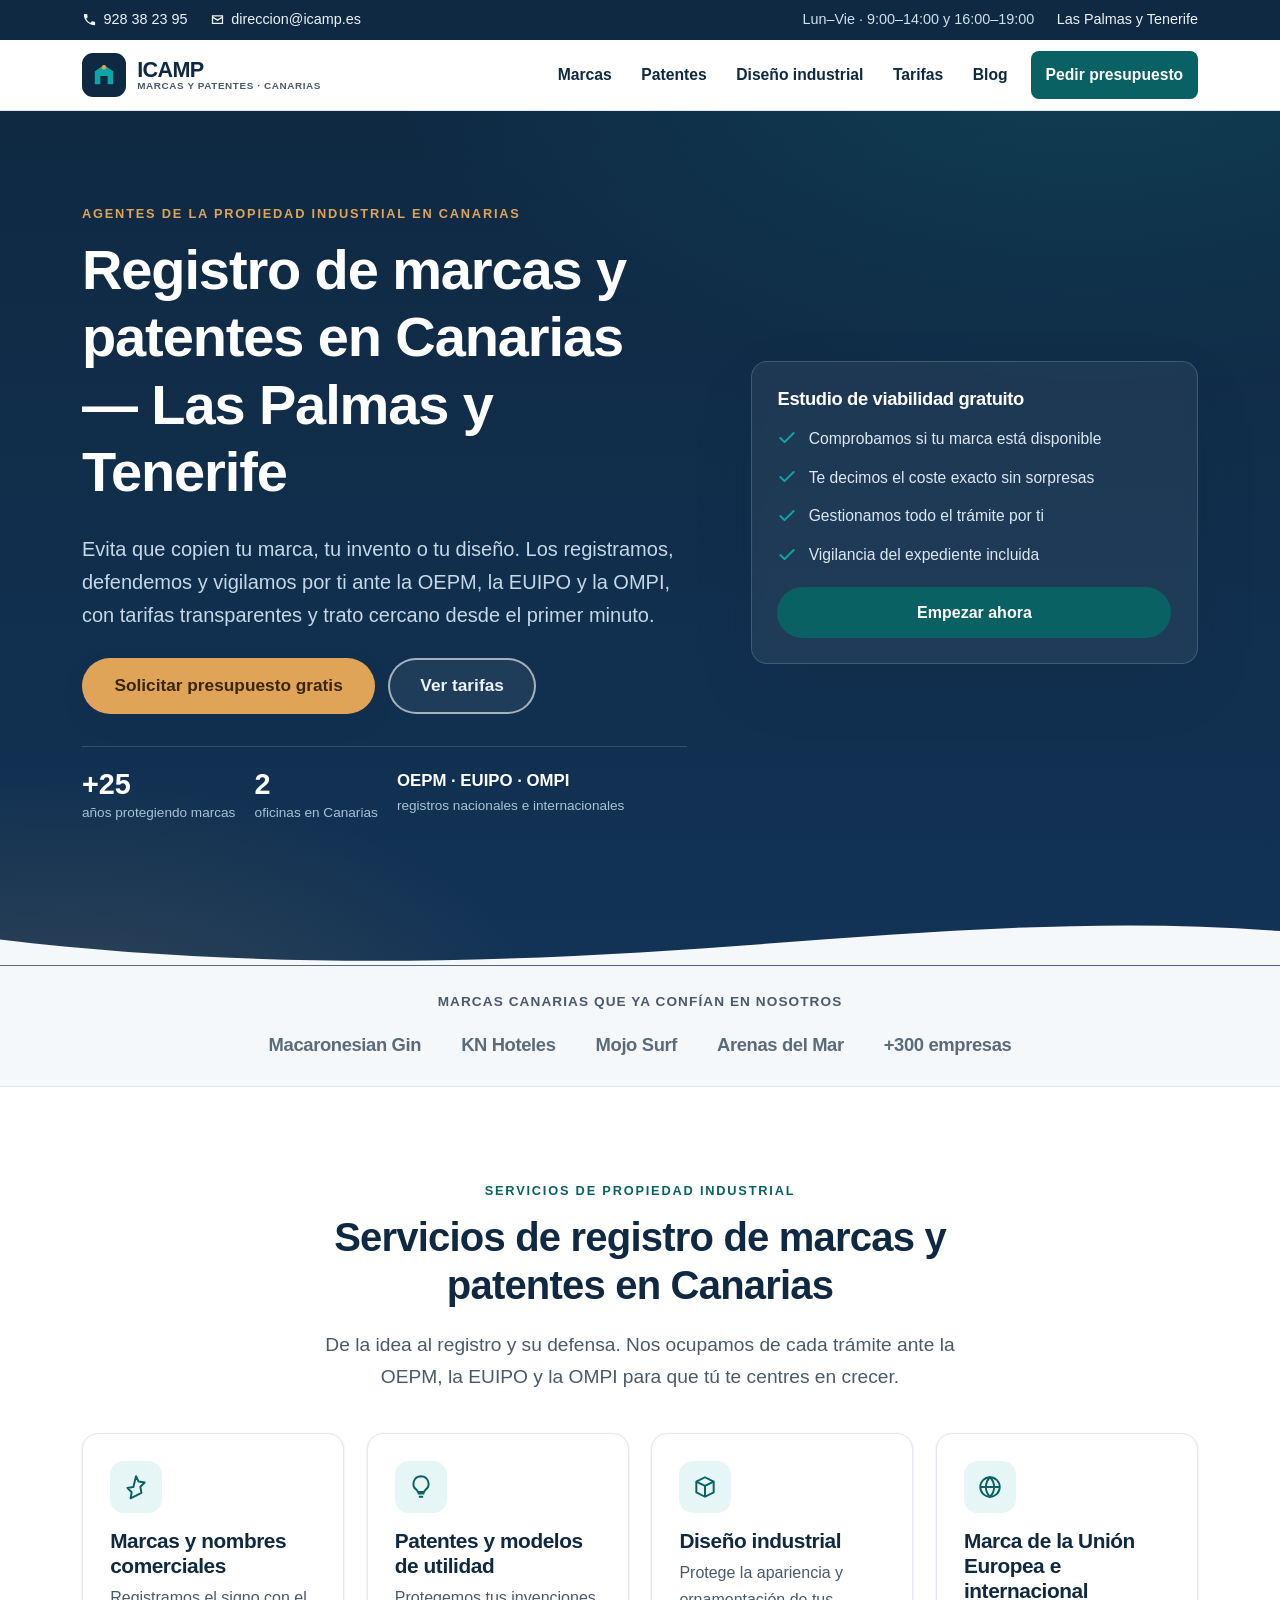
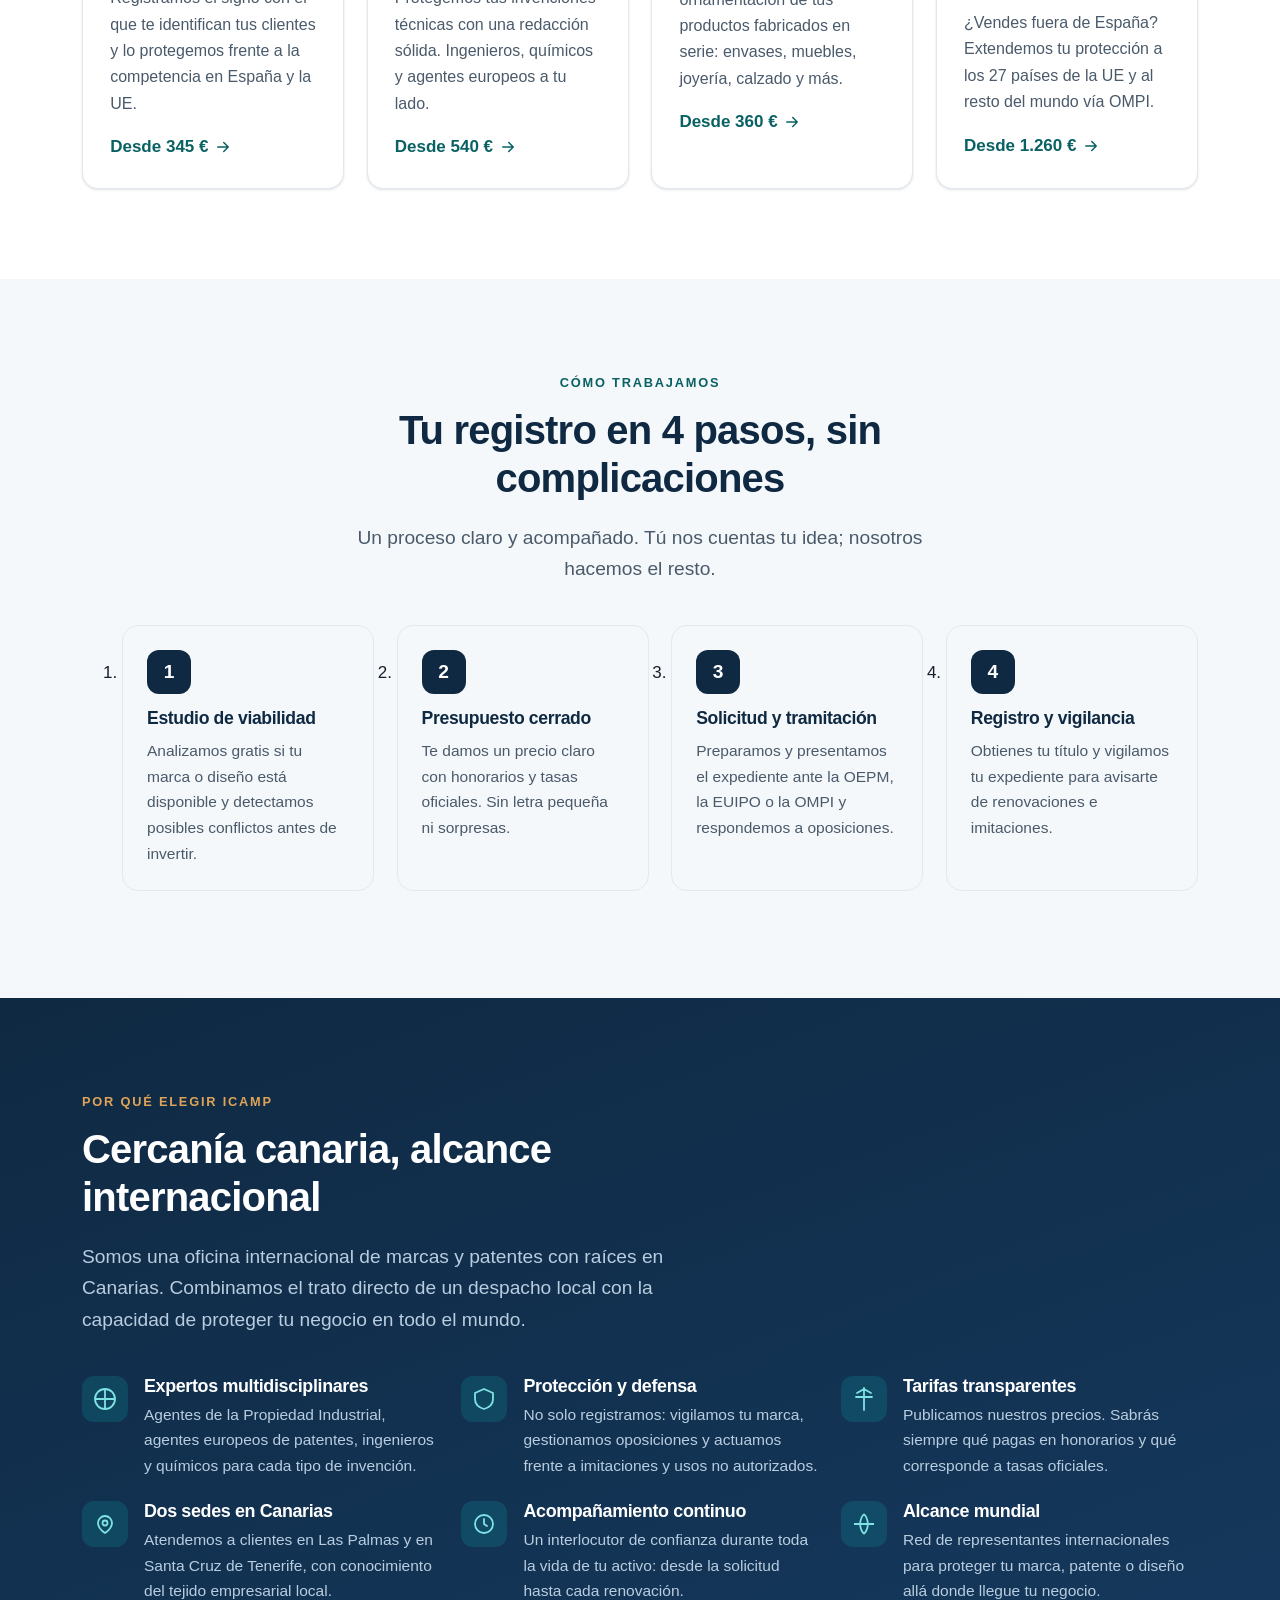
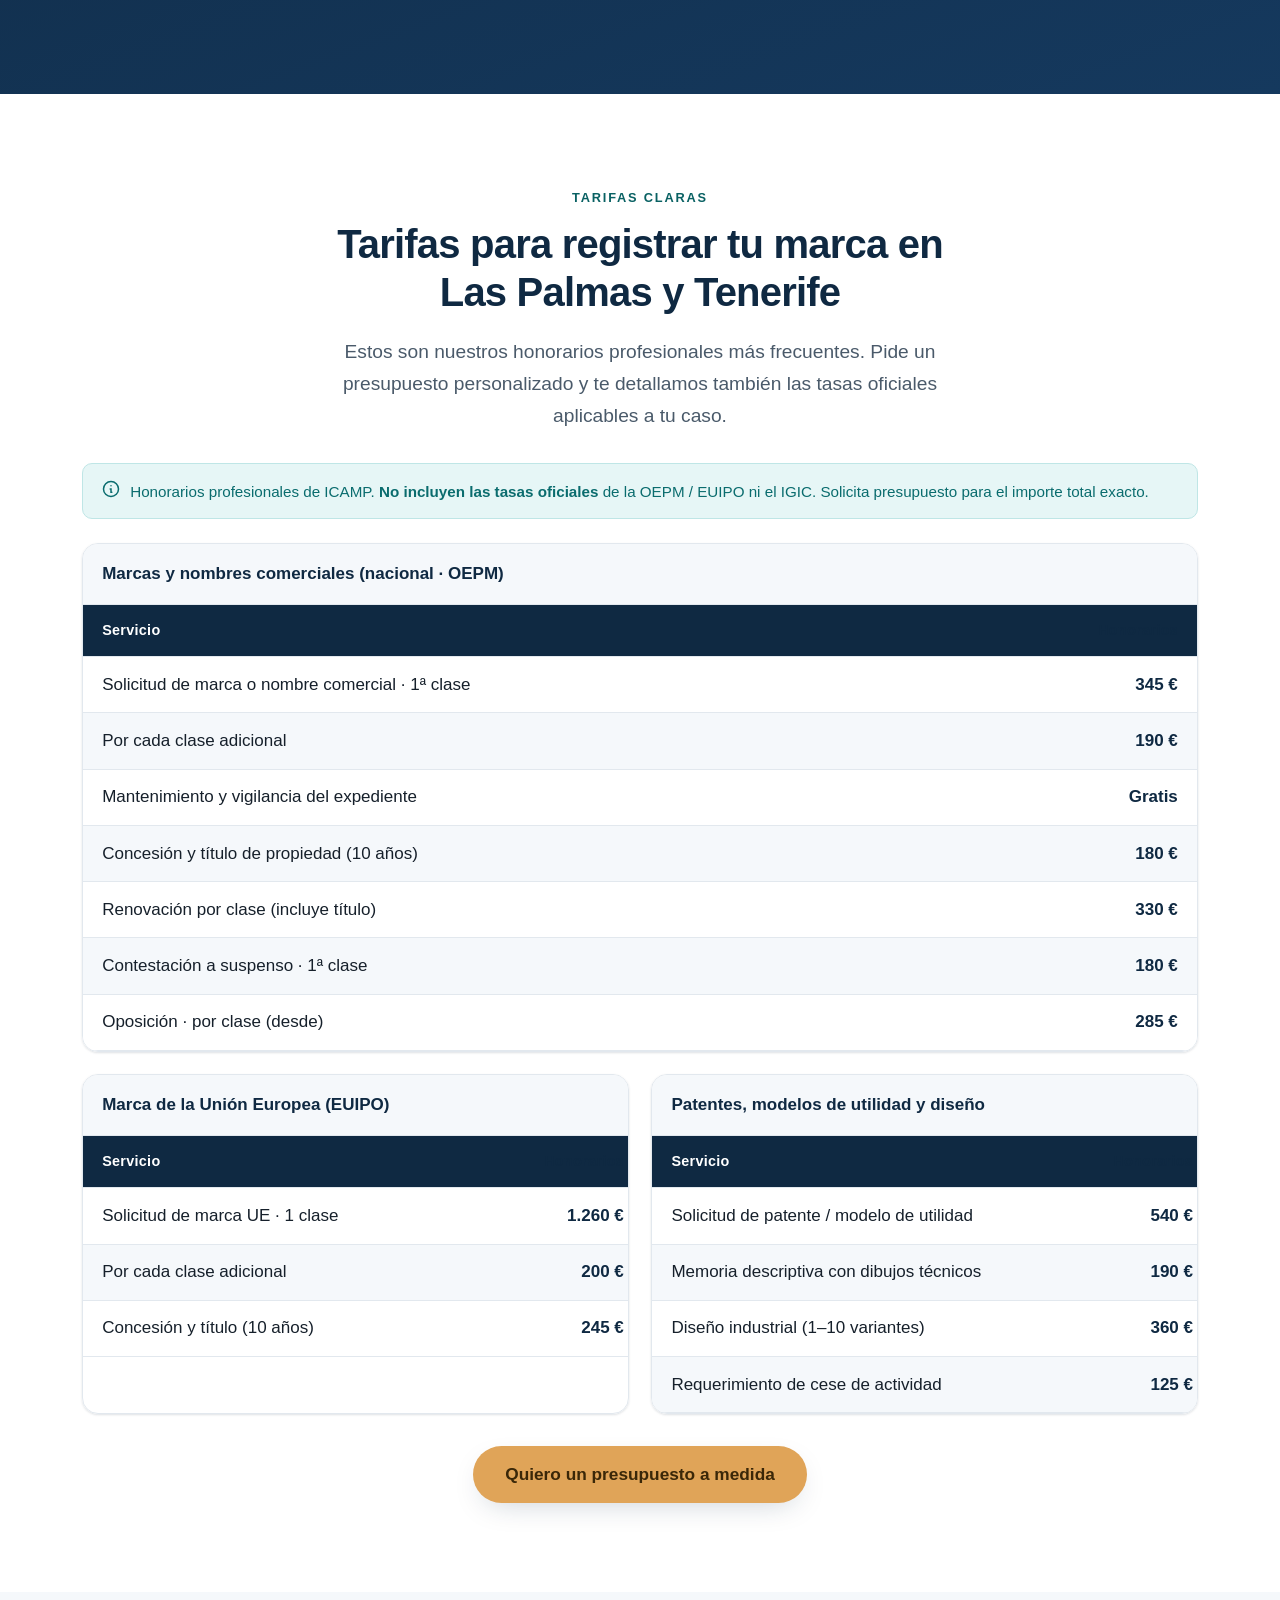
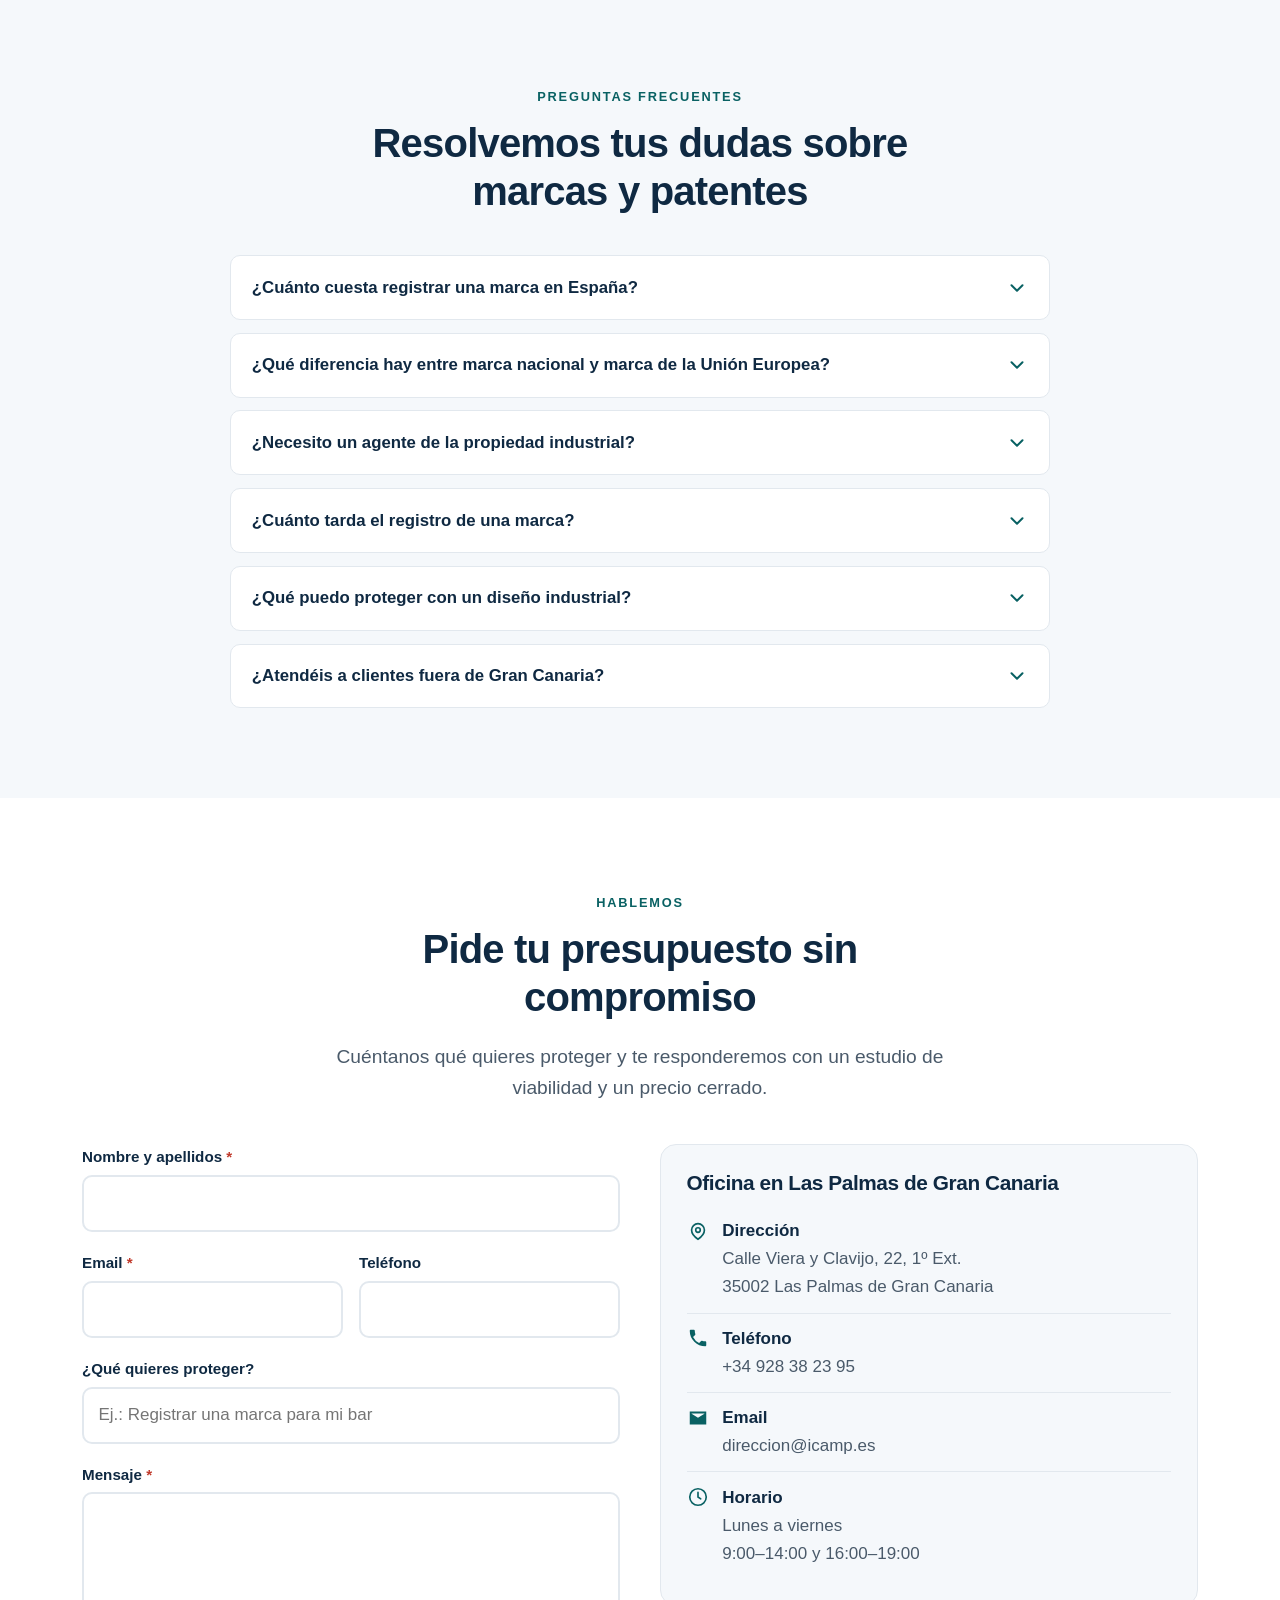
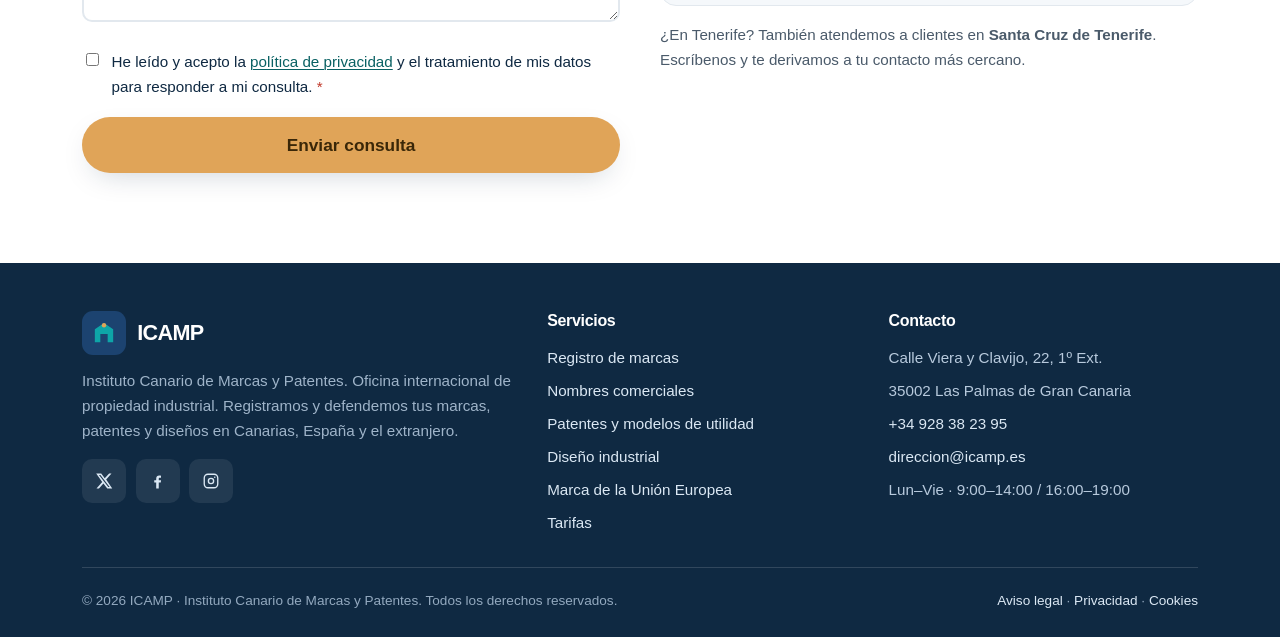
==== index.html @ 48506768 "ICAMP: nueva web SEO multipágina (demo)" ====
<!DOCTYPE html>
<html lang="es">
<head>
<meta charset="utf-8">
<meta name="viewport" content="width=device-width, initial-scale=1">
<meta name="theme-color" content="#0f2942">

<!-- ============ SEO PRIMARIO ============ -->
<title>Registro de Marcas y Patentes en Canarias | ICAMP</title>
<meta name="description" content="Agentes de la Propiedad Industrial en Canarias. Registramos y defendemos tu marca, patente o diseño en Las Palmas y Tenerife. Tarifas claras. Pide presupuesto.">
<meta name="keywords" content="registro de marcas Canarias, agente propiedad industrial Las Palmas, registrar patente Tenerife, diseño industrial, marca Unión Europea, nombre comercial, ICAMP">
<meta name="author" content="ICAMP · Instituto Canario de Marcas y Patentes">
<meta name="robots" content="index, follow, max-image-preview:large, max-snippet:-1">
<link rel="canonical" href="https://www.icamp.es/">
<meta name="geo.region" content="ES-CN">
<meta name="geo.placename" content="Las Palmas de Gran Canaria">
<meta name="geo.position" content="28.1002;-15.4162">
<meta name="ICBM" content="28.1002, -15.4162">

<!-- ============ OPEN GRAPH / SOCIAL ============ -->
<meta property="og:type" content="website">
<meta property="og:locale" content="es_ES">
<meta property="og:site_name" content="ICAMP · Instituto Canario de Marcas y Patentes">
<meta property="og:title" content="Registro de Marcas y Patentes en Canarias | ICAMP">
<meta property="og:description" content="Protege tu marca, patente o diseño en Las Palmas y Tenerife. Agentes de la Propiedad Industrial con tarifas transparentes.">
<meta property="og:url" content="https://www.icamp.es/">
<meta property="og:image" content="https://www.icamp.es/og-image.jpg">
<meta property="og:image:alt" content="ICAMP, Instituto Canario de Marcas y Patentes">
<meta property="og:image:width" content="1200">
<meta property="og:image:height" content="630">
<meta property="og:image:type" content="image/jpeg">
<meta name="twitter:card" content="summary_large_image">
<meta name="twitter:site" content="@ICAMP_ES">
<meta name="twitter:title" content="Registro de Marcas y Patentes en Canarias | ICAMP">
<meta name="twitter:description" content="Protege tu marca, patente o diseño en Las Palmas y Tenerife. Tarifas transparentes y asesoría experta.">
<meta name="twitter:image" content="https://www.icamp.es/og-image.jpg">

<link rel="alternate" hreflang="es-es" href="https://www.icamp.es/">
<link rel="alternate" hreflang="x-default" href="https://www.icamp.es/">
<link rel="manifest" href="site.webmanifest">
<link rel="icon" href="favicon.svg" type="image/svg+xml">

<!-- ============ DATOS ESTRUCTURADOS (Schema.org) ============ -->
<script type="application/ld+json">
{
  "@context": "https://schema.org",
  "@graph": [
    {
      "@type": ["LegalService", "ProfessionalService"],
      "@id": "https://www.icamp.es/#organization",
      "name": "ICAMP · Instituto Canario de Marcas y Patentes",
      "alternateName": "ICAMP",
      "url": "https://www.icamp.es/",
      "logo": "https://www.icamp.es/logo.png",
      "image": "https://www.icamp.es/og-image.jpg",
      "description": "Oficina Internacional de Marcas y Patentes. Agentes de la Propiedad Industrial especializados en registro y defensa de marcas, patentes y diseños industriales en Canarias, España y el extranjero.",
      "priceRange": "€€",
      "telephone": "+34928382395",
      "email": "direccion@icamp.es",
      "currenciesAccepted": "EUR",
      "areaServed": [
        {"@type": "AdministrativeArea", "name": "Las Palmas"},
        {"@type": "AdministrativeArea", "name": "Santa Cruz de Tenerife"},
        {"@type": "AdministrativeArea", "name": "Canarias"},
        {"@type": "Country", "name": "España"}
      ],
      "address": {
        "@type": "PostalAddress",
        "streetAddress": "Calle Viera y Clavijo, 22, 1º Ext.",
        "addressLocality": "Las Palmas de Gran Canaria",
        "addressRegion": "Las Palmas",
        "postalCode": "35002",
        "addressCountry": "ES"
      },
      "geo": {"@type": "GeoCoordinates", "latitude": 28.1002, "longitude": -15.4162},
      "openingHoursSpecification": [
        {"@type": "OpeningHoursSpecification", "dayOfWeek": ["Monday","Tuesday","Wednesday","Thursday","Friday"], "opens": "09:00", "closes": "14:00"},
        {"@type": "OpeningHoursSpecification", "dayOfWeek": ["Monday","Tuesday","Wednesday","Thursday","Friday"], "opens": "16:00", "closes": "19:00"}
      ],
      "sameAs": [
        "https://twitter.com/ICAMP_ES",
        "https://www.facebook.com/InstitutoCanariodeMarcasyPatentes",
        "https://www.instagram.com/icamp.es/"
      ],
      "hasOfferCatalog": {
        "@type": "OfferCatalog",
        "name": "Servicios de Propiedad Industrial",
        "itemListElement": [
          {"@type": "Offer", "itemOffered": {"@type": "Service", "name": "Registro de marcas y nombres comerciales"}, "priceSpecification": {"@type": "PriceSpecification", "price": "345", "priceCurrency": "EUR", "valueAddedTaxIncluded": false, "minPrice": "345"}, "description": "Honorarios profesionales desde. No incluye las tasas oficiales de la OEPM ni el IGIC."},
          {"@type": "Offer", "itemOffered": {"@type": "Service", "name": "Registro de marca de la Unión Europea"}, "priceSpecification": {"@type": "PriceSpecification", "price": "1260", "priceCurrency": "EUR", "valueAddedTaxIncluded": false, "minPrice": "1260"}, "description": "Honorarios profesionales desde. No incluye las tasas oficiales de la EUIPO."},
          {"@type": "Offer", "itemOffered": {"@type": "Service", "name": "Solicitud de patente y modelo de utilidad"}, "priceSpecification": {"@type": "PriceSpecification", "price": "540", "priceCurrency": "EUR", "valueAddedTaxIncluded": false, "minPrice": "540"}, "description": "Honorarios profesionales desde. No incluye las tasas oficiales de la OEPM ni el IGIC."},
          {"@type": "Offer", "itemOffered": {"@type": "Service", "name": "Registro de diseño industrial"}, "priceSpecification": {"@type": "PriceSpecification", "price": "360", "priceCurrency": "EUR", "valueAddedTaxIncluded": false, "minPrice": "360"}, "description": "Honorarios profesionales desde (1–10 variantes). No incluye las tasas oficiales de la OEPM ni el IGIC."}
        ]
      }
    },
    {
      "@type": "WebSite",
      "@id": "https://www.icamp.es/#website",
      "url": "https://www.icamp.es/",
      "name": "ICAMP · Instituto Canario de Marcas y Patentes",
      "inLanguage": "es-ES",
      "publisher": {"@id": "https://www.icamp.es/#organization"}
    },
    {
      "@type": "WebPage",
      "@id": "https://www.icamp.es/#webpage",
      "url": "https://www.icamp.es/",
      "name": "Registro de Marcas y Patentes en Canarias | ICAMP",
      "description": "Agentes de la Propiedad Industrial en Canarias. Registro y defensa de marcas, patentes y diseños industriales en Las Palmas y Tenerife.",
      "isPartOf": {"@id": "https://www.icamp.es/#website"},
      "about": {"@id": "https://www.icamp.es/#organization"},
      "inLanguage": "es-ES"
    },
    {
      "@type": "FAQPage",
      "@id": "https://www.icamp.es/#faq",
      "isPartOf": {"@id": "https://www.icamp.es/#webpage"},
      "mainEntity": [
        {"@type": "Question", "name": "¿Cuánto cuesta registrar una marca en España?", "acceptedAnswer": {"@type": "Answer", "text": "En ICAMP la solicitud de una marca nacional en una clase cuesta 345 € de honorarios, más 190 € por cada clase adicional. A ello se suman las tasas oficiales de la OEPM. El registro protege tu marca durante 10 años renovables. Te damos el importe total exacto en un presupuesto sin compromiso."}},
        {"@type": "Question", "name": "¿Qué diferencia hay entre marca nacional y marca de la Unión Europea?", "acceptedAnswer": {"@type": "Answer", "text": "La marca nacional protege tu signo distintivo solo en España; la marca de la Unión Europea (EUIPO) lo protege en los 27 Estados miembros con una única solicitud. Tramitamos ambas y te asesoramos sobre cuál conviene según tu mercado y tus planes de expansión."}},
        {"@type": "Question", "name": "¿Necesito un agente de la propiedad industrial?", "acceptedAnswer": {"@type": "Answer", "text": "No es obligatorio, pero un agente reduce el riesgo de denegación por errores de clasificación o conflictos con marcas anteriores. Realizamos un estudio de viabilidad previo, gestionamos oposiciones y vigilamos tu expediente. Los no residentes en España sí necesitan representación mediante un agente."}},
        {"@type": "Question", "name": "¿Cuánto tarda el registro de una marca?", "acceptedAnswer": {"@type": "Answer", "text": "El procedimiento de una marca nacional ante la OEPM suele durar entre 6 y 8 meses si no hay oposiciones. Desde el momento de la solicitud dispones de una protección provisional, y te mantenemos informado en cada fase del expediente."}},
        {"@type": "Question", "name": "¿Qué puedo proteger con un diseño industrial?", "acceptedAnswer": {"@type": "Answer", "text": "El diseño industrial protege la apariencia de un producto fabricable en serie: electrodomésticos, muebles, joyería, calzado, envases, textiles, juguetes, vehículos o luminarias, siempre que produzcan una impresión general distinta y cumplan el requisito de novedad."}},
        {"@type": "Question", "name": "¿Atendéis a clientes fuera de Gran Canaria?", "acceptedAnswer": {"@type": "Answer", "text": "Sí. Tenemos clientes en Las Palmas y en Santa Cruz de Tenerife, y trabajamos con empresas de toda España y del extranjero. Gran parte del trámite se gestiona de forma telemática, así que puedes contratarnos estés donde estés."}}
      ]
    }
  ]
}
</script>

<link rel="stylesheet" href="styles.css">
</head>
<body>

<a class="skip" href="#main">Saltar al contenido principal</a>

<!-- ===================== TOPBAR ===================== -->
<div class="topbar">
  <div class="wrap">
    <div class="tb-group">
      <a href="tel:+34928382395" aria-label="Llamar al 928 38 23 95">
        <svg width="15" height="15" viewBox="0 0 24 24" fill="none" aria-hidden="true"><path d="M6.6 10.8a15.1 15.1 0 006.6 6.6l2.2-2.2a1 1 0 011-.24 11.4 11.4 0 003.6.57 1 1 0 011 1V20a1 1 0 01-1 1A17 17 0 013 4a1 1 0 011-1h3.5a1 1 0 011 1 11.4 11.4 0 00.57 3.6 1 1 0 01-.24 1L6.6 10.8z" fill="currentColor"/></svg>
        928 38 23 95
      </a>
      <a href="mailto:direccion@icamp.es">
        <svg width="15" height="15" viewBox="0 0 24 24" fill="none" aria-hidden="true"><path d="M3 5h18v14H3V5zm2 2v.4l7 4.2 7-4.2V7H5zm14 3.1l-7 4.2-7-4.2V17h14v-6.9z" fill="currentColor"/></svg>
        direccion@icamp.es
      </a>
    </div>
    <div class="tb-group secondary">
      <span>Lun–Vie · 9:00–14:00 y 16:00–19:00</span>
      <a href="#contacto">Las Palmas y Tenerife</a>
    </div>
  </div>
</div>

<!-- ===================== HEADER ===================== -->
<header class="site-header">
  <div class="wrap">
    <nav class="nav" aria-label="Principal">
      <a class="brand" href="index.html" aria-label="ICAMP, inicio">
        <svg class="mark" viewBox="0 0 48 48" aria-hidden="true">
          <rect width="48" height="48" rx="12" fill="#0f2942"/>
          <path d="M14 34V20l10-7 10 7v14h-6v-9h-8v9h-6z" fill="#0ea5a8"/>
          <circle cx="24" cy="15.5" r="2.4" fill="#e0a458"/>
        </svg>
        <span class="bt">ICAMP<small>Marcas y Patentes · Canarias</small></span>
      </a>
      <button class="nav-toggle" aria-expanded="false" aria-controls="menu" aria-label="Abrir menú de navegación">
        <svg width="24" height="24" viewBox="0 0 24 24" fill="none" aria-hidden="true"><path d="M4 6h16M4 12h16M4 18h16" stroke="currentColor" stroke-width="2.2" stroke-linecap="round"/></svg>
      </button>
      <ul class="nav-links" id="menu">
        <li><a href="marcas.html">Marcas</a></li>
        <li><a href="patentes.html">Patentes</a></li>
        <li><a href="diseno-industrial.html">Diseño industrial</a></li>
        <li><a href="#tarifas">Tarifas</a></li>
        <li><a href="blog.html">Blog</a></li>
        <li class="nav-cta"><a class="btn btn-solid" href="#contacto">Pedir presupuesto</a></li>
      </ul>
    </nav>
  </div>
</header>

<main id="main" tabindex="-1">

<!-- ===================== HERO ===================== -->
<section class="hero" aria-labelledby="hero-title">
  <div class="wrap">
    <div>
      <span class="eyebrow">Agentes de la Propiedad Industrial en Canarias</span>
      <h1 id="hero-title">Registro de marcas y patentes en Canarias — Las Palmas y Tenerife</h1>
      <p class="lead">Evita que copien tu marca, tu invento o tu diseño. Los registramos, defendemos y vigilamos por ti ante la OEPM, la EUIPO y la OMPI, con tarifas transparentes y trato cercano desde el primer minuto.</p>
      <div class="hero-cta">
        <a class="btn btn-primary btn-lg" href="#contacto">Solicitar presupuesto gratis</a>
        <a class="btn btn-ghost-light btn-lg" href="#tarifas">Ver tarifas</a>
      </div>
      <div class="hero-trust">
        <div><b>+25</b><span>años protegiendo marcas</span></div>
        <div><b>2</b><span>oficinas en Canarias</span></div>
        <div><b style="font-size:1.05rem;line-height:1.3">OEPM · EUIPO · OMPI</b><span>registros nacionales e internacionales</span></div>
      </div>
    </div>
    <aside class="hero-card" aria-label="Qué incluye nuestro servicio">
      <h2>Estudio de viabilidad gratuito</h2>
      <ul>
        <li><svg width="20" height="20" viewBox="0 0 24 24" fill="none" aria-hidden="true"><path d="M20 6L9 17l-5-5" stroke="currentColor" stroke-width="2.4" stroke-linecap="round" stroke-linejoin="round"/></svg> Comprobamos si tu marca está disponible</li>
        <li><svg width="20" height="20" viewBox="0 0 24 24" fill="none" aria-hidden="true"><path d="M20 6L9 17l-5-5" stroke="currentColor" stroke-width="2.4" stroke-linecap="round" stroke-linejoin="round"/></svg> Te decimos el coste exacto sin sorpresas</li>
        <li><svg width="20" height="20" viewBox="0 0 24 24" fill="none" aria-hidden="true"><path d="M20 6L9 17l-5-5" stroke="currentColor" stroke-width="2.4" stroke-linecap="round" stroke-linejoin="round"/></svg> Gestionamos todo el trámite por ti</li>
        <li><svg width="20" height="20" viewBox="0 0 24 24" fill="none" aria-hidden="true"><path d="M20 6L9 17l-5-5" stroke="currentColor" stroke-width="2.4" stroke-linecap="round" stroke-linejoin="round"/></svg> Vigilancia del expediente incluida</li>
      </ul>
      <a class="btn btn-solid" href="#contacto" style="margin-top:1.2rem;width:100%;justify-content:center">Empezar ahora</a>
    </aside>
  </div>
  <svg class="hero-wave" viewBox="0 0 1440 60" preserveAspectRatio="none" aria-hidden="true"><path fill="currentColor" d="M0 60V30c240 30 480 30 720 15S1200 0 1440 20v40H0z"/></svg>
</section>

<!-- ===================== CLIENTES ===================== -->
<section class="trust-strip" aria-label="Empresas que confían en ICAMP">
  <div class="wrap">
    <p>Marcas canarias que ya confían en nosotros</p>
    <div class="logos" role="list">
      <span role="listitem">Macaronesian Gin</span>
      <span role="listitem">KN Hoteles</span>
      <span role="listitem">Mojo Surf</span>
      <span role="listitem">Arenas del Mar</span>
      <span role="listitem">+300 empresas</span>
    </div>
  </div>
</section>

<!-- ===================== SERVICIOS ===================== -->
<section class="section" id="servicios" aria-labelledby="serv-title">
  <div class="wrap">
    <div class="center" style="max-width:70ch;margin-inline:auto;margin-bottom:2.5rem">
      <span class="eyebrow">Servicios de propiedad industrial</span>
      <h2 id="serv-title">Servicios de registro de marcas y patentes en Canarias</h2>
      <p class="lead">De la idea al registro y su defensa. Nos ocupamos de cada trámite ante la OEPM, la EUIPO y la OMPI para que tú te centres en crecer.</p>
    </div>
    <div class="grid grid-4">

      <article class="card">
        <div class="ico" aria-hidden="true"><svg width="26" height="26" viewBox="0 0 24 24" fill="none"><path d="M12 2l2.4 5 5.6.8-4 4 1 5.6L12 20l-5 2.4 1-5.6-4-4 5.6-.8L12 2z" stroke="currentColor" stroke-width="1.8" stroke-linejoin="round"/></svg></div>
        <h3>Marcas y nombres comerciales</h3>
        <p>Registramos el signo con el que te identifican tus clientes y lo protegemos frente a la competencia en España y la UE.</p>
        <a class="more" href="marcas.html">Desde 345 € <svg width="18" height="18" viewBox="0 0 24 24" fill="none" aria-hidden="true"><path d="M5 12h14M13 6l6 6-6 6" stroke="currentColor" stroke-width="2" stroke-linecap="round" stroke-linejoin="round"/></svg></a>
      </article>

      <article class="card">
        <div class="ico" aria-hidden="true"><svg width="26" height="26" viewBox="0 0 24 24" fill="none"><path d="M9 18h6M10 21h4M12 2a7 7 0 00-4 12.7c.6.5 1 1.2 1 2h6c0-.8.4-1.5 1-2A7 7 0 0012 2z" stroke="currentColor" stroke-width="1.8" stroke-linejoin="round"/></svg></div>
        <h3>Patentes y modelos de utilidad</h3>
        <p>Protegemos tus invenciones técnicas con una redacción sólida. Ingenieros, químicos y agentes europeos a tu lado.</p>
        <a class="more" href="patentes.html">Desde 540 € <svg width="18" height="18" viewBox="0 0 24 24" fill="none" aria-hidden="true"><path d="M5 12h14M13 6l6 6-6 6" stroke="currentColor" stroke-width="2" stroke-linecap="round" stroke-linejoin="round"/></svg></a>
      </article>

      <article class="card">
        <div class="ico" aria-hidden="true"><svg width="26" height="26" viewBox="0 0 24 24" fill="none"><path d="M4 7l8-4 8 4v10l-8 4-8-4V7z" stroke="currentColor" stroke-width="1.8" stroke-linejoin="round"/><path d="M4 7l8 4 8-4M12 11v10" stroke="currentColor" stroke-width="1.8" stroke-linejoin="round"/></svg></div>
        <h3>Diseño industrial</h3>
        <p>Protege la apariencia y ornamentación de tus productos fabricados en serie: envases, muebles, joyería, calzado y más.</p>
        <a class="more" href="diseno-industrial.html">Desde 360 € <svg width="18" height="18" viewBox="0 0 24 24" fill="none" aria-hidden="true"><path d="M5 12h14M13 6l6 6-6 6" stroke="currentColor" stroke-width="2" stroke-linecap="round" stroke-linejoin="round"/></svg></a>
      </article>

      <article class="card">
        <div class="ico" aria-hidden="true"><svg width="26" height="26" viewBox="0 0 24 24" fill="none"><circle cx="12" cy="12" r="9" stroke="currentColor" stroke-width="1.8"/><path d="M3 12h18M12 3c2.5 2.5 3.8 5.7 3.8 9s-1.3 6.5-3.8 9c-2.5-2.5-3.8-5.7-3.8-9S9.5 5.5 12 3z" stroke="currentColor" stroke-width="1.8"/></svg></div>
        <h3>Marca de la Unión Europea e internacional</h3>
        <p>¿Vendes fuera de España? Extendemos tu protección a los 27 países de la UE y al resto del mundo vía OMPI.</p>
        <a class="more" href="marcas.html">Desde 1.260 € <svg width="18" height="18" viewBox="0 0 24 24" fill="none" aria-hidden="true"><path d="M5 12h14M13 6l6 6-6 6" stroke="currentColor" stroke-width="2" stroke-linecap="round" stroke-linejoin="round"/></svg></a>
      </article>

    </div>
  </div>
</section>

<!-- ===================== PROCESO ===================== -->
<section class="section" id="proceso" style="background:var(--bg-soft)" aria-labelledby="proc-title">
  <div class="wrap">
    <div class="center" style="max-width:70ch;margin-inline:auto;margin-bottom:2.5rem">
      <span class="eyebrow">Cómo trabajamos</span>
      <h2 id="proc-title">Tu registro en 4 pasos, sin complicaciones</h2>
      <p class="lead">Un proceso claro y acompañado. Tú nos cuentas tu idea; nosotros hacemos el resto.</p>
    </div>
    <ol class="steps">
      <li class="step">
        <h3>Estudio de viabilidad</h3>
        <p>Analizamos gratis si tu marca o diseño está disponible y detectamos posibles conflictos antes de invertir.</p>
      </li>
      <li class="step">
        <h3>Presupuesto cerrado</h3>
        <p>Te damos un precio claro con honorarios y tasas oficiales. Sin letra pequeña ni sorpresas.</p>
      </li>
      <li class="step">
        <h3>Solicitud y tramitación</h3>
        <p>Preparamos y presentamos el expediente ante la OEPM, la EUIPO o la OMPI y respondemos a oposiciones.</p>
      </li>
      <li class="step">
        <h3>Registro y vigilancia</h3>
        <p>Obtienes tu título y vigilamos tu expediente para avisarte de renovaciones e imitaciones.</p>
      </li>
    </ol>
  </div>
</section>

<!-- ===================== POR QUÉ ICAMP ===================== -->
<section class="section dark" id="por-que" aria-labelledby="why-title">
  <div class="wrap">
    <div style="max-width:70ch;margin-bottom:2.5rem">
      <span class="eyebrow">Por qué elegir ICAMP</span>
      <h2 id="why-title">Cercanía canaria, alcance internacional</h2>
      <p class="lead">Somos una oficina internacional de marcas y patentes con raíces en Canarias. Combinamos el trato directo de un despacho local con la capacidad de proteger tu negocio en todo el mundo.</p>
    </div>
    <div class="grid grid-3">
      <div class="feature">
        <div class="ico" aria-hidden="true"><svg width="24" height="24" viewBox="0 0 24 24" fill="none"><path d="M12 2a10 10 0 100 20 10 10 0 000-20zm0 0v20M2 12h20" stroke="currentColor" stroke-width="1.8"/></svg></div>
        <div><h3>Expertos multidisciplinares</h3><p>Agentes de la Propiedad Industrial, agentes europeos de patentes, ingenieros y químicos para cada tipo de invención.</p></div>
      </div>
      <div class="feature">
        <div class="ico" aria-hidden="true"><svg width="24" height="24" viewBox="0 0 24 24" fill="none"><path d="M3 6l9-4 9 4v6c0 5-3.8 8.5-9 10-5.2-1.5-9-5-9-10V6z" stroke="currentColor" stroke-width="1.8" stroke-linejoin="round"/></svg></div>
        <div><h3>Protección y defensa</h3><p>No solo registramos: vigilamos tu marca, gestionamos oposiciones y actuamos frente a imitaciones y usos no autorizados.</p></div>
      </div>
      <div class="feature">
        <div class="ico" aria-hidden="true"><svg width="24" height="24" viewBox="0 0 24 24" fill="none"><path d="M12 1v22M5 6l7-4 7 4M4 10h16" stroke="currentColor" stroke-width="1.8" stroke-linecap="round"/></svg></div>
        <div><h3>Tarifas transparentes</h3><p>Publicamos nuestros precios. Sabrás siempre qué pagas en honorarios y qué corresponde a tasas oficiales.</p></div>
      </div>
      <div class="feature">
        <div class="ico" aria-hidden="true"><svg width="24" height="24" viewBox="0 0 24 24" fill="none"><path d="M12 21s-7-4.5-7-10a7 7 0 0114 0c0 5.5-7 10-7 10z" stroke="currentColor" stroke-width="1.8"/><circle cx="12" cy="11" r="2.5" stroke="currentColor" stroke-width="1.8"/></svg></div>
        <div><h3>Dos sedes en Canarias</h3><p>Atendemos a clientes en Las Palmas y en Santa Cruz de Tenerife, con conocimiento del tejido empresarial local.</p></div>
      </div>
      <div class="feature">
        <div class="ico" aria-hidden="true"><svg width="24" height="24" viewBox="0 0 24 24" fill="none"><circle cx="12" cy="12" r="9" stroke="currentColor" stroke-width="1.8"/><path d="M12 7v5l3 2" stroke="currentColor" stroke-width="1.8" stroke-linecap="round"/></svg></div>
        <div><h3>Acompañamiento continuo</h3><p>Un interlocutor de confianza durante toda la vida de tu activo: desde la solicitud hasta cada renovación.</p></div>
      </div>
      <div class="feature">
        <div class="ico" aria-hidden="true"><svg width="24" height="24" viewBox="0 0 24 24" fill="none"><path d="M2 12h20M12 2a15 15 0 010 20M12 2a15 15 0 000 20" stroke="currentColor" stroke-width="1.8"/></svg></div>
        <div><h3>Alcance mundial</h3><p>Red de representantes internacionales para proteger tu marca, patente o diseño allá donde llegue tu negocio.</p></div>
      </div>
    </div>
  </div>
</section>

<!-- ===================== TARIFAS ===================== -->
<section class="section" id="tarifas" aria-labelledby="tar-title">
  <div class="wrap">
    <div class="center" style="max-width:72ch;margin-inline:auto;margin-bottom:2rem">
      <span class="eyebrow">Tarifas claras</span>
      <h2 id="tar-title">Tarifas para registrar tu marca en Las Palmas y Tenerife</h2>
      <p class="lead">Estos son nuestros honorarios profesionales más frecuentes. Pide un presupuesto personalizado y te detallamos también las tasas oficiales aplicables a tu caso.</p>
    </div>

    <div class="pricing-note">
      <svg width="20" height="20" viewBox="0 0 24 24" fill="none" aria-hidden="true"><circle cx="12" cy="12" r="9" stroke="currentColor" stroke-width="1.8"/><path d="M12 8h.01M11 12h1v4h1" stroke="currentColor" stroke-width="1.8" stroke-linecap="round"/></svg>
      <span>Honorarios profesionales de ICAMP. <strong>No incluyen las tasas oficiales</strong> de la OEPM / EUIPO ni el IGIC. Solicita presupuesto para el importe total exacto.</span>
    </div>

    <div class="table-scroll">
      <table class="tarifas">
        <caption>Marcas y nombres comerciales (nacional · OEPM)</caption>
        <thead><tr><th scope="col">Servicio</th><th scope="col">Honorarios</th></tr></thead>
        <tbody>
          <tr><td>Solicitud de marca o nombre comercial · 1ª clase</td><td>345 €</td></tr>
          <tr><td>Por cada clase adicional</td><td>190 €</td></tr>
          <tr><td>Mantenimiento y vigilancia del expediente</td><td>Gratis</td></tr>
          <tr><td>Concesión y título de propiedad (10 años)</td><td>180 €</td></tr>
          <tr><td>Renovación por clase (incluye título)</td><td>330 €</td></tr>
          <tr><td>Contestación a suspenso · 1ª clase</td><td>180 €</td></tr>
          <tr><td>Oposición · por clase (desde)</td><td>285 €</td></tr>
        </tbody>
      </table>
    </div>

    <div class="grid grid-2" style="margin-top:1.4rem">
      <div class="table-scroll">
        <table class="tarifas">
          <caption>Marca de la Unión Europea (EUIPO)</caption>
          <thead><tr><th scope="col">Servicio</th><th scope="col">Honorarios</th></tr></thead>
          <tbody>
            <tr><td>Solicitud de marca UE · 1 clase</td><td>1.260 €</td></tr>
            <tr><td>Por cada clase adicional</td><td>200 €</td></tr>
            <tr><td>Concesión y título (10 años)</td><td>245 €</td></tr>
          </tbody>
        </table>
      </div>
      <div class="table-scroll">
        <table class="tarifas">
          <caption>Patentes, modelos de utilidad y diseño</caption>
          <thead><tr><th scope="col">Servicio</th><th scope="col">Honorarios</th></tr></thead>
          <tbody>
            <tr><td>Solicitud de patente / modelo de utilidad</td><td>540 €</td></tr>
            <tr><td>Memoria descriptiva con dibujos técnicos</td><td>190 €</td></tr>
            <tr><td>Diseño industrial (1–10 variantes)</td><td>360 €</td></tr>
            <tr><td>Requerimiento de cese de actividad</td><td>125 €</td></tr>
          </tbody>
        </table>
      </div>
    </div>

    <div class="center" style="margin-top:2rem">
      <a class="btn btn-primary btn-lg" href="#contacto">Quiero un presupuesto a medida</a>
    </div>
  </div>
</section>

<!-- ===================== FAQ ===================== -->
<section class="section" id="faq" style="background:var(--bg-soft)" aria-labelledby="faq-title">
  <div class="wrap">
    <div class="center" style="max-width:70ch;margin-inline:auto;margin-bottom:2.5rem">
      <span class="eyebrow">Preguntas frecuentes</span>
      <h2 id="faq-title">Resolvemos tus dudas sobre marcas y patentes</h2>
    </div>
    <div class="faq">
      <details>
        <summary>¿Cuánto cuesta registrar una marca en España? <svg class="chev" width="22" height="22" viewBox="0 0 24 24" fill="none" aria-hidden="true"><path d="M6 9l6 6 6-6" stroke="currentColor" stroke-width="2.2" stroke-linecap="round" stroke-linejoin="round"/></svg></summary>
        <div class="ans"><p>En ICAMP la solicitud de una marca nacional en una clase cuesta <strong>345 € de honorarios</strong>, más 190 € por cada clase adicional. A ello se suman las tasas oficiales de la OEPM. El registro protege tu marca durante 10 años renovables. Te damos el importe total exacto en un presupuesto sin compromiso.</p></div>
      </details>
      <details>
        <summary>¿Qué diferencia hay entre marca nacional y marca de la Unión Europea? <svg class="chev" width="22" height="22" viewBox="0 0 24 24" fill="none" aria-hidden="true"><path d="M6 9l6 6 6-6" stroke="currentColor" stroke-width="2.2" stroke-linecap="round" stroke-linejoin="round"/></svg></summary>
        <div class="ans"><p>La marca nacional protege tu signo distintivo solo en España; la <strong>marca de la Unión Europea</strong> (EUIPO) lo protege en los 27 Estados miembros con una única solicitud. Tramitamos ambas y te asesoramos sobre cuál conviene según tu mercado y tus planes de expansión.</p></div>
      </details>
      <details>
        <summary>¿Necesito un agente de la propiedad industrial? <svg class="chev" width="22" height="22" viewBox="0 0 24 24" fill="none" aria-hidden="true"><path d="M6 9l6 6 6-6" stroke="currentColor" stroke-width="2.2" stroke-linecap="round" stroke-linejoin="round"/></svg></summary>
        <div class="ans"><p>No es obligatorio, pero un agente reduce el riesgo de denegación por errores de clasificación o conflictos con marcas anteriores. Realizamos un estudio de viabilidad previo, gestionamos oposiciones y vigilamos tu expediente. Los <strong>no residentes en España</strong> sí necesitan representación mediante un agente.</p></div>
      </details>
      <details>
        <summary>¿Cuánto tarda el registro de una marca? <svg class="chev" width="22" height="22" viewBox="0 0 24 24" fill="none" aria-hidden="true"><path d="M6 9l6 6 6-6" stroke="currentColor" stroke-width="2.2" stroke-linecap="round" stroke-linejoin="round"/></svg></summary>
        <div class="ans"><p>El procedimiento de una marca nacional ante la OEPM suele durar <strong>entre 6 y 8 meses</strong> si no hay oposiciones. Desde el momento de la solicitud dispones de una protección provisional, y te mantenemos informado en cada fase del expediente.</p></div>
      </details>
      <details>
        <summary>¿Qué puedo proteger con un diseño industrial? <svg class="chev" width="22" height="22" viewBox="0 0 24 24" fill="none" aria-hidden="true"><path d="M6 9l6 6 6-6" stroke="currentColor" stroke-width="2.2" stroke-linecap="round" stroke-linejoin="round"/></svg></summary>
        <div class="ans"><p>El diseño industrial protege la <strong>apariencia de un producto</strong> fabricable en serie: electrodomésticos, muebles, joyería, calzado, envases, textiles, juguetes, vehículos o luminarias, siempre que produzcan una impresión general distinta y cumplan el requisito de novedad.</p></div>
      </details>
      <details>
        <summary>¿Atendéis a clientes fuera de Gran Canaria? <svg class="chev" width="22" height="22" viewBox="0 0 24 24" fill="none" aria-hidden="true"><path d="M6 9l6 6 6-6" stroke="currentColor" stroke-width="2.2" stroke-linecap="round" stroke-linejoin="round"/></svg></summary>
        <div class="ans"><p>Sí. Tenemos clientes en <strong>Las Palmas y en Santa Cruz de Tenerife</strong>, y trabajamos con empresas de toda España y del extranjero. Gran parte del trámite se gestiona de forma telemática, así que puedes contratarnos estés donde estés.</p></div>
      </details>
    </div>
  </div>
</section>

<!-- ===================== CONTACTO ===================== -->
<section class="section" id="contacto" aria-labelledby="con-title">
  <div class="wrap">
    <div class="center" style="max-width:70ch;margin-inline:auto;margin-bottom:2.5rem">
      <span class="eyebrow">Hablemos</span>
      <h2 id="con-title">Pide tu presupuesto sin compromiso</h2>
      <p class="lead">Cuéntanos qué quieres proteger y te responderemos con un estudio de viabilidad y un precio cerrado.</p>
    </div>

    <div class="contact-grid">
      <div>
        <form id="contact-form" novalidate>
          <div class="field">
            <label for="name">Nombre y apellidos <span class="req" aria-hidden="true">*</span></label>
            <input id="name" name="name" type="text" autocomplete="name" required aria-required="true">
          </div>
          <div class="grid grid-2" style="gap:1rem">
            <div class="field">
              <label for="email">Email <span class="req" aria-hidden="true">*</span></label>
              <input id="email" name="email" type="email" autocomplete="email" required aria-required="true">
            </div>
            <div class="field">
              <label for="phone">Teléfono</label>
              <input id="phone" name="phone" type="tel" autocomplete="tel" inputmode="tel">
            </div>
          </div>
          <div class="field">
            <label for="subject">¿Qué quieres proteger?</label>
            <input id="subject" name="subject" type="text" placeholder="Ej.: Registrar una marca para mi bar">
          </div>
          <div class="field">
            <label for="message">Mensaje <span class="req" aria-hidden="true">*</span></label>
            <textarea id="message" name="message" required aria-required="true"></textarea>
          </div>
          <div class="field consent">
            <input id="consent" name="consent" type="checkbox" required aria-required="true">
            <label for="consent" style="font-weight:400;margin:0">He leído y acepto la <a href="https://www.icamp.es/politica-de-privacidad/">política de privacidad</a> y el tratamiento de mis datos para responder a mi consulta. <span class="req" aria-hidden="true">*</span></label>
          </div>
          <button class="btn btn-primary btn-lg" type="submit" style="width:100%;justify-content:center">Enviar consulta</button>
          <p class="form-status" id="form-status" tabindex="-1" role="status" aria-live="polite"></p>
        </form>
      </div>

      <div>
        <div class="info-card">
          <h3 style="margin-top:0">Oficina en Las Palmas de Gran Canaria</h3>
          <div class="info-row">
            <span class="ico" aria-hidden="true"><svg width="22" height="22" viewBox="0 0 24 24" fill="none"><path d="M12 21s-7-4.5-7-10a7 7 0 0114 0c0 5.5-7 10-7 10z" stroke="currentColor" stroke-width="1.8"/><circle cx="12" cy="11" r="2.5" stroke="currentColor" stroke-width="1.8"/></svg></span>
            <div><b>Dirección</b><a href="https://maps.google.com/?q=Calle+Viera+y+Clavijo+22+Las+Palmas+de+Gran+Canaria" target="_blank" rel="noopener">Calle Viera y Clavijo, 22, 1º Ext.<br>35002 Las Palmas de Gran Canaria</a></div>
          </div>
          <div class="info-row">
            <span class="ico" aria-hidden="true"><svg width="22" height="22" viewBox="0 0 24 24" fill="none"><path d="M6.6 10.8a15.1 15.1 0 006.6 6.6l2.2-2.2a1 1 0 011-.24 11.4 11.4 0 003.6.57 1 1 0 011 1V20a1 1 0 01-1 1A17 17 0 013 4a1 1 0 011-1h3.5a1 1 0 011 1 11.4 11.4 0 00.57 3.6 1 1 0 01-.24 1L6.6 10.8z" fill="currentColor"/></svg></span>
            <div><b>Teléfono</b><a href="tel:+34928382395">+34 928 38 23 95</a></div>
          </div>
          <div class="info-row">
            <span class="ico" aria-hidden="true"><svg width="22" height="22" viewBox="0 0 24 24" fill="none"><path d="M3 5h18v14H3V5zm2 2v.4l7 4.2 7-4.2V7H5z" fill="currentColor"/></svg></span>
            <div><b>Email</b><a href="mailto:direccion@icamp.es">direccion@icamp.es</a></div>
          </div>
          <div class="info-row">
            <span class="ico" aria-hidden="true"><svg width="22" height="22" viewBox="0 0 24 24" fill="none"><circle cx="12" cy="12" r="9" stroke="currentColor" stroke-width="1.8"/><path d="M12 7v5l3 2" stroke="currentColor" stroke-width="1.8" stroke-linecap="round"/></svg></span>
            <div><b>Horario</b><span style="color:var(--muted)">Lunes a viernes<br>9:00–14:00 y 16:00–19:00</span></div>
          </div>
        </div>
        <p style="margin-top:1rem;color:var(--muted);font-size:.95rem">¿En Tenerife? También atendemos a clientes en <strong>Santa Cruz de Tenerife</strong>. Escríbenos y te derivamos a tu contacto más cercano.</p>
      </div>
    </div>
  </div>
</section>

</main>

<!-- ===================== FOOTER ===================== -->
<footer class="site-footer">
  <div class="wrap">
    <div class="footer-grid">
      <div>
        <div class="brand" style="color:#fff;margin-bottom:.8rem">
          <svg class="mark" viewBox="0 0 48 48" aria-hidden="true"><rect width="48" height="48" rx="12" fill="#1c4370"/><path d="M14 34V20l10-7 10 7v14h-6v-9h-8v9h-6z" fill="#0ea5a8"/><circle cx="24" cy="15.5" r="2.4" fill="#e0a458"/></svg>
          <span class="bt" style="color:#fff">ICAMP</span>
        </div>
        <p style="color:#9fb4c9">Instituto Canario de Marcas y Patentes. Oficina internacional de propiedad industrial. Registramos y defendemos tus marcas, patentes y diseños en Canarias, España y el extranjero.</p>
        <div class="footer-social" aria-label="Redes sociales de ICAMP">
          <a href="https://twitter.com/ICAMP_ES" target="_blank" rel="noopener" aria-label="ICAMP en X (Twitter)"><svg width="18" height="18" viewBox="0 0 24 24" fill="currentColor" aria-hidden="true"><path d="M18.9 2H22l-7.1 8.1L23 22h-6.6l-5.2-6.8L5.3 22H2l7.6-8.7L1.6 2h6.7l4.7 6.2L18.9 2zm-1.2 18h1.8L7.2 3.9H5.3L17.7 20z"/></svg></a>
          <a href="https://www.facebook.com/InstitutoCanariodeMarcasyPatentes" target="_blank" rel="noopener" aria-label="ICAMP en Facebook"><svg width="18" height="18" viewBox="0 0 24 24" fill="currentColor" aria-hidden="true"><path d="M13 22v-8h2.7l.4-3H13V9c0-.9.3-1.5 1.6-1.5H16V4.9c-.3 0-1.3-.1-2.4-.1-2.4 0-4 1.4-4 4.1V11H7v3h2.6v8H13z"/></svg></a>
          <a href="https://www.instagram.com/icamp.es/" target="_blank" rel="noopener" aria-label="ICAMP en Instagram"><svg width="18" height="18" viewBox="0 0 24 24" fill="none" aria-hidden="true"><rect x="3" y="3" width="18" height="18" rx="5" stroke="currentColor" stroke-width="1.8"/><circle cx="12" cy="12" r="3.5" stroke="currentColor" stroke-width="1.8"/><circle cx="17" cy="7" r="1" fill="currentColor"/></svg></a>
        </div>
      </div>
      <div>
        <h3>Servicios</h3>
        <ul>
          <li><a href="marcas.html">Registro de marcas</a></li>
          <li><a href="marcas.html">Nombres comerciales</a></li>
          <li><a href="patentes.html">Patentes y modelos de utilidad</a></li>
          <li><a href="diseno-industrial.html">Diseño industrial</a></li>
          <li><a href="marcas.html">Marca de la Unión Europea</a></li>
          <li><a href="#tarifas">Tarifas</a></li>
        </ul>
      </div>
      <div>
        <h3>Contacto</h3>
        <ul>
          <li>Calle Viera y Clavijo, 22, 1º Ext.</li>
          <li>35002 Las Palmas de Gran Canaria</li>
          <li><a href="tel:+34928382395">+34 928 38 23 95</a></li>
          <li><a href="mailto:direccion@icamp.es">direccion@icamp.es</a></li>
          <li>Lun–Vie · 9:00–14:00 / 16:00–19:00</li>
        </ul>
      </div>
    </div>
    <div class="footer-bottom">
      <span>© <span id="year">2026</span> ICAMP · Instituto Canario de Marcas y Patentes. Todos los derechos reservados.</span>
      <span>
        <a href="https://www.icamp.es/aviso-legal/">Aviso legal</a> ·
        <a href="https://www.icamp.es/politica-de-privacidad/">Privacidad</a> ·
        <a href="https://www.icamp.es/politica-de-cookies/">Cookies</a>
      </span>
    </div>
  </div>
</footer>

<!-- FAB móvil -->
<a class="fab btn btn-primary" href="tel:+34928382395" aria-label="Llamar a ICAMP ahora">
  <svg width="20" height="20" viewBox="0 0 24 24" fill="currentColor" aria-hidden="true"><path d="M6.6 10.8a15.1 15.1 0 006.6 6.6l2.2-2.2a1 1 0 011-.24 11.4 11.4 0 003.6.57 1 1 0 011 1V20a1 1 0 01-1 1A17 17 0 013 4a1 1 0 011-1h3.5a1 1 0 011 1 11.4 11.4 0 00.57 3.6 1 1 0 01-.24 1L6.6 10.8z"/></svg>
  Llamar
</a>

<script src="app.js" defer></script>
</body>
</html>
---- styles.css ----
/* ============================================================
   ICAMP — Hoja de estilos compartida
   Sistema de diseño con variables, accesible (WCAG 2.1 AA)
   ============================================================ */
:root{
  --navy:#0f2942; --navy-800:#123356; --navy-700:#1c4370;
  --teal:#0ea5a8; --teal-600:#096163; --teal-700:#075052; --teal-050:#e6f6f6;
  --gold:#e0a458; --gold-600:#c98b3a;
  --ink:#16202b; --muted:#4a5a6a; --line:#e2e8ee;
  --bg:#ffffff; --bg-soft:#f5f8fb; --bg-navy-soft:#eef3f8;
  --white:#ffffff;
  --radius:16px; --radius-sm:10px;
  --shadow-sm:0 1px 3px rgba(16,35,58,.08),0 1px 2px rgba(16,35,58,.06);
  --shadow-md:0 10px 30px -12px rgba(15,41,66,.25);
  --shadow-lg:0 24px 60px -20px rgba(15,41,66,.35);
  --maxw:1180px;
  --font:-apple-system,BlinkMacSystemFont,"Segoe UI",Roboto,"Helvetica Neue",Arial,"Noto Sans",sans-serif;
  --ease:cubic-bezier(.22,.61,.36,1);
}
*,*::before,*::after{box-sizing:border-box}
html{scroll-behavior:smooth}
@media (prefers-reduced-motion:reduce){html{scroll-behavior:auto}
  *,*::before,*::after{animation-duration:.001ms!important;animation-iteration-count:1!important;transition-duration:.001ms!important}}
body{margin:0;font-family:var(--font);color:var(--ink);background:var(--bg);
  line-height:1.65;font-size:1.0625rem;-webkit-font-smoothing:antialiased;text-rendering:optimizeLegibility}
h1,h2,h3,h4{line-height:1.2;color:var(--navy);font-weight:800;letter-spacing:-.02em;margin:0 0 .5em}
h1{font-size:clamp(2.1rem,5vw,3.5rem)}
h2{font-size:clamp(1.7rem,3.5vw,2.5rem)}
h3{font-size:1.3rem}
p{margin:0 0 1rem}
a{color:var(--teal-600);text-decoration-thickness:.08em;text-underline-offset:.15em}
a:hover{color:var(--navy)}
img,svg{max-width:100%;height:auto;display:block}
ul{margin:0;padding:0}
:focus-visible{outline:3px solid var(--gold);outline-offset:3px;border-radius:4px}

.wrap{max-width:var(--maxw);margin-inline:auto;padding-inline:clamp(1rem,4vw,2rem)}
.section{padding-block:clamp(3.5rem,7vw,6rem)}
section[id]{scroll-margin-top:100px}
.eyebrow{display:inline-block;font-size:.8rem;font-weight:700;letter-spacing:.14em;
  text-transform:uppercase;color:var(--teal-600);margin-bottom:.75rem}
.lead{font-size:1.2rem;color:var(--muted);max-width:60ch}
.center{text-align:center}
.center .lead{margin-inline:auto}

/* ---- Skip link ---- */
.skip{position:absolute;left:-999px;top:0;z-index:200;background:var(--navy);color:#fff;
  padding:.8rem 1.2rem;border-radius:0 0 8px 0;font-weight:700}
.skip:focus{left:0;color:#fff}

/* ---- Botones ---- */
.btn{display:inline-flex;align-items:center;gap:.55rem;font-weight:700;font-size:1rem;
  padding:.9rem 1.5rem;border-radius:999px;border:2px solid transparent;cursor:pointer;
  text-decoration:none;transition:transform .18s var(--ease),box-shadow .18s var(--ease),background .18s;
  min-height:48px;line-height:1.1}
.btn:focus-visible{outline:3px solid var(--gold);outline-offset:3px}
.btn-primary{background:var(--gold);color:#3a2708;box-shadow:var(--shadow-md)}
.btn-primary:hover{background:var(--gold-600);color:#2a1c04;transform:translateY(-2px)}
.btn-solid{background:var(--teal-600);color:#fff}
.btn-solid:hover{background:var(--teal-700);color:#fff;transform:translateY(-2px)}
.btn-ghost{background:transparent;color:var(--navy);border-color:var(--line)}
.btn-ghost:hover{border-color:var(--navy);color:var(--navy);background:var(--bg-soft)}
.btn-ghost-light{background:rgba(255,255,255,.06);color:#eaf2fa;border-color:rgba(255,255,255,.6)}
.btn-ghost-light:hover{background:rgba(255,255,255,.16);color:#fff;border-color:#fff;transform:translateY(-2px)}
.btn-lg{padding:1.05rem 1.9rem;font-size:1.08rem}
.btn:active{transform:translateY(0)}

/* ---- Barra superior utilidades ---- */
.topbar{background:var(--navy);color:#cfe0ee;font-size:.9rem}
.topbar .wrap{display:flex;flex-wrap:wrap;gap:.5rem 1.5rem;align-items:center;
  justify-content:space-between;padding-block:.5rem}
.topbar a{color:#eaf2fa;text-decoration:none;display:inline-flex;align-items:center;gap:.4rem}
.topbar a:hover{color:#fff;text-decoration:underline}
.topbar .tb-group{display:flex;flex-wrap:wrap;gap:.4rem 1.4rem;align-items:center}

/* ---- Cabecera / navegación ---- */
.site-header{position:sticky;top:0;z-index:100;background:rgba(255,255,255,.9);
  backdrop-filter:saturate(140%) blur(10px);border-bottom:1px solid var(--line)}
.nav{display:flex;align-items:center;justify-content:space-between;gap:1rem;padding-block:.7rem}
.brand{display:flex;align-items:center;gap:.7rem;text-decoration:none;color:var(--navy);font-weight:800}
.brand .mark{width:44px;height:44px;flex:none}
.brand .bt{font-size:1.35rem;letter-spacing:-.03em;line-height:1}
.brand small{display:block;font-size:.62rem;font-weight:600;letter-spacing:.06em;
  color:var(--muted);text-transform:uppercase}
.nav-links{display:flex;align-items:center;gap:.25rem;list-style:none}
.nav-links a{color:var(--navy);text-decoration:none;font-weight:600;font-size:.98rem;
  padding:.55rem .8rem;border-radius:8px}
.nav-links a:hover{background:var(--bg-navy-soft);color:var(--navy)}
.nav-links a.btn-solid{color:#fff}
.nav-links a.btn-solid:hover{background:var(--teal-700);color:#fff}
.nav-cta{margin-left:.4rem}
.nav-toggle{display:none;background:none;border:2px solid var(--line);border-radius:10px;
  width:48px;height:48px;cursor:pointer;color:var(--navy)}

/* ---- Hero ---- */
.hero{position:relative;background:
    radial-gradient(1200px 600px at 85% -10%,rgba(14,165,168,.18),transparent 60%),
    radial-gradient(900px 500px at 5% 110%,rgba(224,164,88,.16),transparent 55%),
    linear-gradient(180deg,#0f2942 0%,#123356 100%);
  color:#eaf2fa;overflow:hidden}
.hero .wrap{display:grid;grid-template-columns:1.15fr .85fr;gap:clamp(2rem,5vw,4rem);
  align-items:center;padding-block:clamp(3rem,7vw,5.5rem)}
.hero h1{color:#fff}
.hero .lead{color:#c6d7e8;font-size:1.25rem}
.hero .eyebrow{color:var(--gold)}
.hero-cta{display:flex;flex-wrap:wrap;gap:.8rem;margin-top:1.6rem}
.hero-trust{display:flex;flex-wrap:wrap;gap:1.2rem;margin-top:2rem;
  padding-top:1.4rem;border-top:1px solid rgba(255,255,255,.15)}
.hero-trust div{min-width:110px}
.hero-trust b{display:block;font-size:1.8rem;color:#fff;line-height:1}
.hero-trust span{font-size:.85rem;color:#a9c1d6}
.hero-card{background:rgba(255,255,255,.06);border:1px solid rgba(255,255,255,.16);
  border-radius:var(--radius);padding:1.6rem;backdrop-filter:blur(6px);box-shadow:var(--shadow-lg)}
.hero-card h2{color:#fff;font-size:1.15rem;margin-bottom:1rem}
.hero-card ul{list-style:none;display:grid;gap:.8rem}
.hero-card li{display:flex;gap:.7rem;align-items:flex-start;color:#dce8f3;font-size:.98rem}
.hero-card li svg{flex:none;color:var(--teal);margin-top:.15rem}
.hero-wave{display:block;width:100%;height:clamp(40px,4vw,72px);color:var(--bg-soft)}

/* ---- Franja de confianza / clientes ---- */
.trust-strip{background:var(--bg-soft);border-bottom:1px solid var(--line)}
.trust-strip .wrap{padding-block:1.6rem}
.trust-strip p{text-align:center;color:var(--muted);font-weight:600;font-size:.85rem;
  letter-spacing:.08em;text-transform:uppercase;margin-bottom:1rem}
.logos{display:flex;flex-wrap:wrap;justify-content:center;align-items:center;gap:1rem 2.5rem}
.logos span{font-weight:800;font-size:1.15rem;color:#5a6b7a;letter-spacing:-.02em}

/* ---- Grid utilidades ---- */
.grid{display:grid;gap:1.4rem}
.grid-2{grid-template-columns:repeat(2,1fr)}
.grid-3{grid-template-columns:repeat(3,1fr)}
.grid-4{grid-template-columns:repeat(4,1fr)}

/* ---- Tarjetas servicios ---- */
.card{background:var(--white);border:1px solid var(--line);border-radius:var(--radius);
  padding:1.7rem;box-shadow:var(--shadow-sm);transition:transform .2s var(--ease),box-shadow .2s var(--ease),border-color .2s}
.card:hover{transform:translateY(-4px);box-shadow:var(--shadow-md);border-color:var(--teal)}
.card .ico{width:52px;height:52px;border-radius:14px;display:grid;place-items:center;
  background:var(--teal-050);color:var(--teal-600);margin-bottom:1rem}
.card h3{margin-bottom:.4rem}
.card p{color:var(--muted);font-size:1rem;margin-bottom:1rem}
.card .more{font-weight:700;color:var(--teal-600);text-decoration:none;display:inline-flex;gap:.35rem;align-items:center}
.card .more:hover{gap:.6rem;color:var(--navy)}

/* ---- Proceso ---- */
.steps{counter-reset:step;display:grid;gap:1.4rem;grid-template-columns:repeat(4,1fr)}
.step{position:relative;padding:1.5rem;background:var(--bg-soft);border-radius:var(--radius);
  border:1px solid var(--line)}
.step::before{counter-increment:step;content:counter(step);display:grid;place-items:center;
  width:44px;height:44px;border-radius:12px;background:var(--navy);color:#fff;font-weight:800;
  font-size:1.2rem;margin-bottom:.9rem}
.step h3{font-size:1.1rem}
.step p{color:var(--muted);font-size:.97rem;margin:0}

/* ---- Sección oscura "por qué" ---- */
.dark{background:linear-gradient(160deg,#0f2942,#15395e);color:#dce8f3}
.dark h2,.dark h3{color:#fff}
.dark .eyebrow{color:var(--gold)}
.dark .lead{color:#b9cde0}
.feature{display:flex;gap:1rem;align-items:flex-start}
.feature .ico{width:46px;height:46px;flex:none;border-radius:12px;display:grid;place-items:center;
  background:rgba(14,165,168,.2);color:#7fe3e5}
.feature h3{font-size:1.12rem;margin-bottom:.3rem}
.feature p{color:#b9cde0;font-size:.97rem;margin:0}

/* ---- Tabla de tarifas ---- */
.pricing-note{background:var(--teal-050);border:1px solid #bfe6e6;border-radius:var(--radius-sm);
  padding:.9rem 1.1rem;color:#0a6c6e;font-size:.95rem;display:flex;gap:.6rem;align-items:flex-start;margin-bottom:1.5rem}
.table-scroll{overflow-x:auto;border:1px solid var(--line);border-radius:var(--radius);box-shadow:var(--shadow-sm)}
table.tarifas{width:100%;border-collapse:collapse;min-width:560px;background:#fff}
table.tarifas caption{text-align:left;padding:1rem 1.2rem;font-weight:800;color:var(--navy);
  background:var(--bg-soft);border-bottom:1px solid var(--line)}
table.tarifas th,table.tarifas td{padding:.85rem 1.2rem;text-align:left;border-bottom:1px solid var(--line)}
table.tarifas thead th{background:var(--navy);color:#fff;font-size:.9rem;letter-spacing:.02em}
table.tarifas tbody tr:nth-child(even){background:var(--bg-soft)}
table.tarifas td:last-child,table.tarifas th:last-child{text-align:right;font-variant-numeric:tabular-nums;font-weight:700;color:var(--navy)}
table.tarifas tbody tr:hover{background:var(--teal-050)}

/* ---- FAQ acordeón ---- */
.faq{display:grid;gap:.8rem;max-width:820px;margin-inline:auto}
.faq details{border:1px solid var(--line);border-radius:var(--radius-sm);background:#fff;overflow:hidden}
.faq summary{list-style:none;cursor:pointer;padding:1.1rem 1.3rem;font-weight:700;color:var(--navy);
  display:flex;justify-content:space-between;align-items:center;gap:1rem;font-size:1.05rem}
.faq summary::-webkit-details-marker{display:none}
.faq summary:hover{background:var(--bg-soft)}
.faq summary .chev{flex:none;transition:transform .25s var(--ease);color:var(--teal-600)}
.faq details[open] summary .chev{transform:rotate(180deg)}
.faq .ans{padding:0 1.3rem 1.2rem;color:var(--muted)}
.faq .ans p{margin:0}
.faq details[open] .ans{animation:faqIn .25s var(--ease)}
@keyframes faqIn{from{opacity:0;transform:translateY(-4px)}to{opacity:1;transform:none}}

/* ---- Contacto ---- */
.contact-grid{display:grid;grid-template-columns:1fr 1fr;gap:2.5rem;align-items:start}
.info-card{background:var(--bg-soft);border:1px solid var(--line);border-radius:var(--radius);padding:1.6rem}
.info-row{display:flex;gap:.85rem;align-items:flex-start;padding:.7rem 0;border-bottom:1px solid var(--line)}
.info-row:last-child{border-bottom:0}
.info-row .ico{color:var(--teal-600);flex:none;margin-top:.15rem}
.info-row b{color:var(--navy);display:block}
.info-row a{color:var(--muted);text-decoration:none}
.info-row a:hover{color:var(--teal-600)}
form .field{margin-bottom:1.1rem}
form label{display:block;font-weight:700;color:var(--navy);margin-bottom:.35rem;font-size:.95rem}
form label .req{color:#c0392b}
form input,form textarea{width:100%;padding:.8rem .9rem;border:2px solid var(--line);border-radius:10px;
  font:inherit;color:var(--ink);background:#fff;transition:border-color .15s}
form input:focus,form textarea:focus{outline:none;border-color:var(--teal);box-shadow:0 0 0 3px rgba(14,165,168,.15)}
form textarea{min-height:130px;resize:vertical}
.consent{display:flex;gap:.6rem;align-items:flex-start;font-size:.9rem;color:var(--muted)}
.consent input{width:auto;margin-top:.25rem}
.form-status{margin-top:1rem;padding:.9rem 1.1rem;border-radius:10px;font-weight:600;display:none}
.form-status.ok{display:block;background:#e7f7ec;color:#1c6b38;border:1px solid #bfe6cd}
.form-status.err{display:block;background:#fdecea;color:#a02418;border:1px solid #f2c4be}
form input[aria-invalid="true"],form textarea[aria-invalid="true"]{border-color:#c0392b}
form input[aria-invalid="true"]:focus,form textarea[aria-invalid="true"]:focus{box-shadow:0 0 0 3px rgba(192,57,43,.15)}

/* ---- Pie ---- */
.site-footer{background:var(--navy);color:#b8cadd;padding-block:3rem 1.5rem;font-size:.95rem}
.site-footer a{color:#dbe8f4;text-decoration:none}
.site-footer a:hover{color:#fff;text-decoration:underline}
.footer-grid{display:grid;grid-template-columns:1.4fr 1fr 1fr;gap:2rem;margin-bottom:2rem}
.footer-grid h3{color:#fff;font-size:1rem;margin-bottom:.9rem}
.footer-grid ul{list-style:none;display:grid;gap:.5rem}
.footer-bottom{border-top:1px solid rgba(255,255,255,.14);padding-top:1.4rem;
  display:flex;flex-wrap:wrap;gap:.8rem 1.5rem;justify-content:space-between;align-items:center;font-size:.85rem;color:#93a9bf}
.footer-social{display:flex;gap:.6rem}
.footer-social a{width:44px;height:44px;border-radius:var(--radius-sm);display:grid;place-items:center;
  background:rgba(255,255,255,.08);color:#dbe8f4}
.footer-social a:hover{background:var(--teal);color:#fff}

/* ---- Botón flotante llamar (móvil) ---- */
.fab{position:fixed;right:1rem;bottom:1rem;z-index:90;display:none}

/* ============================================================
   EXTRAS para páginas de servicio y blog (multi-página)
   ============================================================ */
/* Migas de pan */
.crumbs{background:var(--bg-soft);border-bottom:1px solid var(--line);font-size:.9rem}
.crumbs .wrap{padding-block:.7rem}
.crumbs ol{list-style:none;display:flex;flex-wrap:wrap;gap:.4rem;align-items:center;color:var(--muted)}
.crumbs a{color:var(--teal-600);text-decoration:none}
.crumbs a:hover{color:var(--navy);text-decoration:underline}
.crumbs li[aria-current="page"]{color:var(--muted);font-weight:600}
.crumbs .sep{color:#a9b6c4}

/* Hero compacto para páginas internas */
.hero-inner .wrap{grid-template-columns:1fr;max-width:900px;padding-block:clamp(2.5rem,5vw,4rem)}
.hero-inner .lead{max-width:none}

/* Contenido largo (prosa) */
.prose{max-width:70ch;font-size:1.075rem}
.prose h2{margin-top:2.2rem}
.prose h3{margin-top:1.6rem;color:var(--navy-700)}
.prose ul.ticks{list-style:none;display:grid;gap:.6rem;margin:1rem 0 1.5rem}
.prose ul.ticks li{display:flex;gap:.6rem;align-items:flex-start}
.prose ul.ticks li::before{content:"";flex:none;width:22px;height:22px;margin-top:.15rem;border-radius:6px;
  background:var(--teal-050) url("data:image/svg+xml,%3Csvg xmlns='http://www.w3.org/2000/svg' width='16' height='16' viewBox='0 0 24 24' fill='none'%3E%3Cpath d='M20 6L9 17l-5-5' stroke='%23096163' stroke-width='2.6' stroke-linecap='round' stroke-linejoin='round'/%3E%3C/svg%3E") center/16px no-repeat}
.prose ol.numbered{padding-left:1.2rem;display:grid;gap:.6rem;margin:1rem 0 1.5rem}

/* Layout artículo/servicio: contenido + aside pegajoso */
.doc-grid{display:grid;grid-template-columns:1fr 320px;gap:2.5rem;align-items:start}
.aside-cta{position:sticky;top:110px;background:var(--bg-soft);border:1px solid var(--line);
  border-radius:var(--radius);padding:1.5rem}
.aside-cta h3{font-size:1.15rem}
.aside-cta p{color:var(--muted);font-size:.97rem}
.aside-cta .btn{width:100%;justify-content:center;margin-top:.4rem}

/* Cinta CTA final */
.cta-band{background:linear-gradient(160deg,#0f2942,#15395e);color:#dce8f3;text-align:center}
.cta-band h2{color:#fff}
.cta-band .lead{color:#b9cde0;margin-inline:auto}

/* Tarjetas de blog */
.post-card{display:flex;flex-direction:column;height:100%}
.post-card .tag{align-self:flex-start;font-size:.72rem;font-weight:700;letter-spacing:.08em;
  text-transform:uppercase;color:var(--teal-600);background:var(--teal-050);
  padding:.25rem .6rem;border-radius:999px;margin-bottom:.8rem}
.post-card h3{margin-bottom:.5rem}
.post-card h3 a{color:var(--navy);text-decoration:none}
.post-card h3 a:hover{color:var(--teal-600)}
.post-card time{color:#8091a1;font-size:.85rem;margin-top:auto;padding-top:.8rem}

/* ============ RESPONSIVE ============ */
@media (max-width:960px){
  .hero .wrap{grid-template-columns:1fr}
  .grid-4{grid-template-columns:repeat(2,1fr)}
  .steps{grid-template-columns:repeat(2,1fr)}
  .contact-grid{grid-template-columns:1fr}
  .footer-grid{grid-template-columns:1fr 1fr}
  #tarifas .grid-2{grid-template-columns:1fr}
  .doc-grid{grid-template-columns:1fr}
  .aside-cta{position:static}
}
@media (max-width:720px){
  .nav-links{position:absolute;top:100%;left:0;right:0;background:#fff;border-bottom:1px solid var(--line);
    flex-direction:column;align-items:stretch;padding:.8rem;gap:.2rem;box-shadow:var(--shadow-md);display:none}
  .nav-links.open{display:flex}
  .nav-links a{padding:.8rem 1rem}
  .nav-cta{margin:.4rem 0 0}
  .nav-toggle{display:grid;place-items:center}
  .topbar .tb-group.secondary{display:none}
  .grid-2,.grid-3,.grid-4{grid-template-columns:1fr}
  .steps{grid-template-columns:1fr}
  .footer-grid{grid-template-columns:1fr}
  .fab{display:block}
  .site-footer{padding-bottom:5.5rem}
}
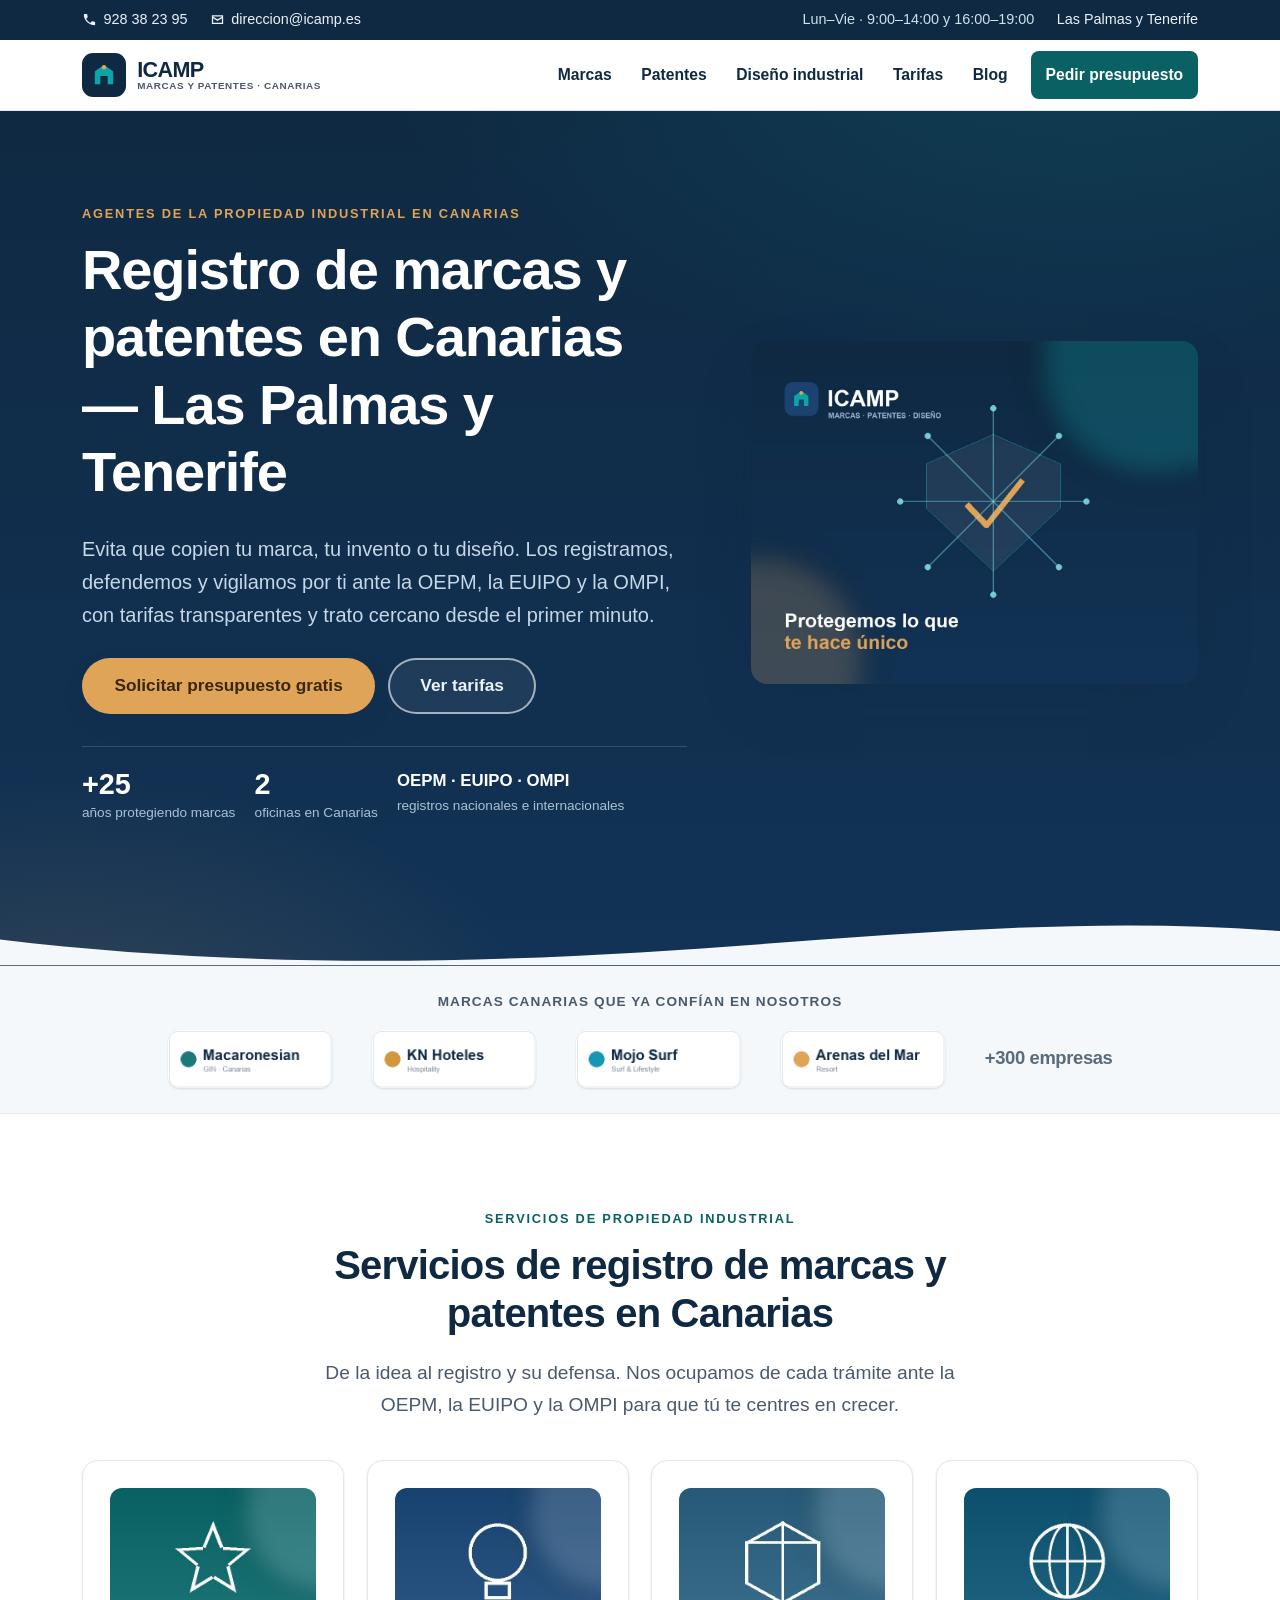
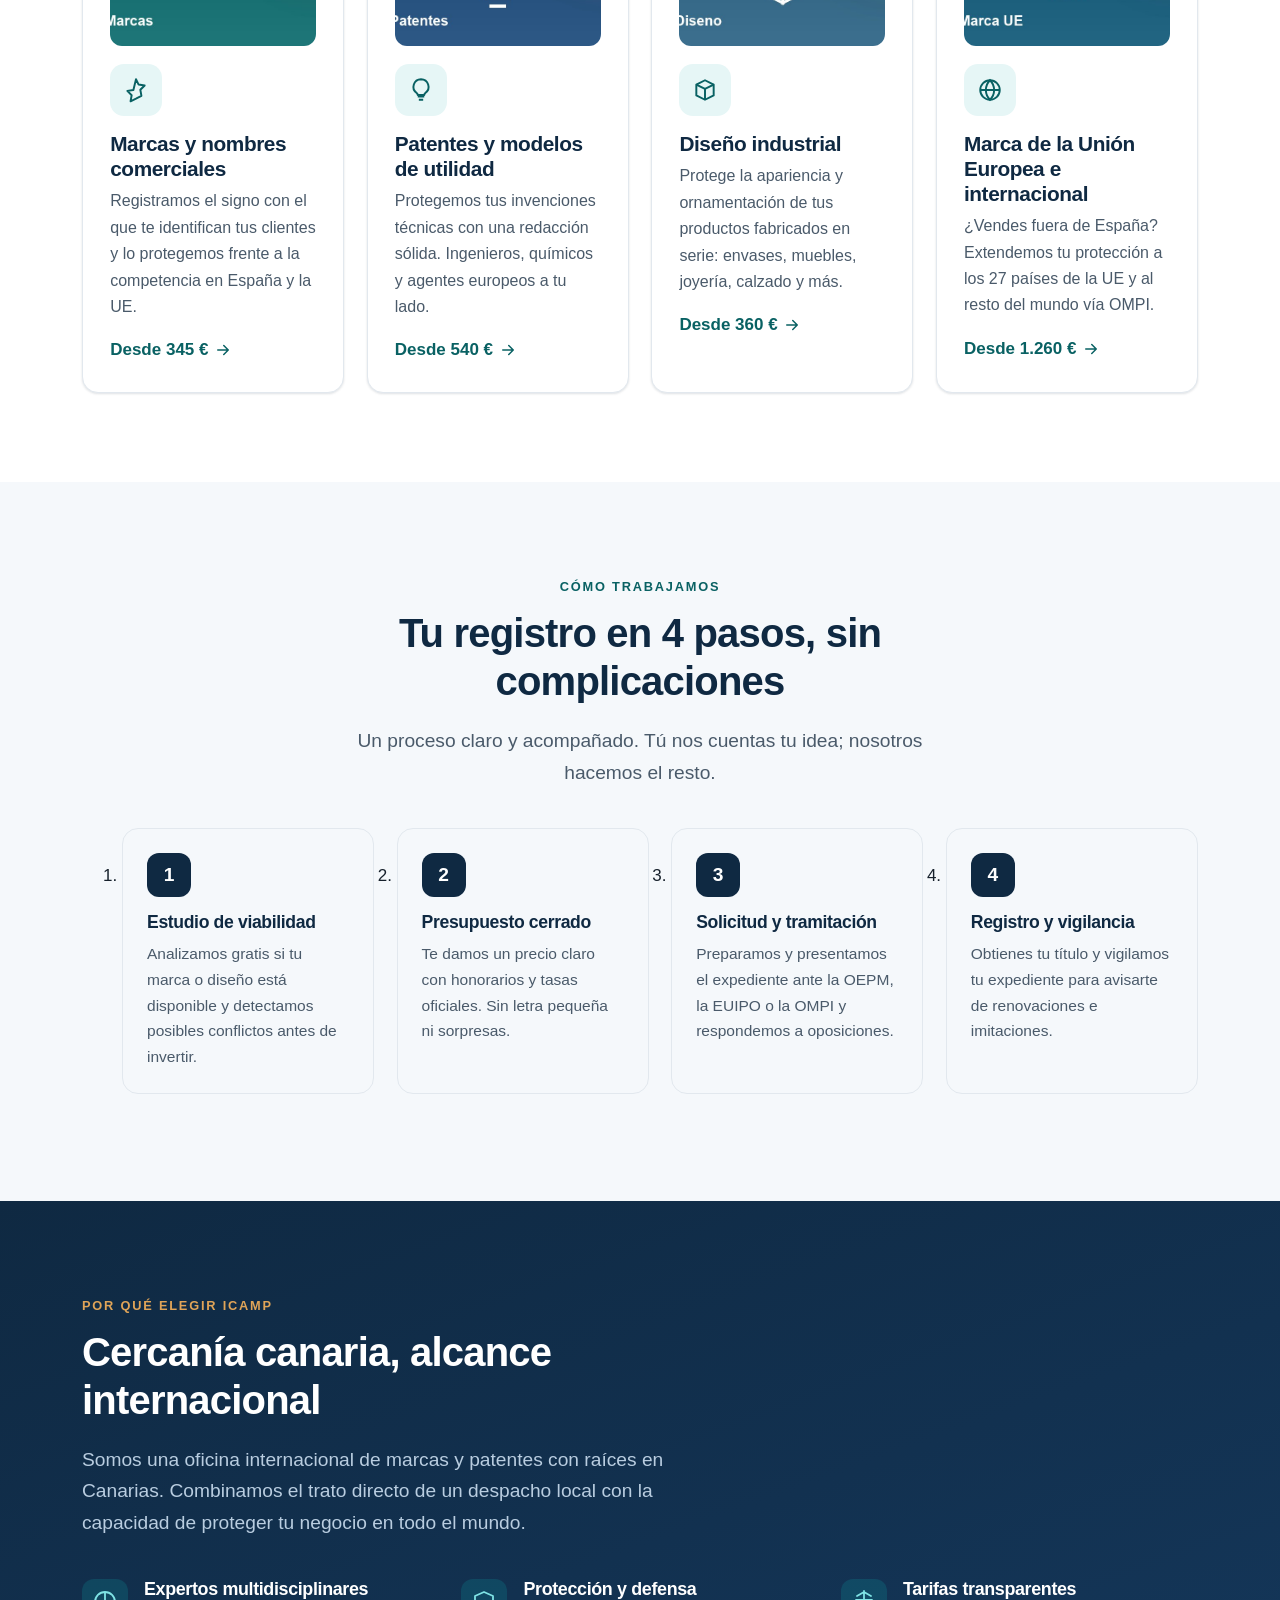
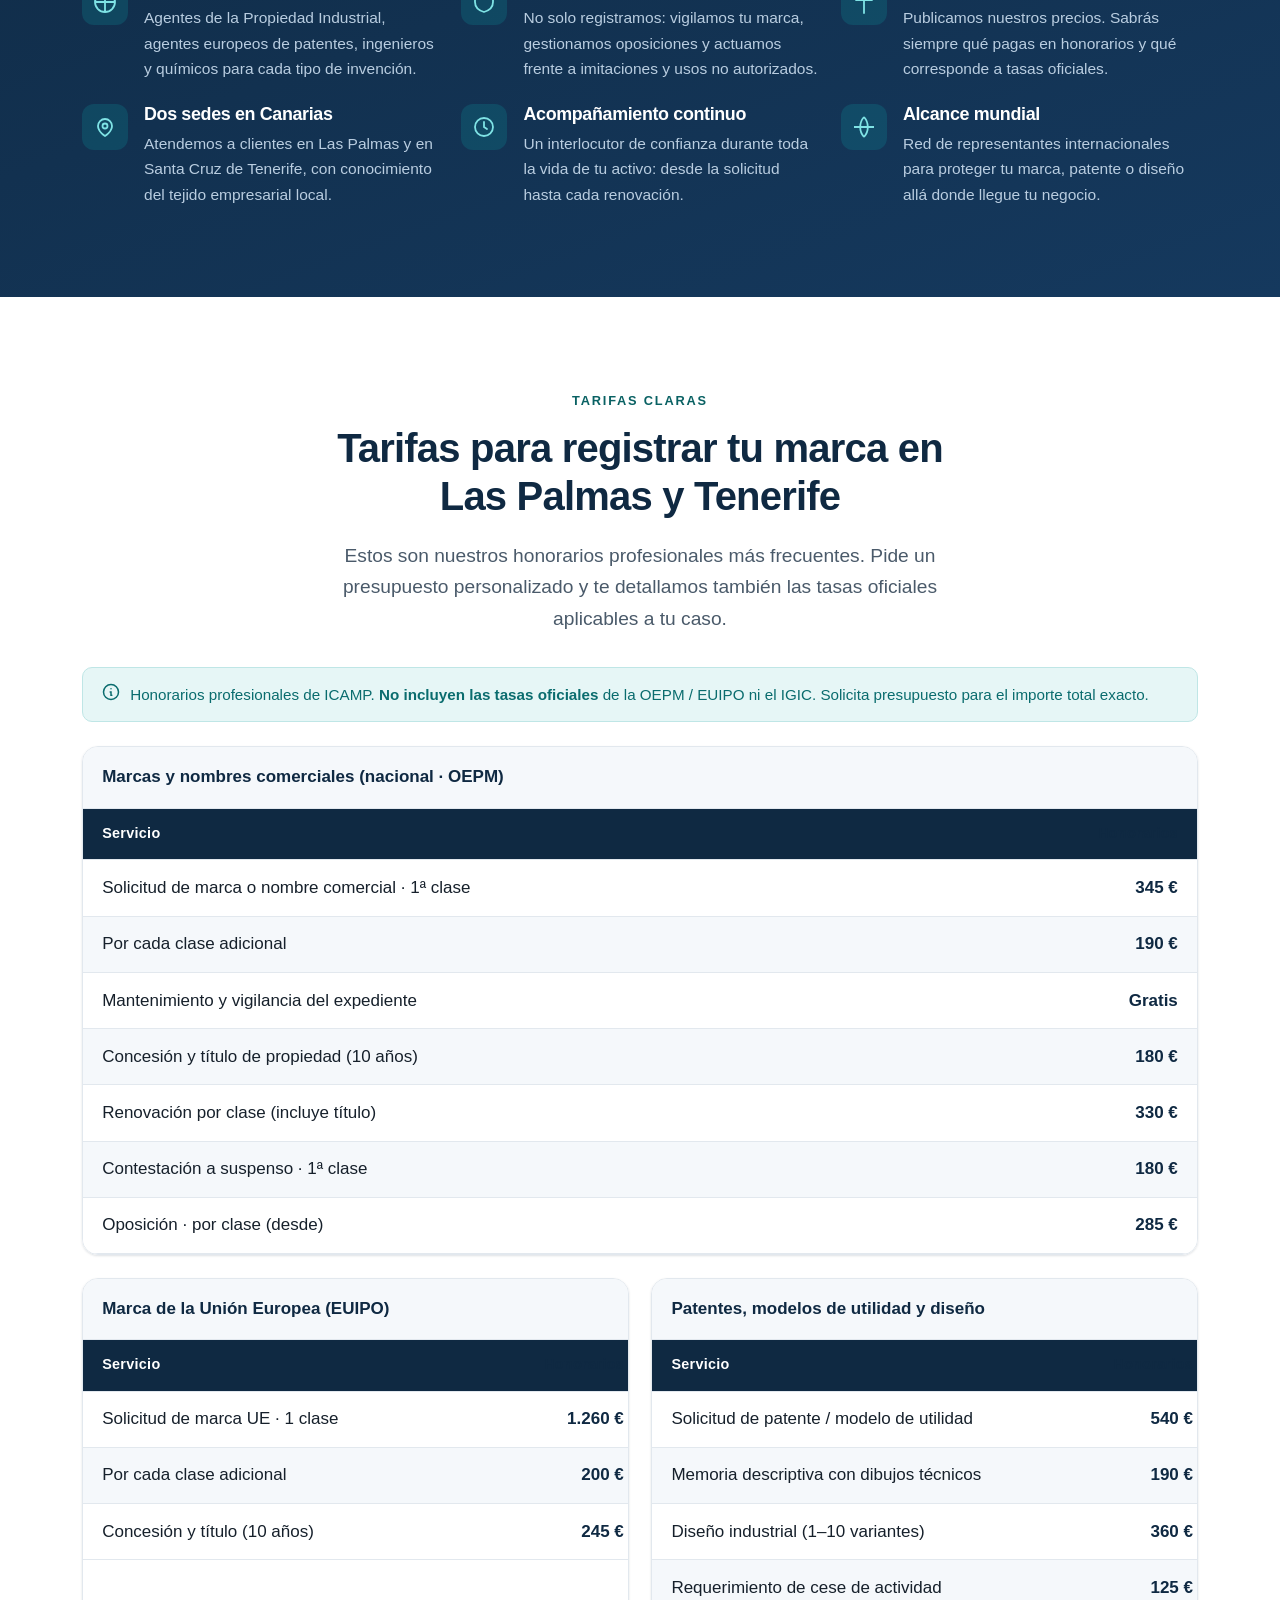
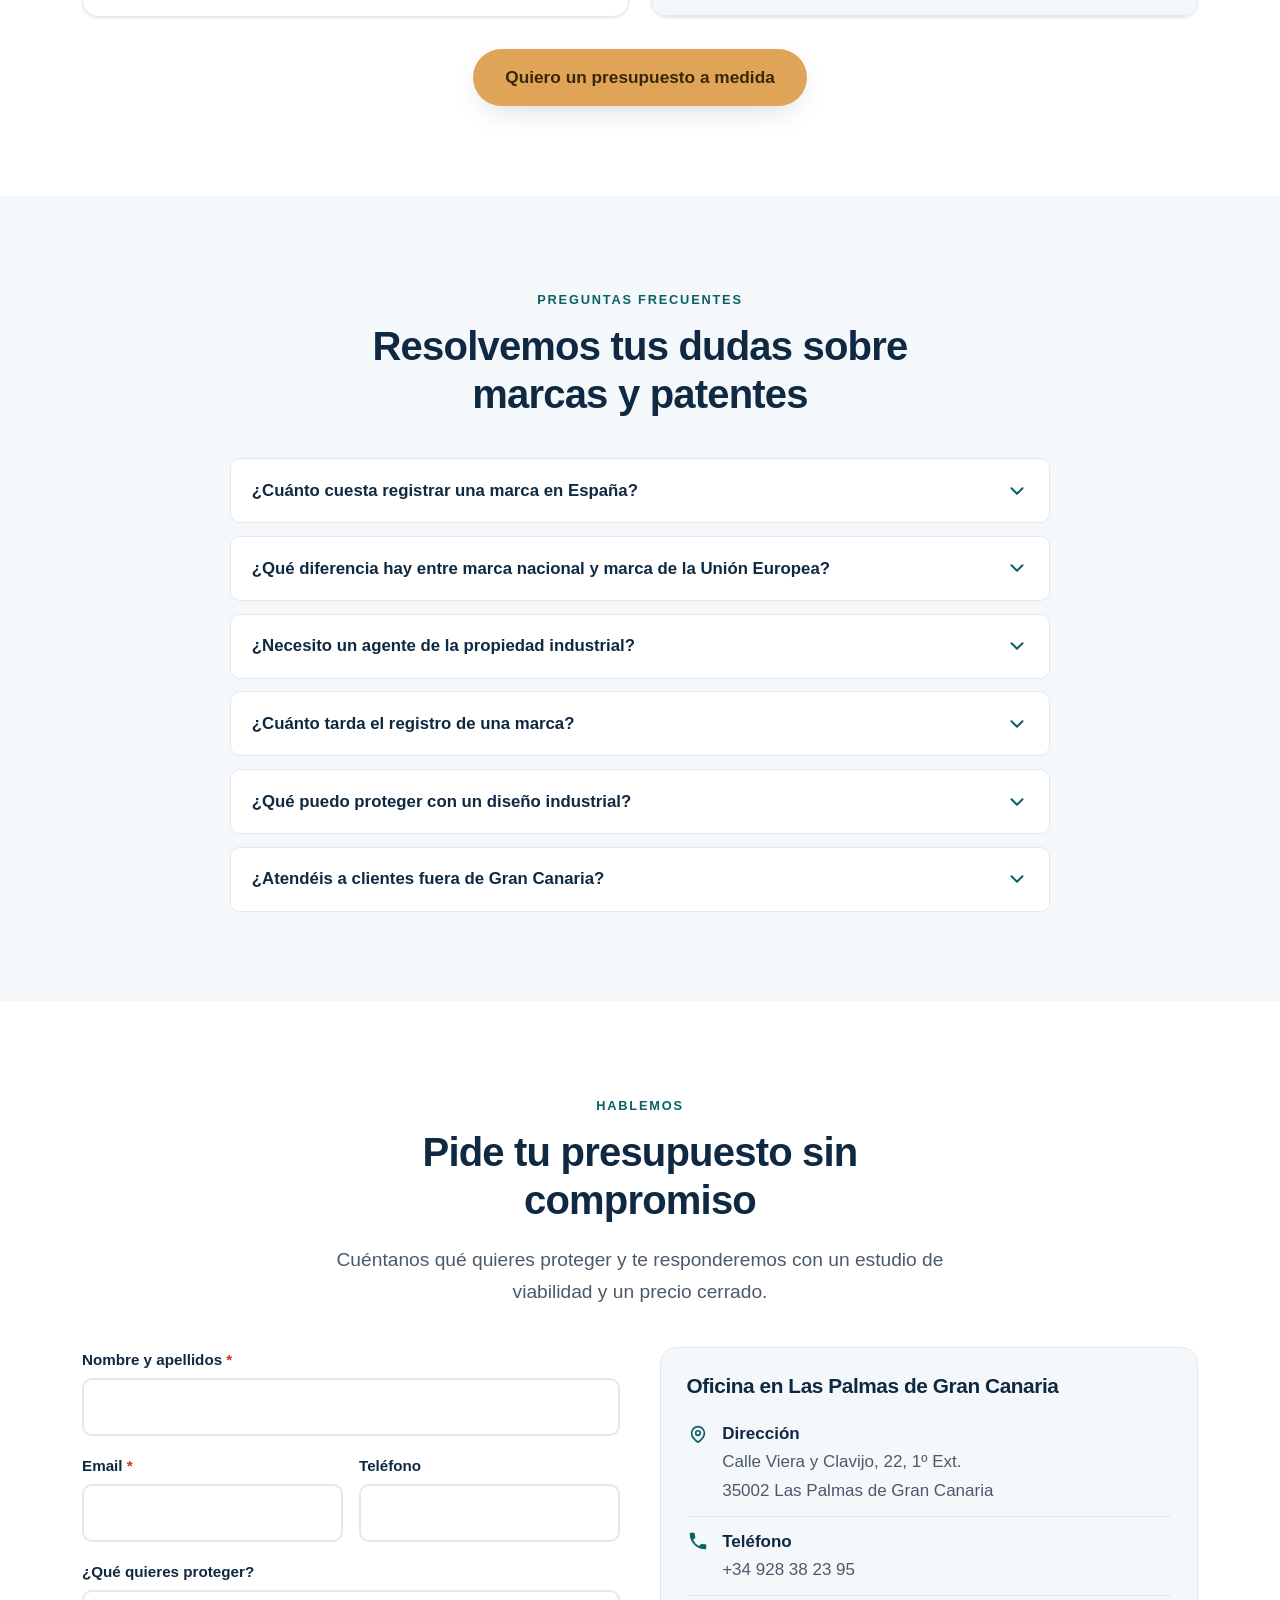
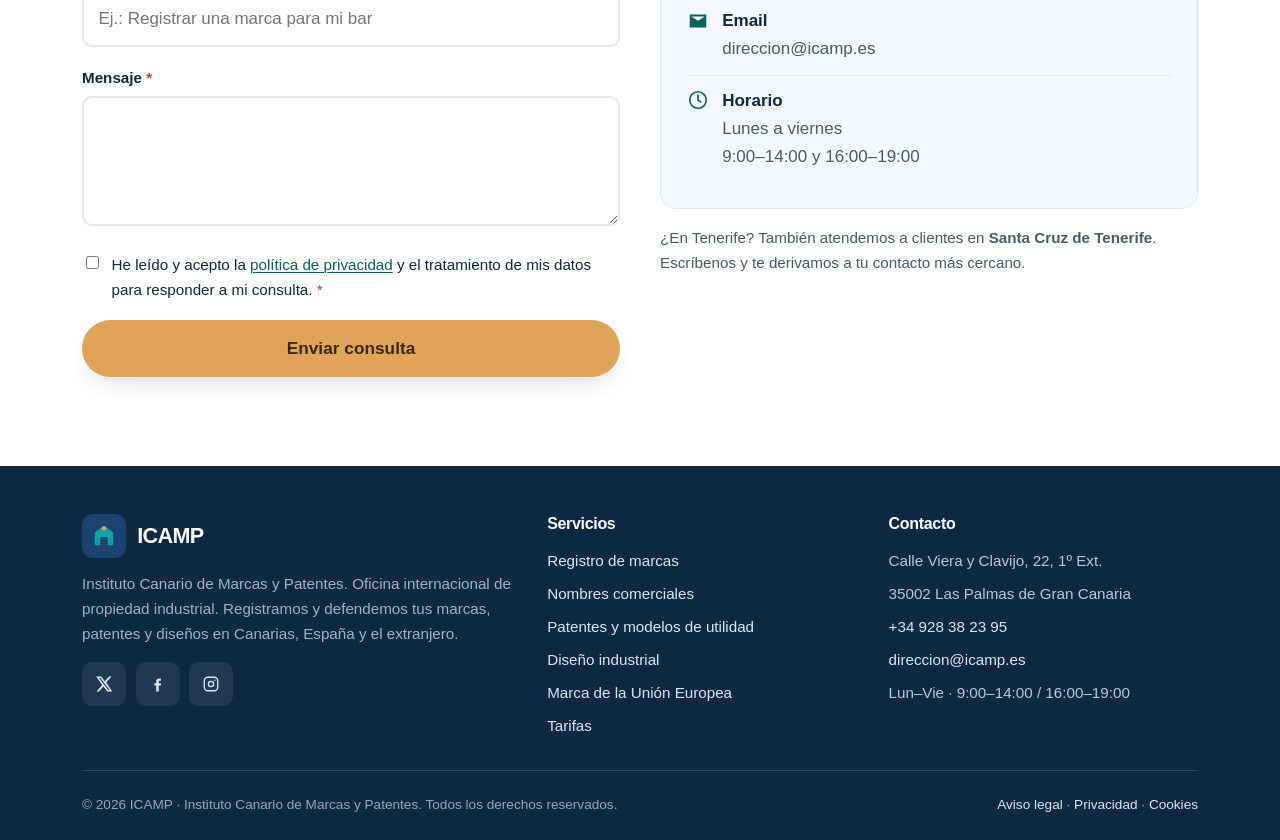
==== commit b2f23621: "Añade imágenes originales: hero, logos de clientes y miniaturas de servicios" ====
--- a/index.html
+++ b/index.html
@@ -200,16 +200,7 @@
         <div><b style="font-size:1.05rem;line-height:1.3">OEPM · EUIPO · OMPI</b><span>registros nacionales e internacionales</span></div>
       </div>
     </div>
-    <aside class="hero-card" aria-label="Qué incluye nuestro servicio">
-      <h2>Estudio de viabilidad gratuito</h2>
-      <ul>
-        <li><svg width="20" height="20" viewBox="0 0 24 24" fill="none" aria-hidden="true"><path d="M20 6L9 17l-5-5" stroke="currentColor" stroke-width="2.4" stroke-linecap="round" stroke-linejoin="round"/></svg> Comprobamos si tu marca está disponible</li>
-        <li><svg width="20" height="20" viewBox="0 0 24 24" fill="none" aria-hidden="true"><path d="M20 6L9 17l-5-5" stroke="currentColor" stroke-width="2.4" stroke-linecap="round" stroke-linejoin="round"/></svg> Te decimos el coste exacto sin sorpresas</li>
-        <li><svg width="20" height="20" viewBox="0 0 24 24" fill="none" aria-hidden="true"><path d="M20 6L9 17l-5-5" stroke="currentColor" stroke-width="2.4" stroke-linecap="round" stroke-linejoin="round"/></svg> Gestionamos todo el trámite por ti</li>
-        <li><svg width="20" height="20" viewBox="0 0 24 24" fill="none" aria-hidden="true"><path d="M20 6L9 17l-5-5" stroke="currentColor" stroke-width="2.4" stroke-linecap="round" stroke-linejoin="round"/></svg> Vigilancia del expediente incluida</li>
-      </ul>
-      <a class="btn btn-solid" href="#contacto" style="margin-top:1.2rem;width:100%;justify-content:center">Empezar ahora</a>
-    </aside>
+    <img class="hero-photo" src="img/hero.jpg" width="1200" height="920" alt="Ilustración de ICAMP: un escudo con una marca de verificación rodeado de nodos, que representa la protección de marcas, patentes y diseños">
   </div>
   <svg class="hero-wave" viewBox="0 0 1440 60" preserveAspectRatio="none" aria-hidden="true"><path fill="currentColor" d="M0 60V30c240 30 480 30 720 15S1200 0 1440 20v40H0z"/></svg>
 </section>
@@ -218,12 +209,12 @@
 <section class="trust-strip" aria-label="Empresas que confían en ICAMP">
   <div class="wrap">
     <p>Marcas canarias que ya confían en nosotros</p>
-    <div class="logos" role="list">
-      <span role="listitem">Macaronesian Gin</span>
-      <span role="listitem">KN Hoteles</span>
-      <span role="listitem">Mojo Surf</span>
-      <span role="listitem">Arenas del Mar</span>
-      <span role="listitem">+300 empresas</span>
+    <div class="logos">
+      <img src="img/cli-macaronesian.png" width="170" height="60" loading="lazy" alt="Macaronesian Gin">
+      <img src="img/cli-kn.png" width="170" height="60" loading="lazy" alt="KN Hoteles">
+      <img src="img/cli-mojo.png" width="170" height="60" loading="lazy" alt="Mojo Surf">
+      <img src="img/cli-arenas.png" width="170" height="60" loading="lazy" alt="Arenas del Mar">
+      <span>+300 empresas</span>
     </div>
   </div>
 </section>
@@ -239,6 +230,7 @@
     <div class="grid grid-4">
 
       <article class="card">
+        <img class="card-img" src="img/marcas.jpg" width="600" height="380" loading="lazy" alt="Registro de marcas">
         <div class="ico" aria-hidden="true"><svg width="26" height="26" viewBox="0 0 24 24" fill="none"><path d="M12 2l2.4 5 5.6.8-4 4 1 5.6L12 20l-5 2.4 1-5.6-4-4 5.6-.8L12 2z" stroke="currentColor" stroke-width="1.8" stroke-linejoin="round"/></svg></div>
         <h3>Marcas y nombres comerciales</h3>
         <p>Registramos el signo con el que te identifican tus clientes y lo protegemos frente a la competencia en España y la UE.</p>
@@ -246,6 +238,7 @@
       </article>
 
       <article class="card">
+        <img class="card-img" src="img/patentes.jpg" width="600" height="380" loading="lazy" alt="Patentes y modelos de utilidad">
         <div class="ico" aria-hidden="true"><svg width="26" height="26" viewBox="0 0 24 24" fill="none"><path d="M9 18h6M10 21h4M12 2a7 7 0 00-4 12.7c.6.5 1 1.2 1 2h6c0-.8.4-1.5 1-2A7 7 0 0012 2z" stroke="currentColor" stroke-width="1.8" stroke-linejoin="round"/></svg></div>
         <h3>Patentes y modelos de utilidad</h3>
         <p>Protegemos tus invenciones técnicas con una redacción sólida. Ingenieros, químicos y agentes europeos a tu lado.</p>
@@ -253,6 +246,7 @@
       </article>
 
       <article class="card">
+        <img class="card-img" src="img/diseno.jpg" width="600" height="380" loading="lazy" alt="Diseño industrial">
         <div class="ico" aria-hidden="true"><svg width="26" height="26" viewBox="0 0 24 24" fill="none"><path d="M4 7l8-4 8 4v10l-8 4-8-4V7z" stroke="currentColor" stroke-width="1.8" stroke-linejoin="round"/><path d="M4 7l8 4 8-4M12 11v10" stroke="currentColor" stroke-width="1.8" stroke-linejoin="round"/></svg></div>
         <h3>Diseño industrial</h3>
         <p>Protege la apariencia y ornamentación de tus productos fabricados en serie: envases, muebles, joyería, calzado y más.</p>
@@ -260,6 +254,7 @@
       </article>
 
       <article class="card">
+        <img class="card-img" src="img/marca-ue.jpg" width="600" height="380" loading="lazy" alt="Marca de la Unión Europea">
         <div class="ico" aria-hidden="true"><svg width="26" height="26" viewBox="0 0 24 24" fill="none"><circle cx="12" cy="12" r="9" stroke="currentColor" stroke-width="1.8"/><path d="M3 12h18M12 3c2.5 2.5 3.8 5.7 3.8 9s-1.3 6.5-3.8 9c-2.5-2.5-3.8-5.7-3.8-9S9.5 5.5 12 3z" stroke="currentColor" stroke-width="1.8"/></svg></div>
         <h3>Marca de la Unión Europea e internacional</h3>
         <p>¿Vendes fuera de España? Extendemos tu protección a los 27 países de la UE y al resto del mundo vía OMPI.</p>
--- a/styles.css
+++ b/styles.css
@@ -124,6 +124,11 @@
   letter-spacing:.08em;text-transform:uppercase;margin-bottom:1rem}
 .logos{display:flex;flex-wrap:wrap;justify-content:center;align-items:center;gap:1rem 2.5rem}
 .logos span{font-weight:800;font-size:1.15rem;color:#5a6b7a;letter-spacing:-.02em}
+.logos img{height:58px;width:auto;border-radius:12px;box-shadow:var(--shadow-sm);
+  transition:transform .2s var(--ease),box-shadow .2s var(--ease)}
+.logos img:hover{transform:translateY(-3px);box-shadow:var(--shadow-md)}
+.hero-photo{width:100%;border-radius:var(--radius);box-shadow:var(--shadow-lg);display:block}
+.card-img{width:100%;height:158px;object-fit:cover;border-radius:12px;margin-bottom:1.1rem;background:var(--bg-soft)}
 
 /* ---- Grid utilidades ---- */
 .grid{display:grid;gap:1.4rem}
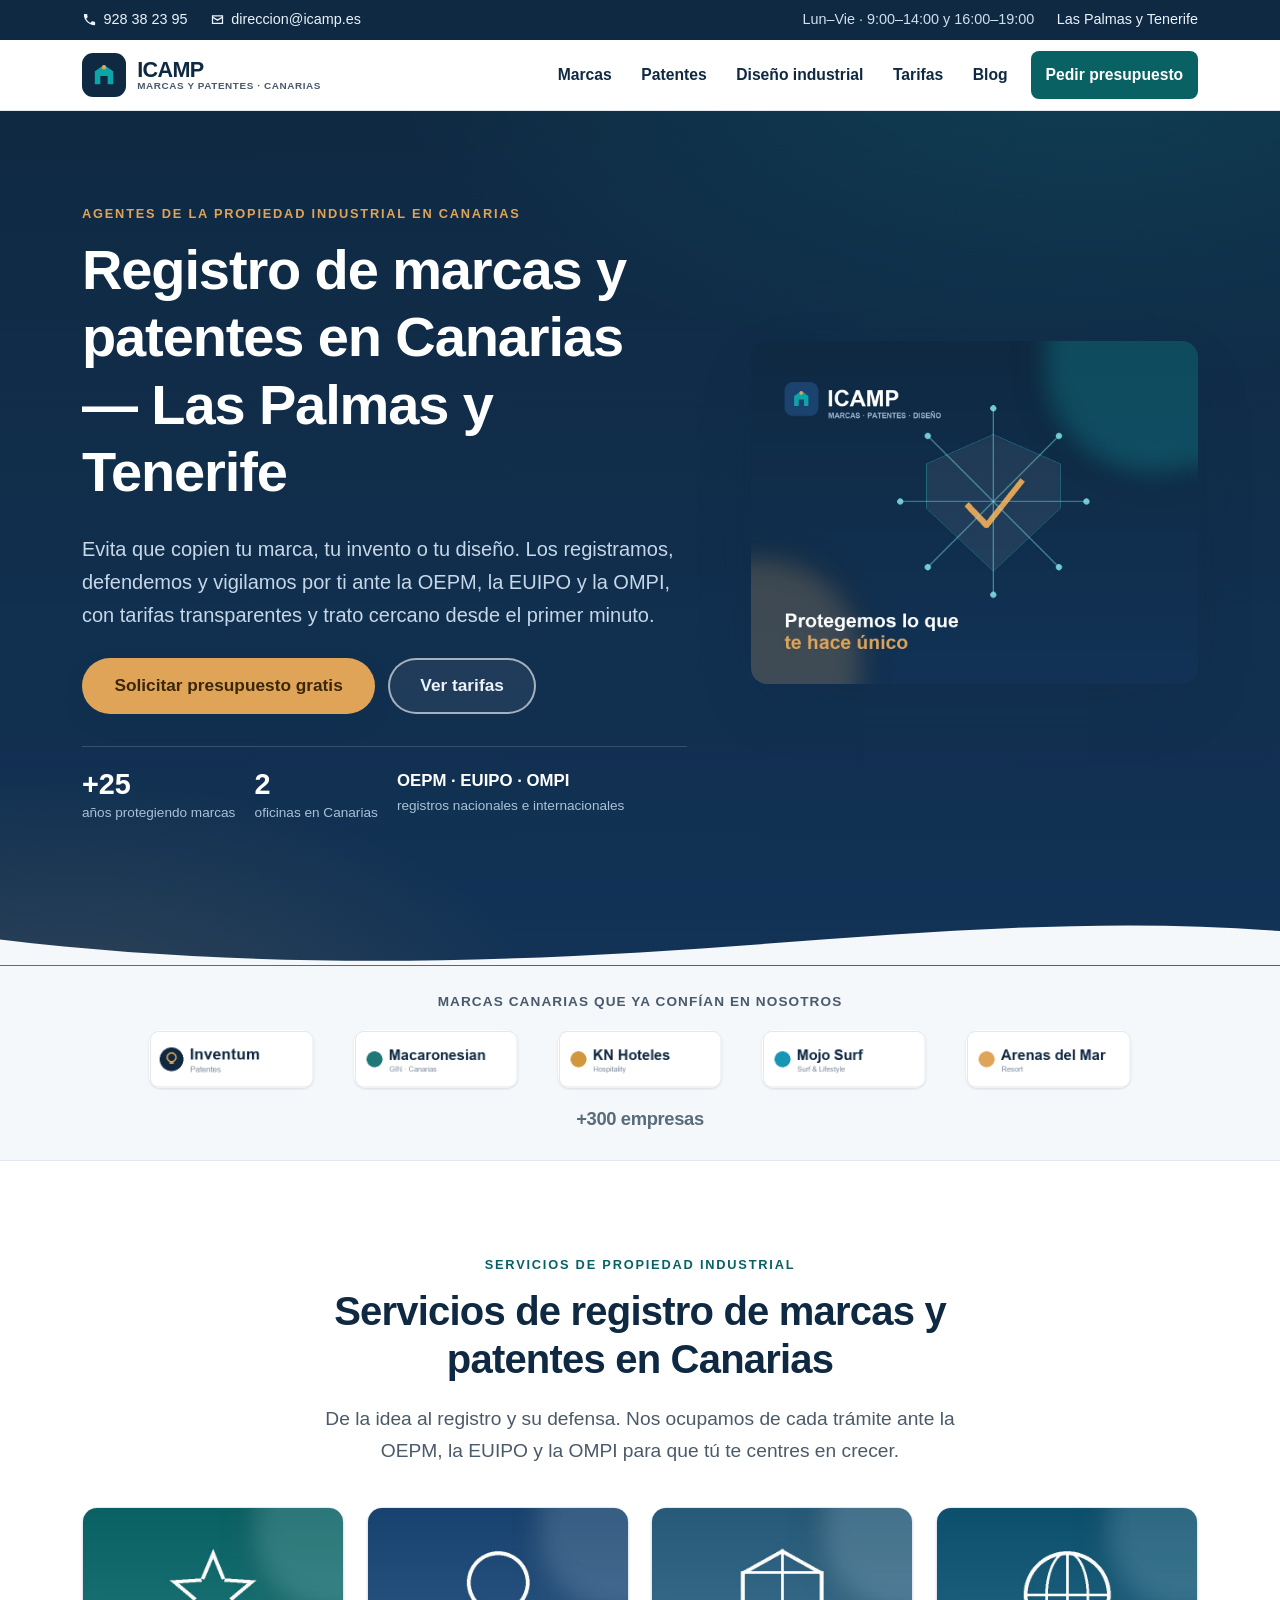
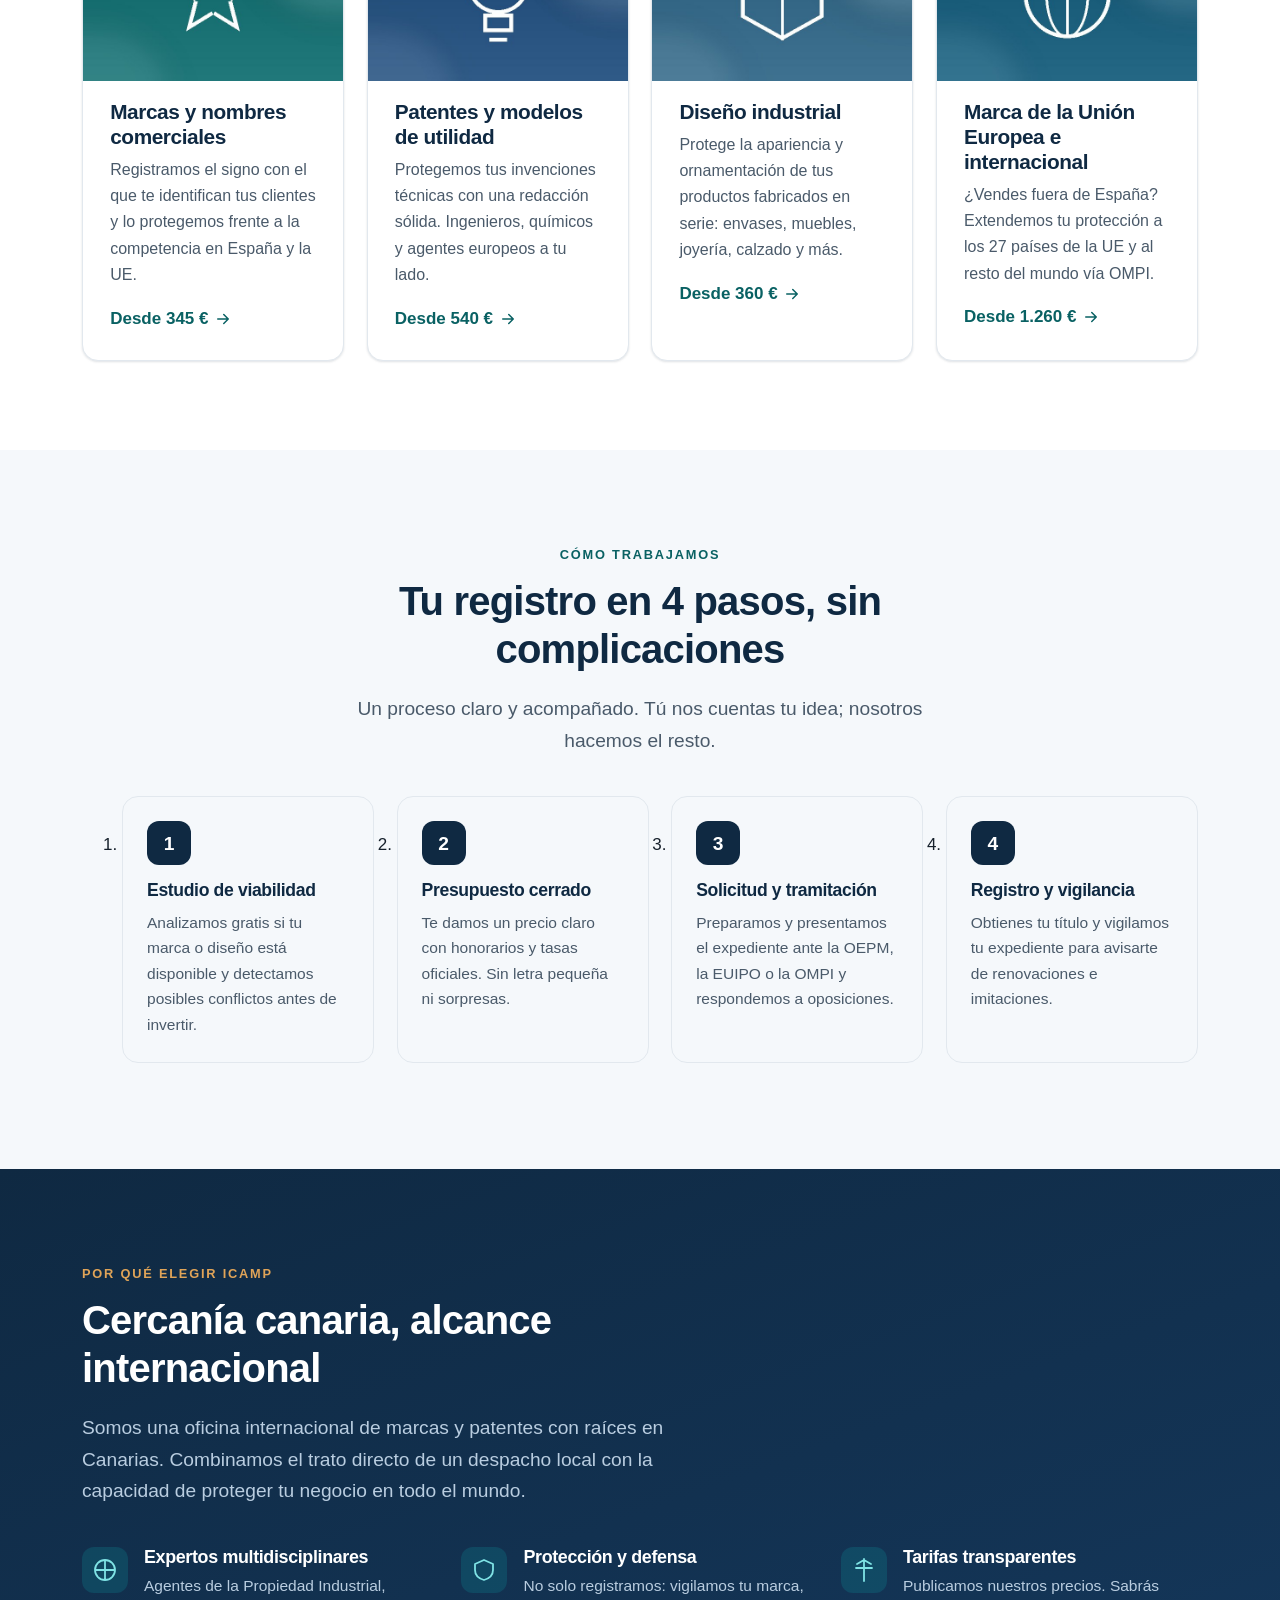
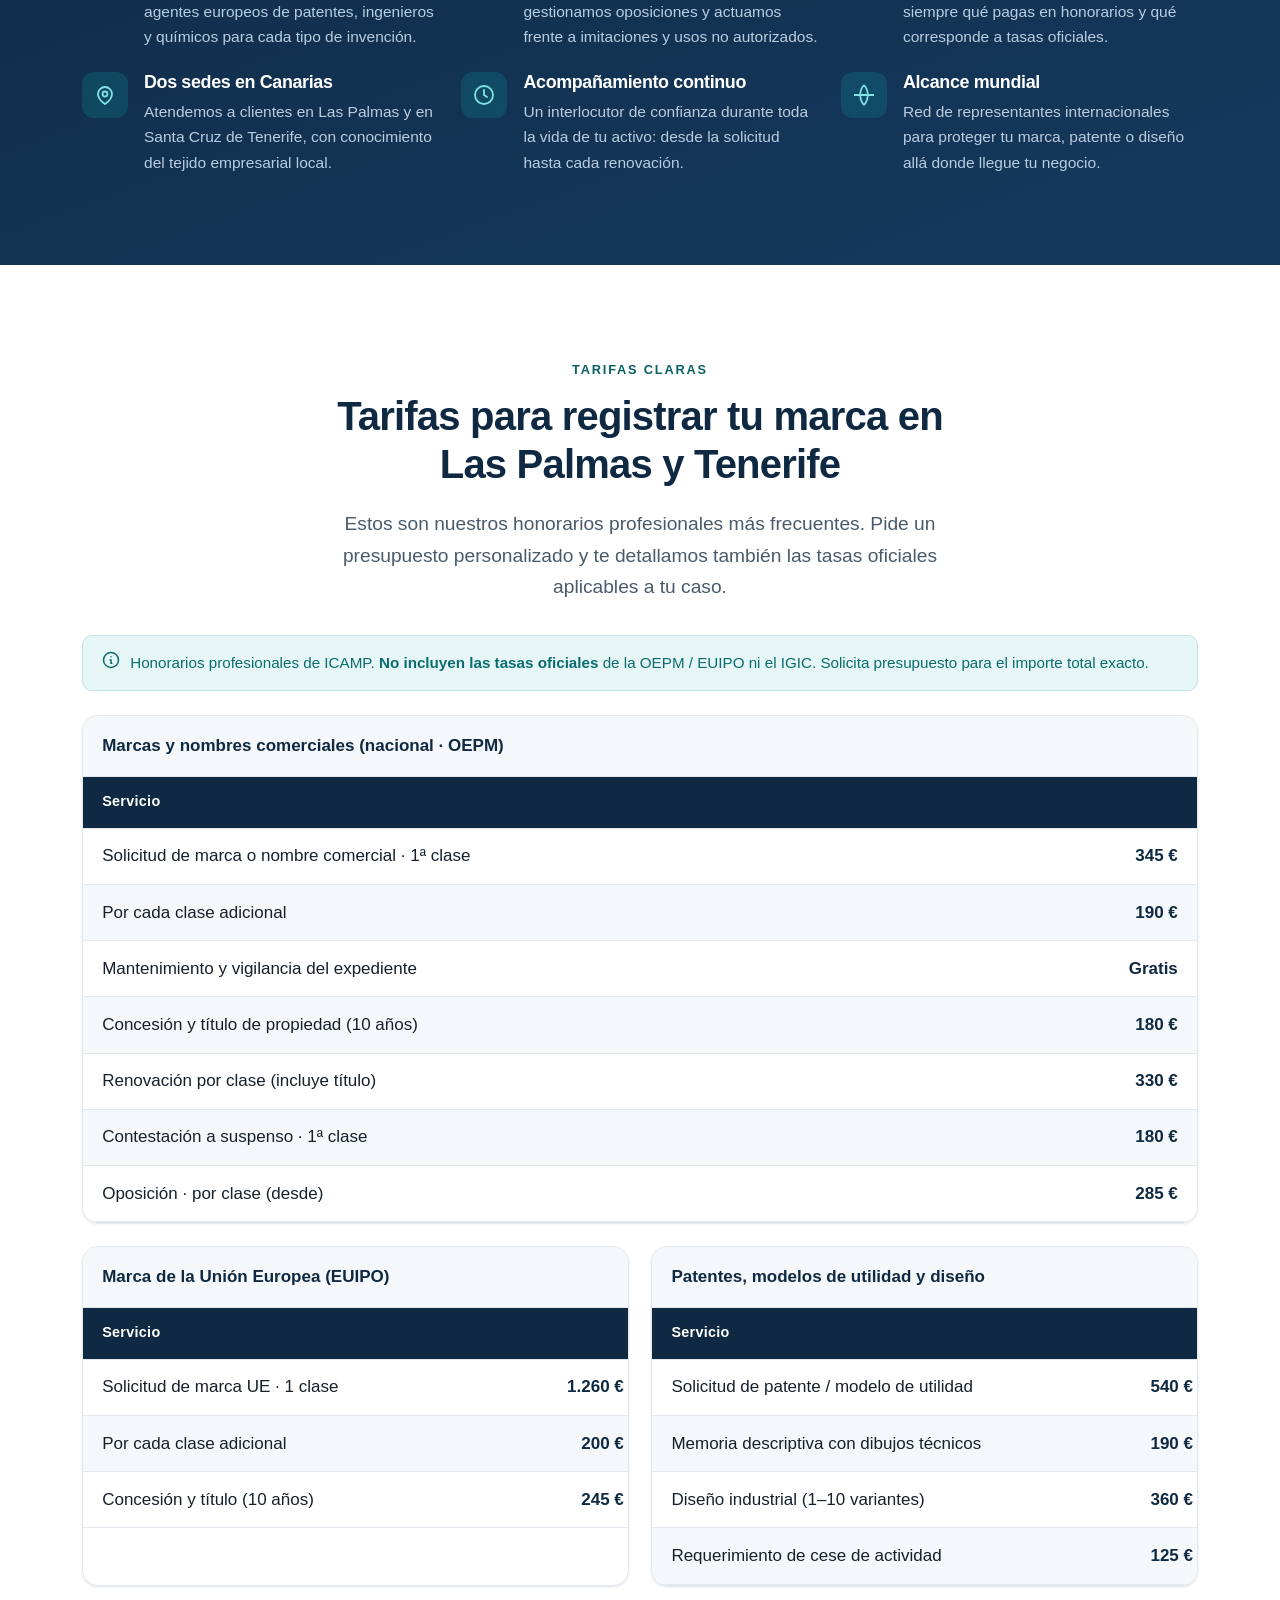
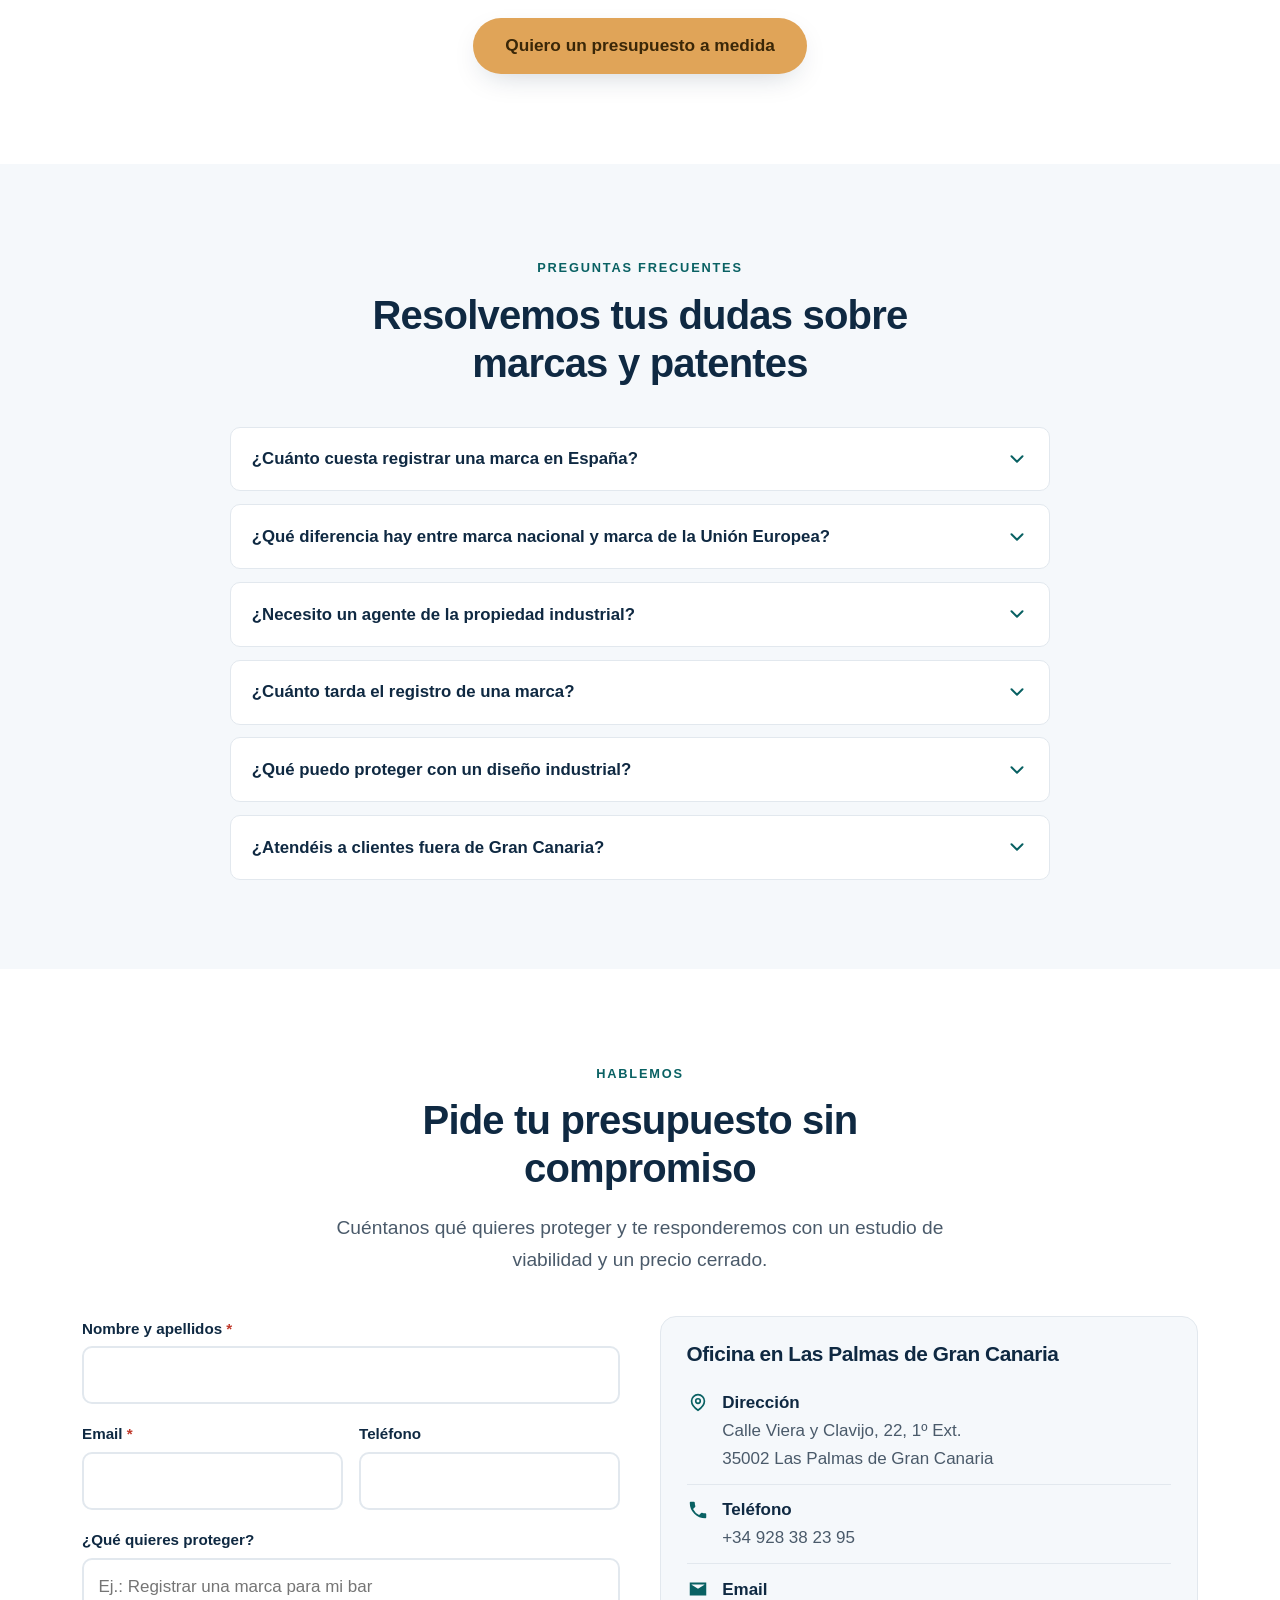
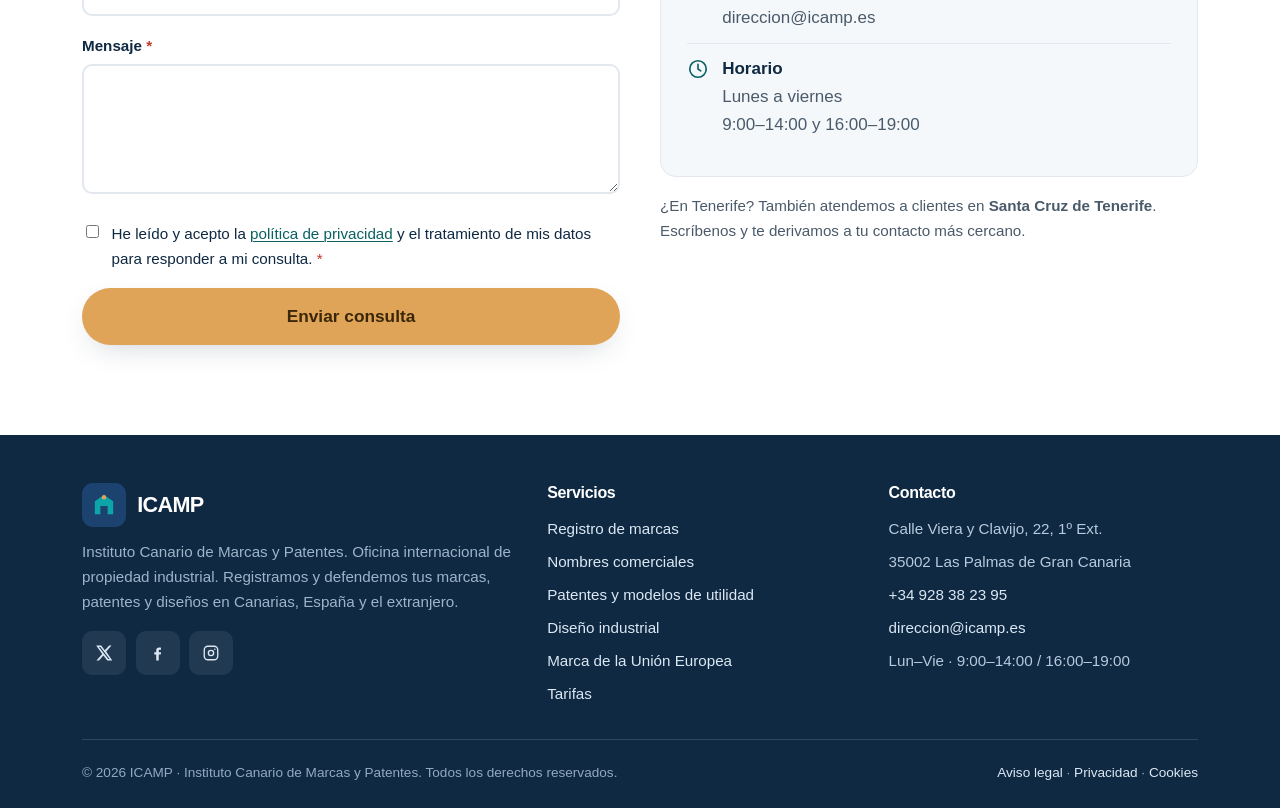
==== commit 970302c3: "Logo Inventum en clientes; imágenes de servicios full-bleed regeneradas y sin desbordes" ====
--- a/index.html
+++ b/index.html
@@ -210,6 +210,7 @@
   <div class="wrap">
     <p>Marcas canarias que ya confían en nosotros</p>
     <div class="logos">
+      <img src="img/cli-inventum.png" width="170" height="60" loading="lazy" alt="Inventum Patentes">
       <img src="img/cli-macaronesian.png" width="170" height="60" loading="lazy" alt="Macaronesian Gin">
       <img src="img/cli-kn.png" width="170" height="60" loading="lazy" alt="KN Hoteles">
       <img src="img/cli-mojo.png" width="170" height="60" loading="lazy" alt="Mojo Surf">
@@ -230,33 +231,29 @@
     <div class="grid grid-4">
 
       <article class="card">
-        <img class="card-img" src="img/marcas.jpg" width="600" height="380" loading="lazy" alt="Registro de marcas">
-        <div class="ico" aria-hidden="true"><svg width="26" height="26" viewBox="0 0 24 24" fill="none"><path d="M12 2l2.4 5 5.6.8-4 4 1 5.6L12 20l-5 2.4 1-5.6-4-4 5.6-.8L12 2z" stroke="currentColor" stroke-width="1.8" stroke-linejoin="round"/></svg></div>
-        <h3>Marcas y nombres comerciales</h3>
+        <img class="card-img" src="img/marcas.jpg" width="600" height="400" loading="lazy" alt="Registro de marcas">
+                <h3>Marcas y nombres comerciales</h3>
         <p>Registramos el signo con el que te identifican tus clientes y lo protegemos frente a la competencia en España y la UE.</p>
         <a class="more" href="marcas.html">Desde 345 € <svg width="18" height="18" viewBox="0 0 24 24" fill="none" aria-hidden="true"><path d="M5 12h14M13 6l6 6-6 6" stroke="currentColor" stroke-width="2" stroke-linecap="round" stroke-linejoin="round"/></svg></a>
       </article>
 
       <article class="card">
-        <img class="card-img" src="img/patentes.jpg" width="600" height="380" loading="lazy" alt="Patentes y modelos de utilidad">
-        <div class="ico" aria-hidden="true"><svg width="26" height="26" viewBox="0 0 24 24" fill="none"><path d="M9 18h6M10 21h4M12 2a7 7 0 00-4 12.7c.6.5 1 1.2 1 2h6c0-.8.4-1.5 1-2A7 7 0 0012 2z" stroke="currentColor" stroke-width="1.8" stroke-linejoin="round"/></svg></div>
-        <h3>Patentes y modelos de utilidad</h3>
+        <img class="card-img" src="img/patentes.jpg" width="600" height="400" loading="lazy" alt="Patentes y modelos de utilidad">
+                <h3>Patentes y modelos de utilidad</h3>
         <p>Protegemos tus invenciones técnicas con una redacción sólida. Ingenieros, químicos y agentes europeos a tu lado.</p>
         <a class="more" href="patentes.html">Desde 540 € <svg width="18" height="18" viewBox="0 0 24 24" fill="none" aria-hidden="true"><path d="M5 12h14M13 6l6 6-6 6" stroke="currentColor" stroke-width="2" stroke-linecap="round" stroke-linejoin="round"/></svg></a>
       </article>
 
       <article class="card">
-        <img class="card-img" src="img/diseno.jpg" width="600" height="380" loading="lazy" alt="Diseño industrial">
-        <div class="ico" aria-hidden="true"><svg width="26" height="26" viewBox="0 0 24 24" fill="none"><path d="M4 7l8-4 8 4v10l-8 4-8-4V7z" stroke="currentColor" stroke-width="1.8" stroke-linejoin="round"/><path d="M4 7l8 4 8-4M12 11v10" stroke="currentColor" stroke-width="1.8" stroke-linejoin="round"/></svg></div>
-        <h3>Diseño industrial</h3>
+        <img class="card-img" src="img/diseno.jpg" width="600" height="400" loading="lazy" alt="Diseño industrial">
+                <h3>Diseño industrial</h3>
         <p>Protege la apariencia y ornamentación de tus productos fabricados en serie: envases, muebles, joyería, calzado y más.</p>
         <a class="more" href="diseno-industrial.html">Desde 360 € <svg width="18" height="18" viewBox="0 0 24 24" fill="none" aria-hidden="true"><path d="M5 12h14M13 6l6 6-6 6" stroke="currentColor" stroke-width="2" stroke-linecap="round" stroke-linejoin="round"/></svg></a>
       </article>
 
       <article class="card">
-        <img class="card-img" src="img/marca-ue.jpg" width="600" height="380" loading="lazy" alt="Marca de la Unión Europea">
-        <div class="ico" aria-hidden="true"><svg width="26" height="26" viewBox="0 0 24 24" fill="none"><circle cx="12" cy="12" r="9" stroke="currentColor" stroke-width="1.8"/><path d="M3 12h18M12 3c2.5 2.5 3.8 5.7 3.8 9s-1.3 6.5-3.8 9c-2.5-2.5-3.8-5.7-3.8-9S9.5 5.5 12 3z" stroke="currentColor" stroke-width="1.8"/></svg></div>
-        <h3>Marca de la Unión Europea e internacional</h3>
+        <img class="card-img" src="img/marca-ue.jpg" width="600" height="400" loading="lazy" alt="Marca de la Unión Europea">
+                <h3>Marca de la Unión Europea e internacional</h3>
         <p>¿Vendes fuera de España? Extendemos tu protección a los 27 países de la UE y al resto del mundo vía OMPI.</p>
         <a class="more" href="marcas.html">Desde 1.260 € <svg width="18" height="18" viewBox="0 0 24 24" fill="none" aria-hidden="true"><path d="M5 12h14M13 6l6 6-6 6" stroke="currentColor" stroke-width="2" stroke-linecap="round" stroke-linejoin="round"/></svg></a>
       </article>
--- a/styles.css
+++ b/styles.css
@@ -128,7 +128,9 @@
   transition:transform .2s var(--ease),box-shadow .2s var(--ease)}
 .logos img:hover{transform:translateY(-3px);box-shadow:var(--shadow-md)}
 .hero-photo{width:100%;border-radius:var(--radius);box-shadow:var(--shadow-lg);display:block}
-.card-img{width:100%;height:158px;object-fit:cover;border-radius:12px;margin-bottom:1.1rem;background:var(--bg-soft)}
+.card-img{width:calc(100% + 3.4rem);max-width:none;aspect-ratio:3/2;object-fit:cover;display:block;
+  margin:-1.7rem -1.7rem 1.2rem;border-radius:calc(var(--radius) - 2px) calc(var(--radius) - 2px) 0 0;
+  background:var(--bg-soft)}
 
 /* ---- Grid utilidades ---- */
 .grid{display:grid;gap:1.4rem}
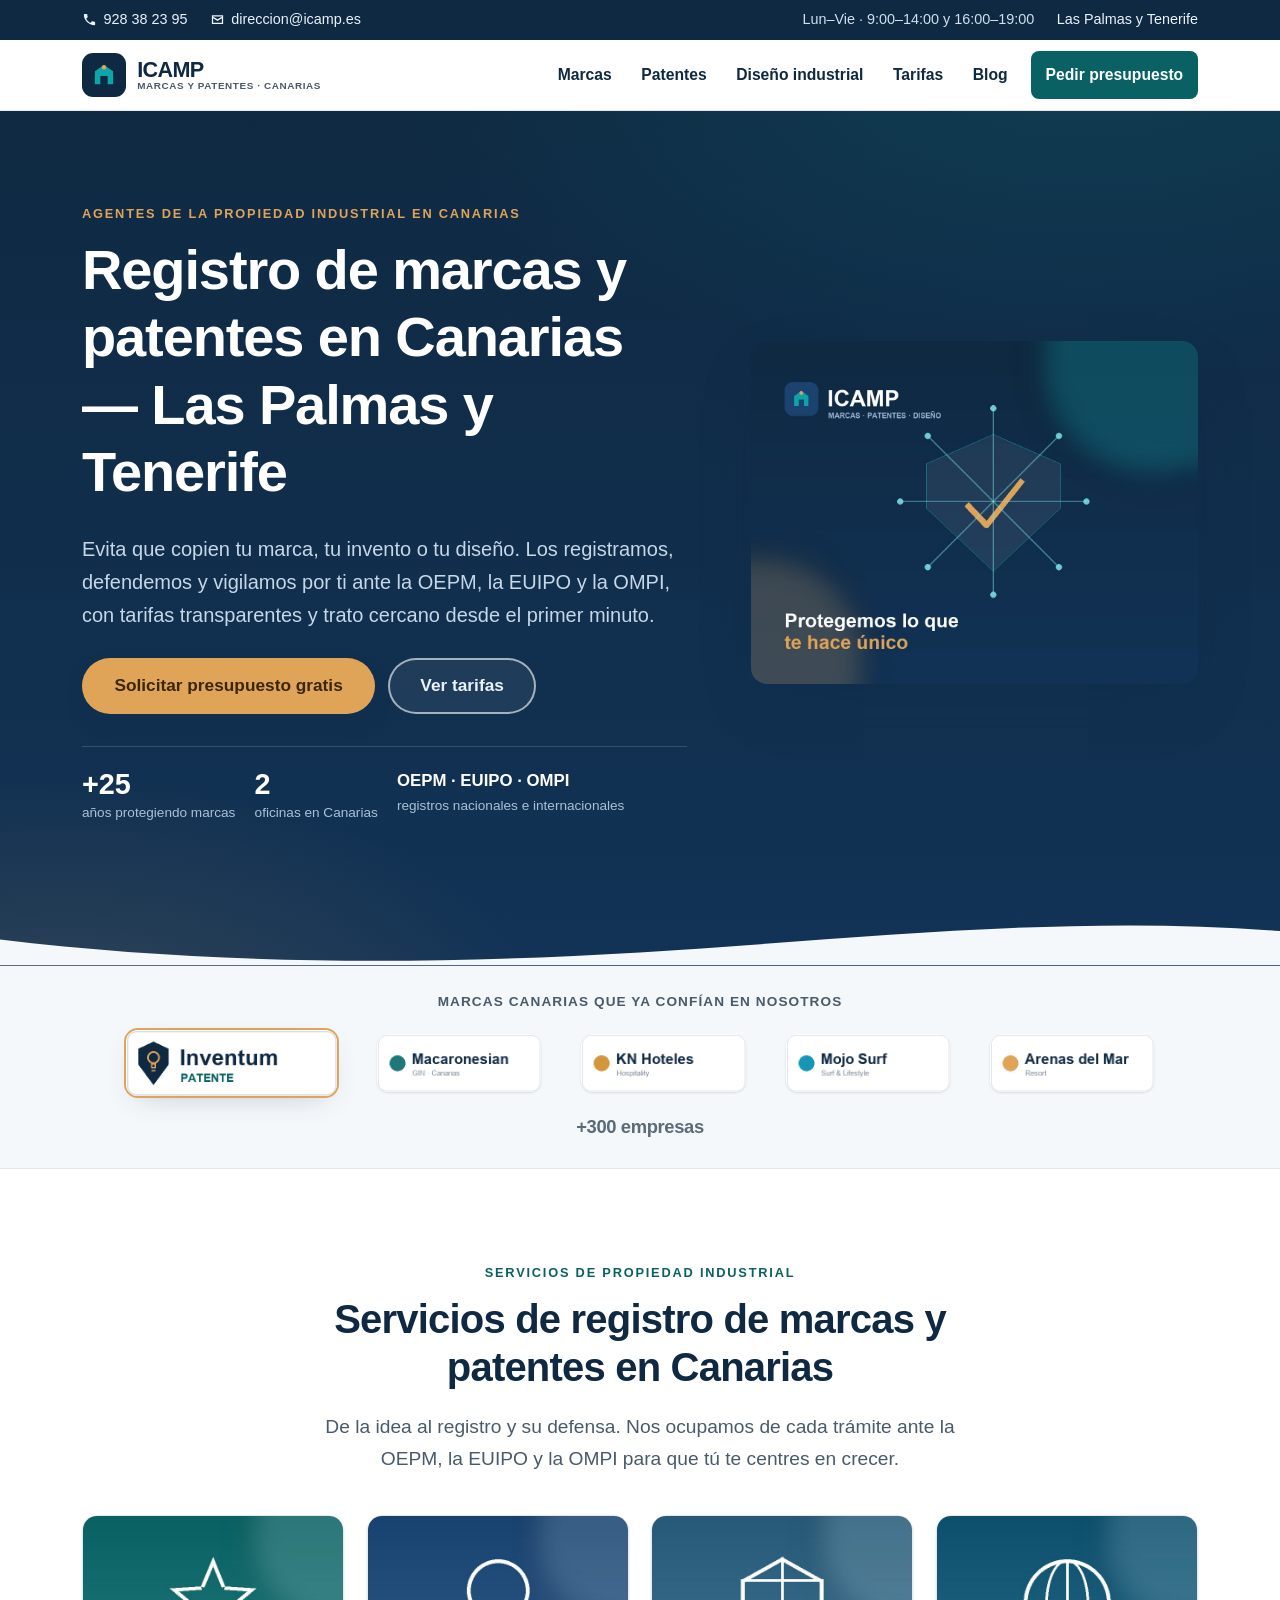
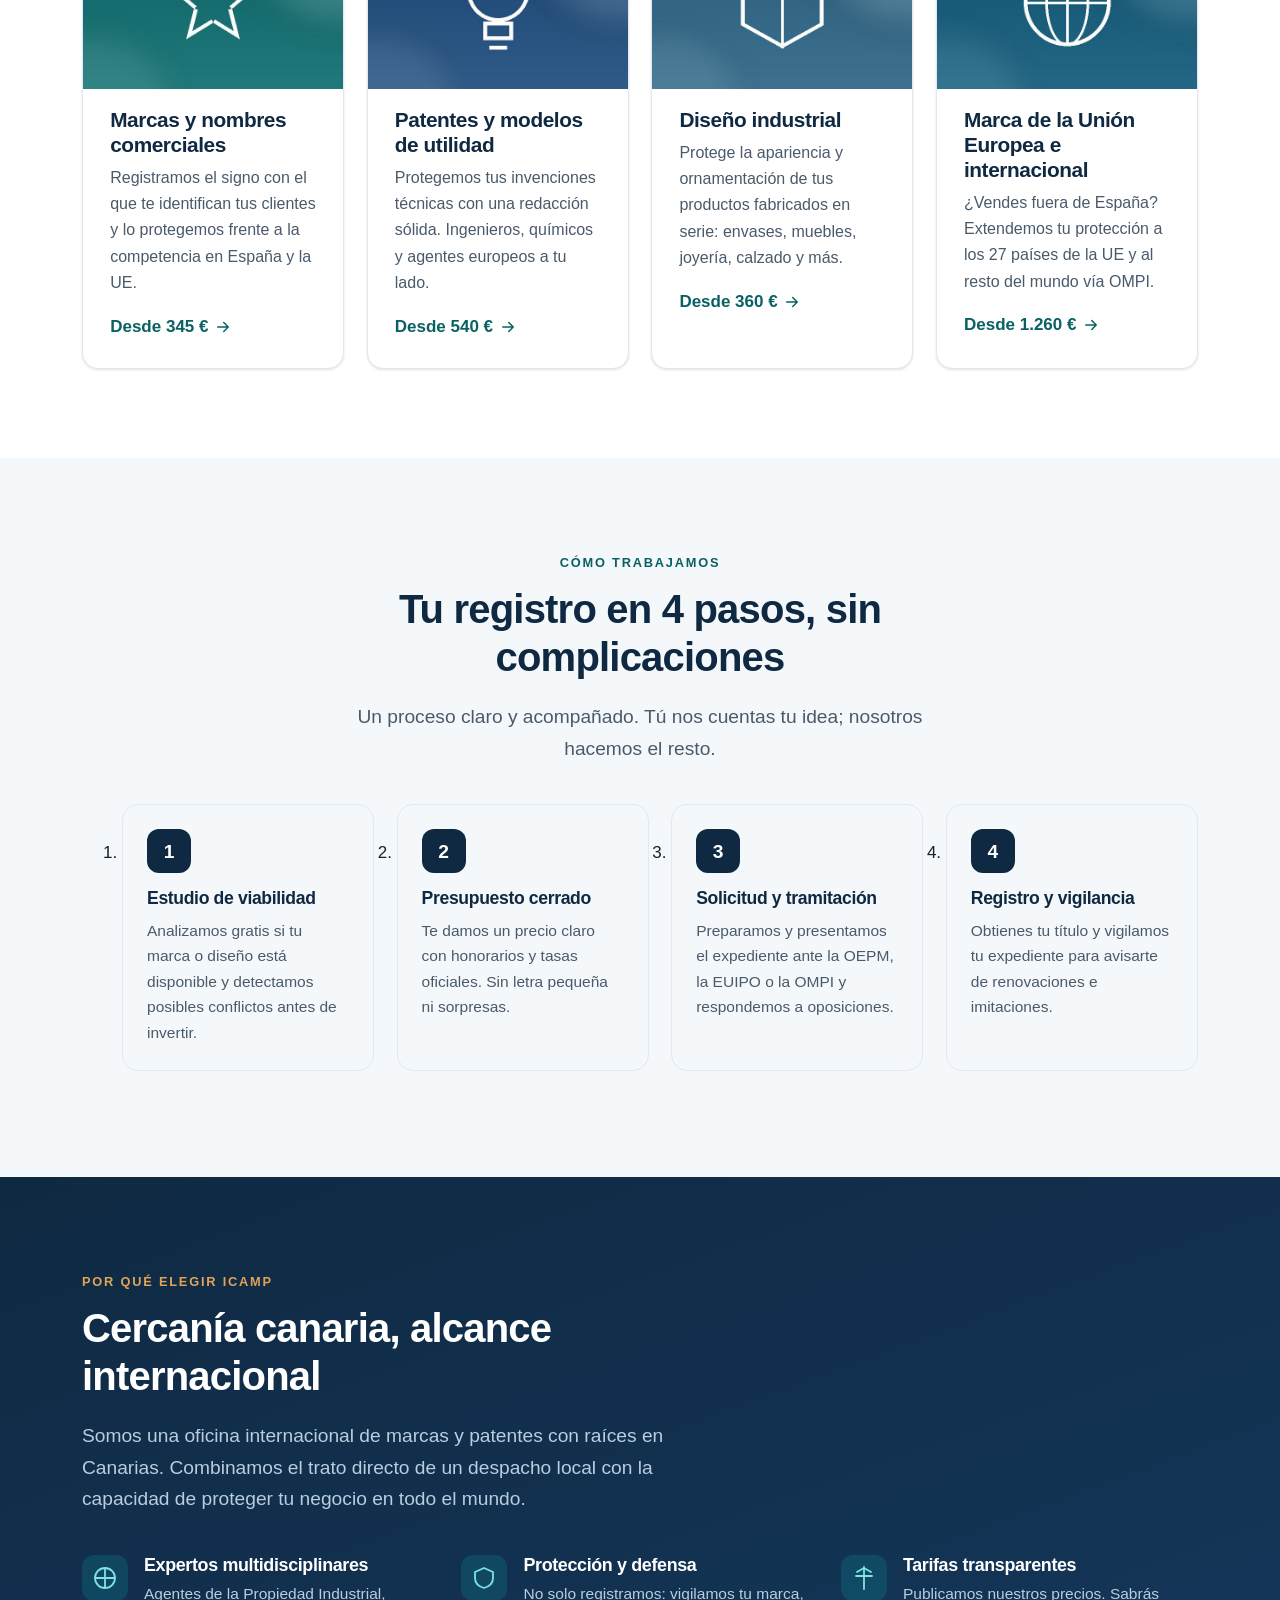
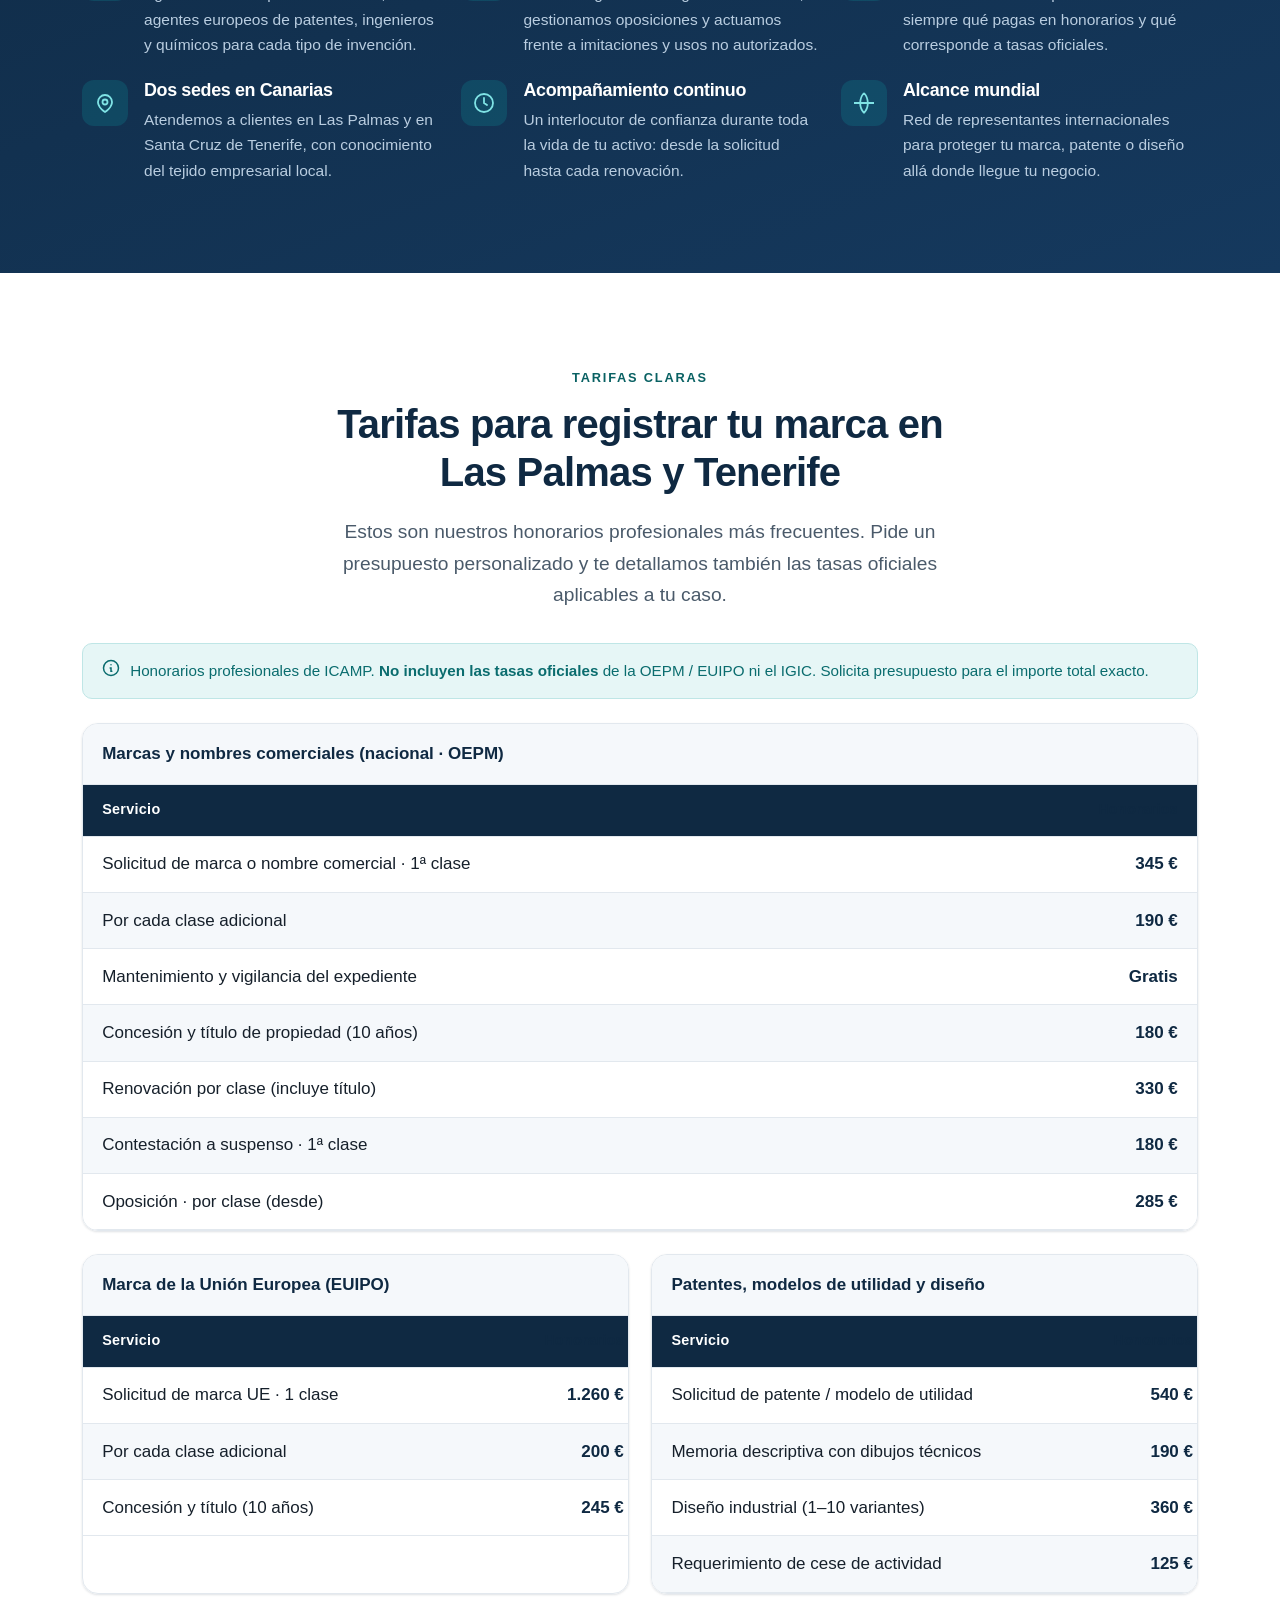
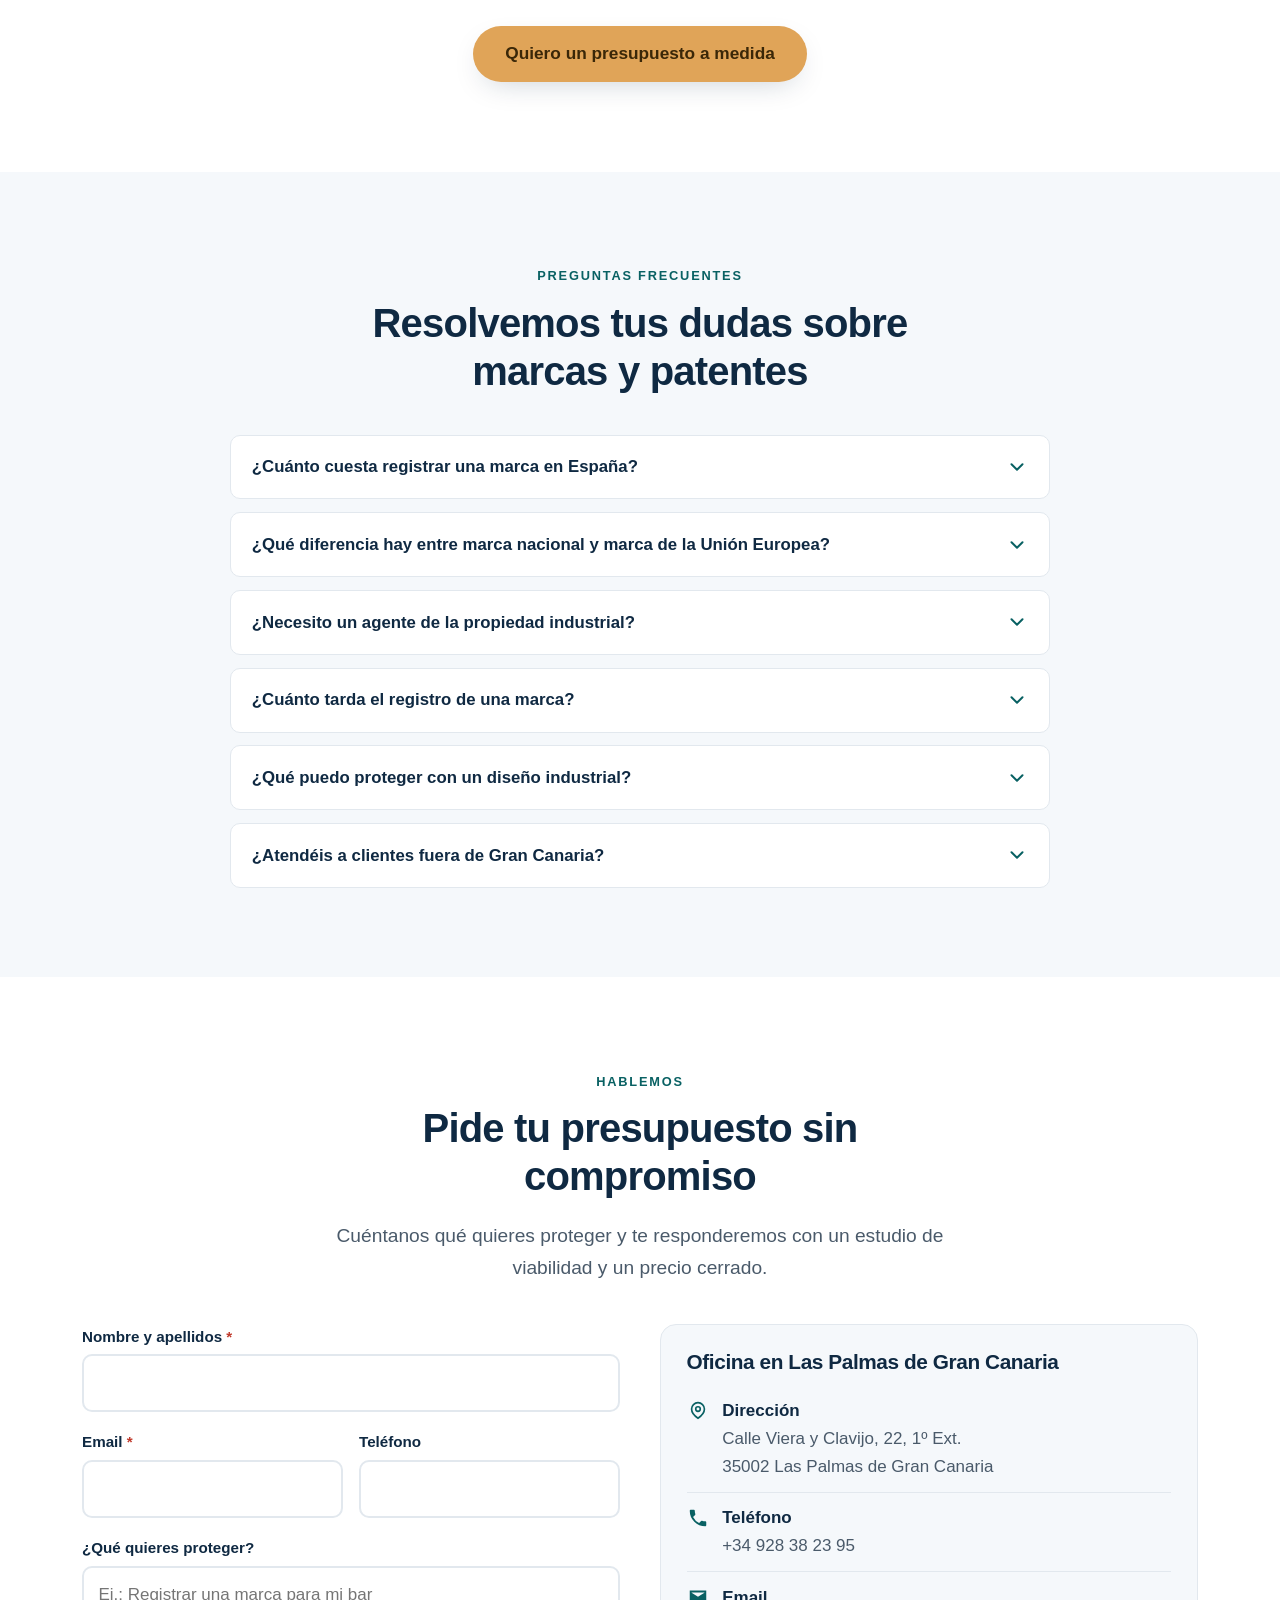
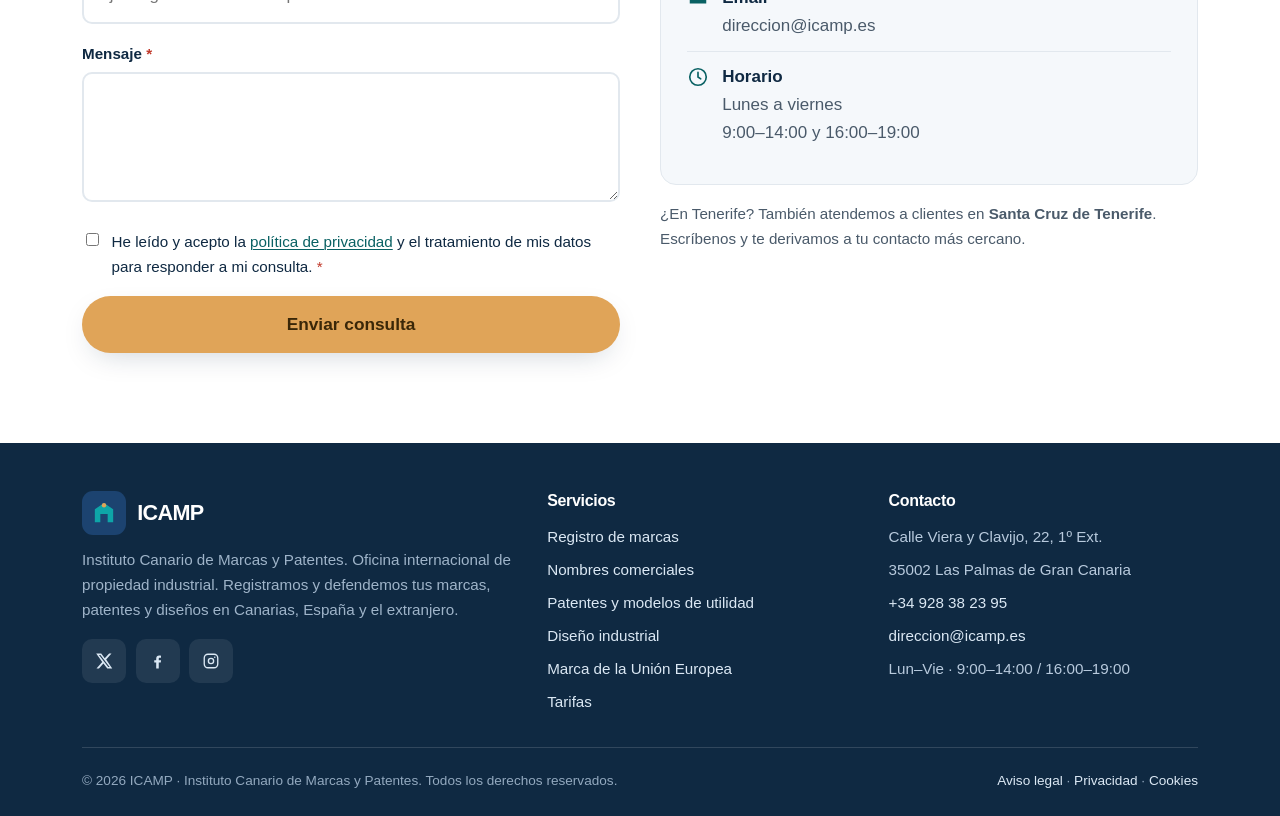
==== commit 1168a23c: "Logo Inventum Patente rediseñado y destacado en la franja de clientes" ====
--- a/index.html
+++ b/index.html
@@ -210,7 +210,7 @@
   <div class="wrap">
     <p>Marcas canarias que ya confían en nosotros</p>
     <div class="logos">
-      <img src="img/cli-inventum.png" width="170" height="60" loading="lazy" alt="Inventum Patentes">
+      <img class="logo-featured" src="img/cli-inventum.png" width="208" height="65" loading="lazy" alt="Inventum Patente">
       <img src="img/cli-macaronesian.png" width="170" height="60" loading="lazy" alt="Macaronesian Gin">
       <img src="img/cli-kn.png" width="170" height="60" loading="lazy" alt="KN Hoteles">
       <img src="img/cli-mojo.png" width="170" height="60" loading="lazy" alt="Mojo Surf">
--- a/styles.css
+++ b/styles.css
@@ -127,6 +127,7 @@
 .logos img{height:58px;width:auto;border-radius:12px;box-shadow:var(--shadow-sm);
   transition:transform .2s var(--ease),box-shadow .2s var(--ease)}
 .logos img:hover{transform:translateY(-3px);box-shadow:var(--shadow-md)}
+.logos img.logo-featured{height:66px;box-shadow:0 0 0 2px var(--gold),var(--shadow-md)}
 .hero-photo{width:100%;border-radius:var(--radius);box-shadow:var(--shadow-lg);display:block}
 .card-img{width:calc(100% + 3.4rem);max-width:none;aspect-ratio:3/2;object-fit:cover;display:block;
   margin:-1.7rem -1.7rem 1.2rem;border-radius:calc(var(--radius) - 2px) calc(var(--radius) - 2px) 0 0;
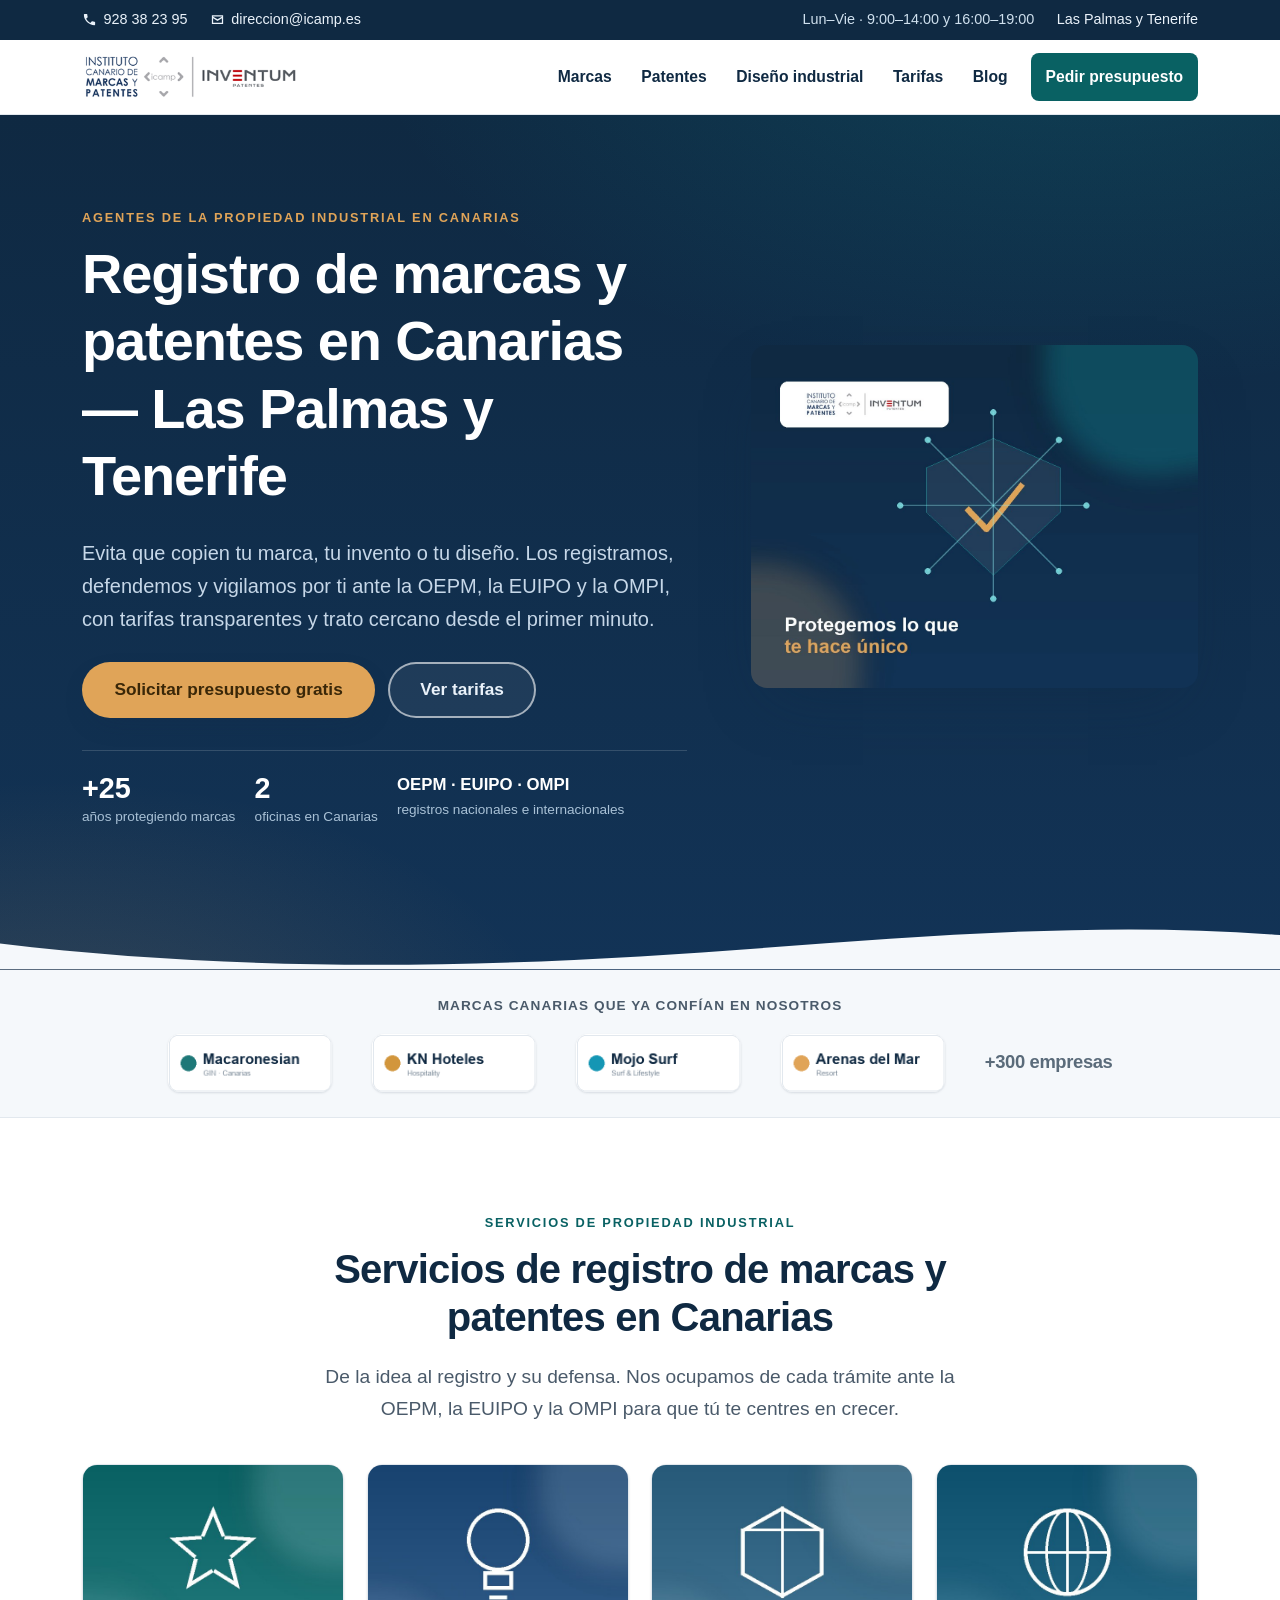
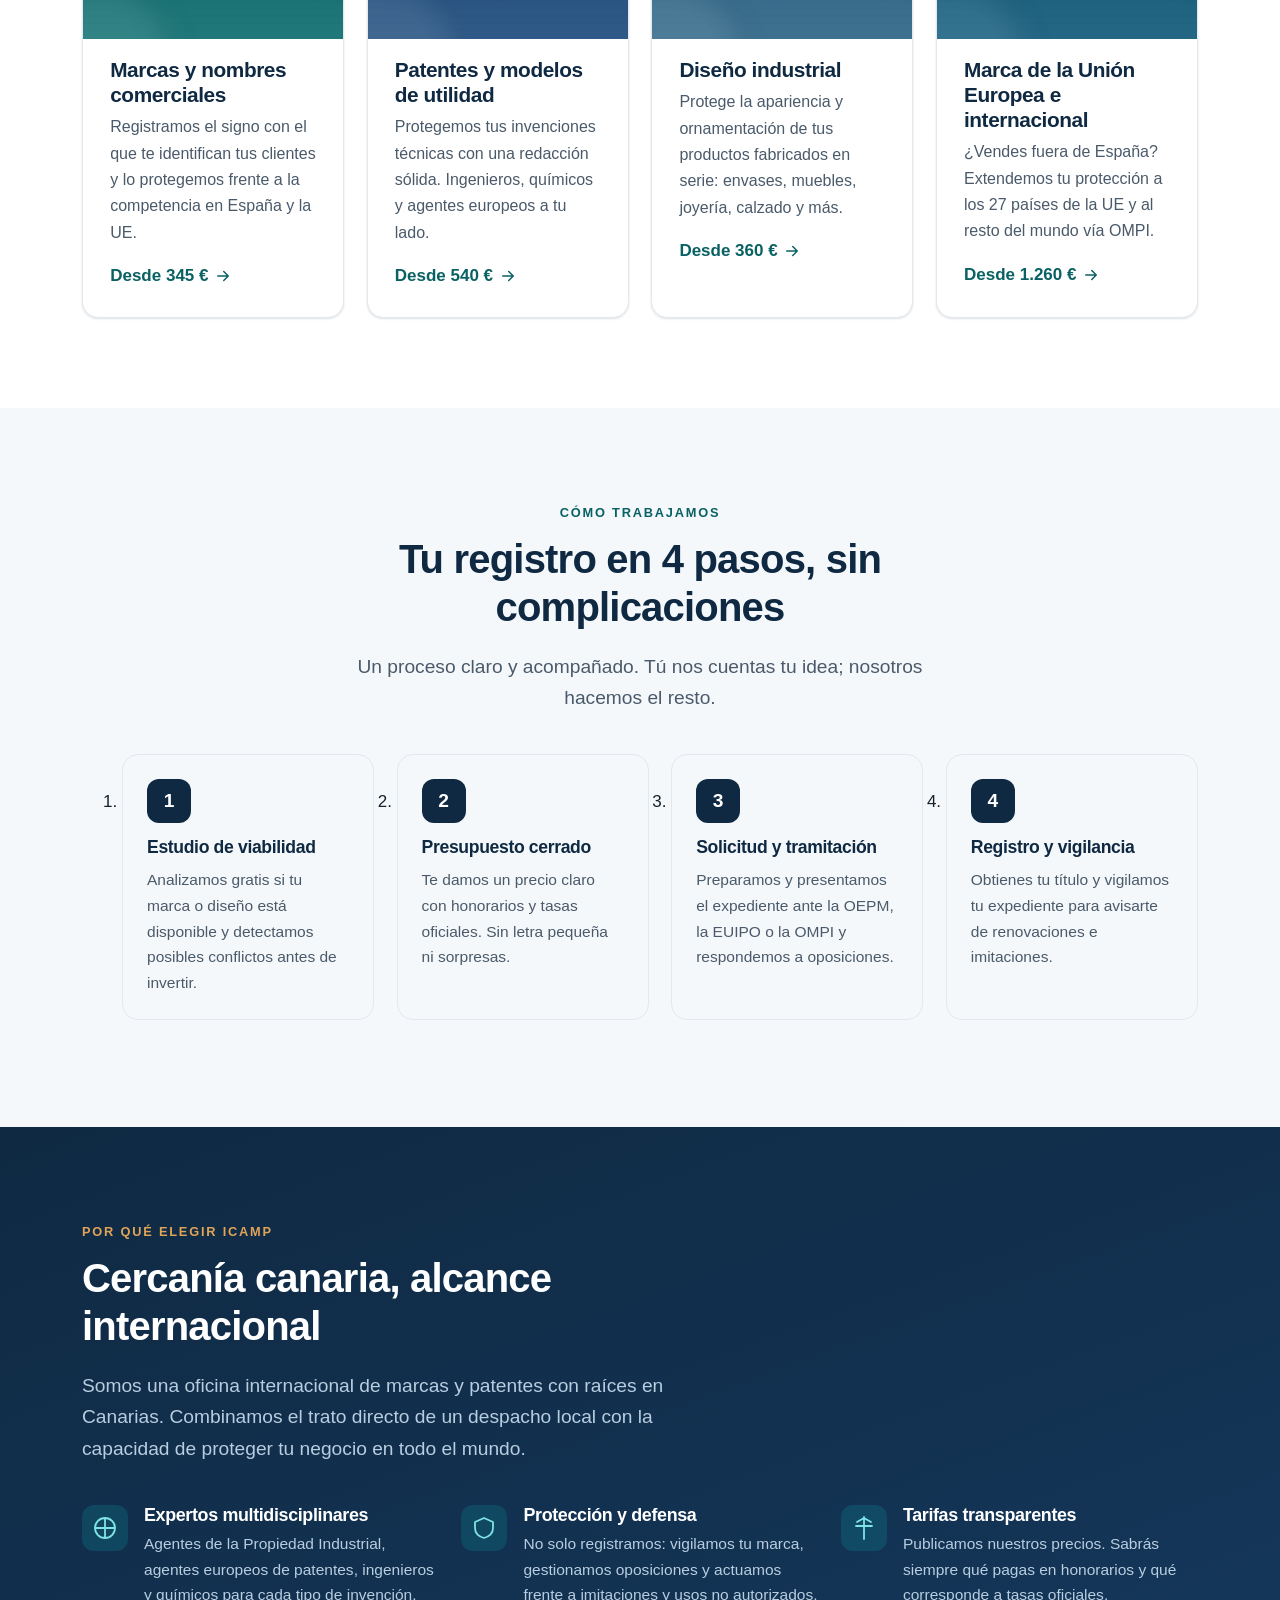
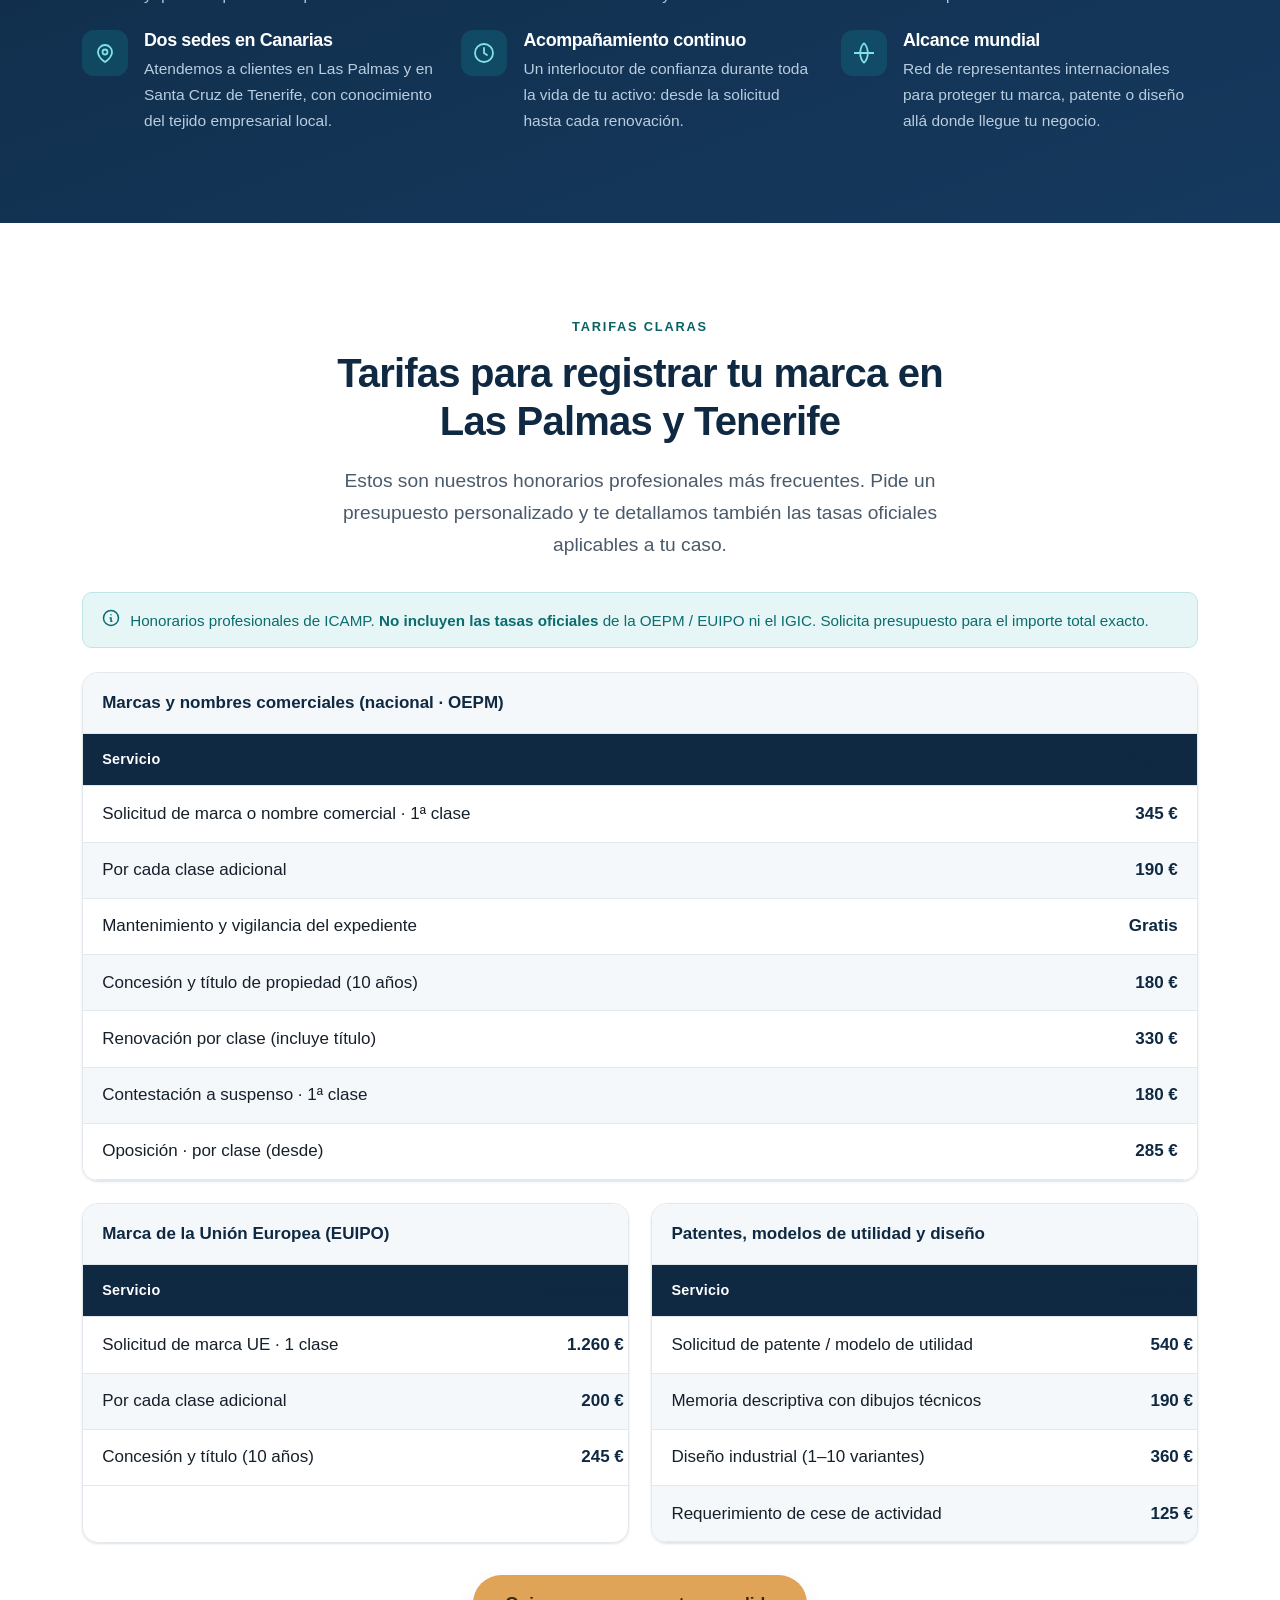
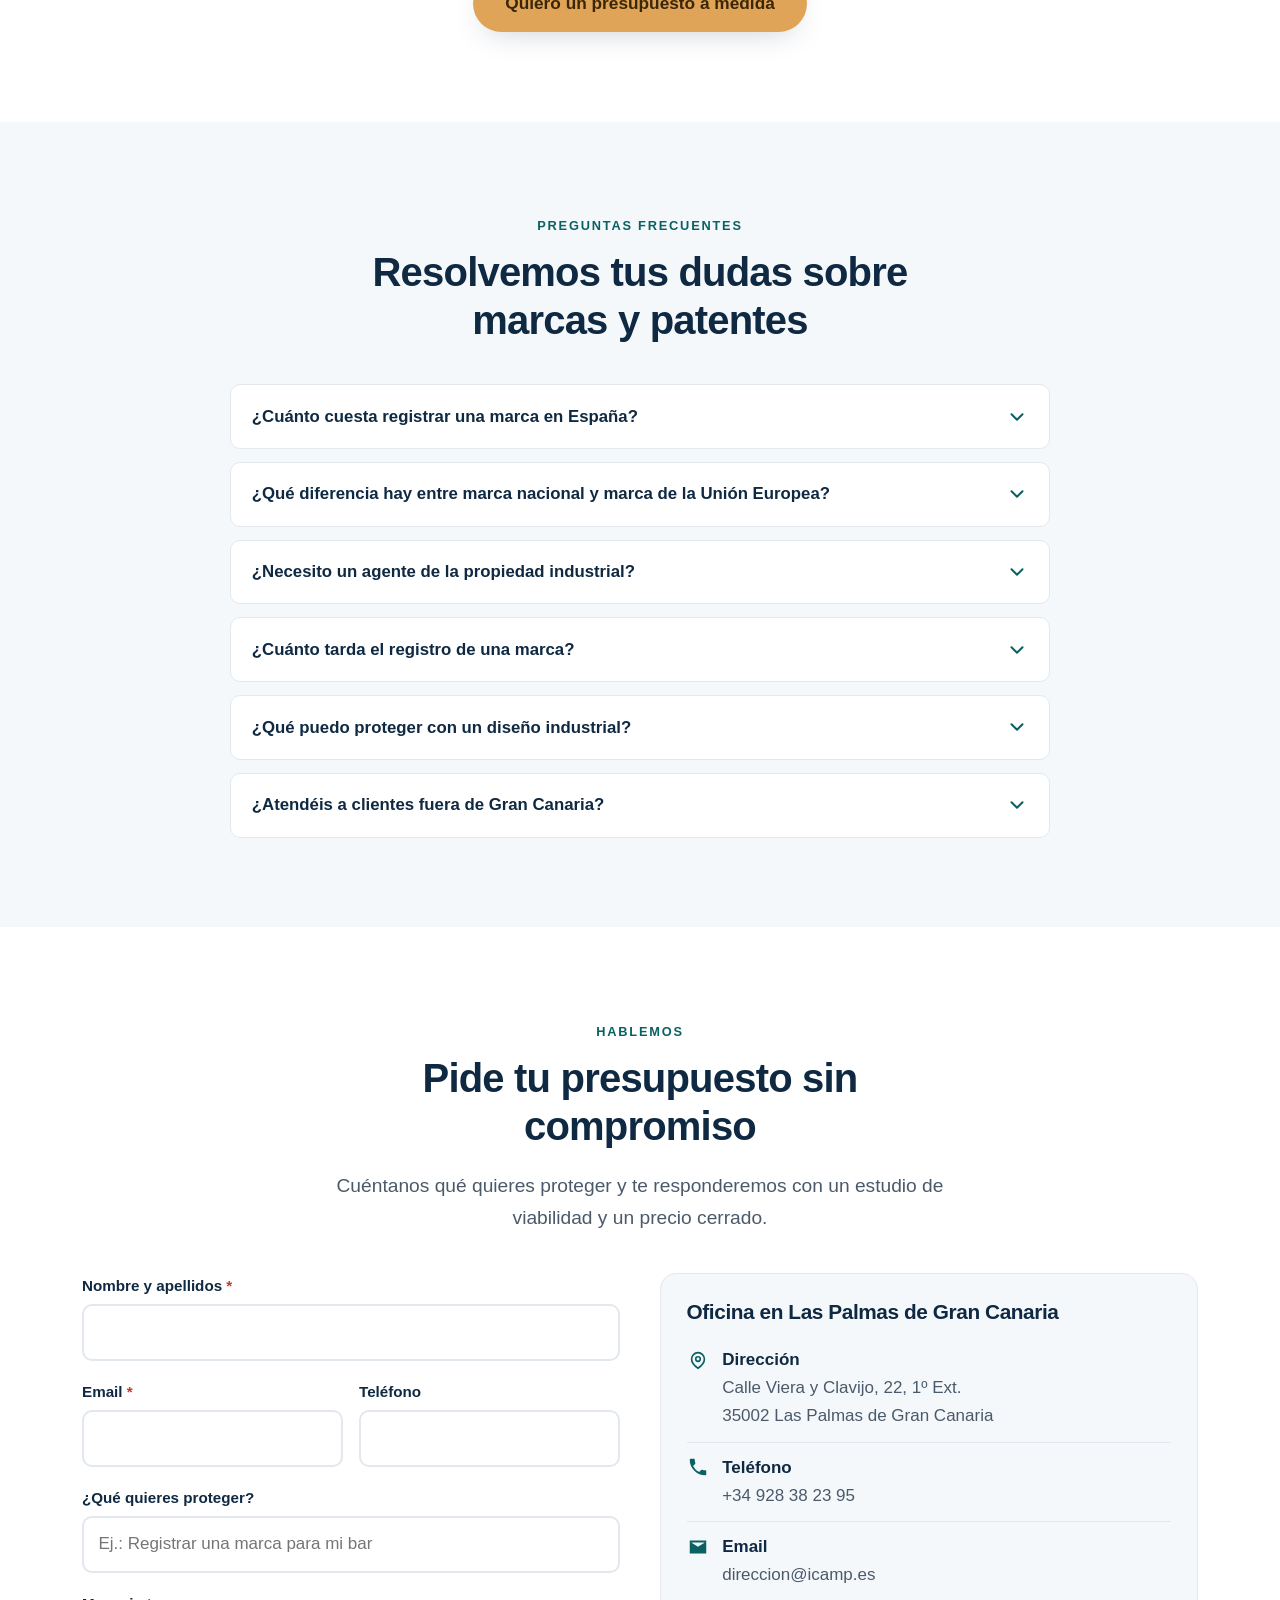
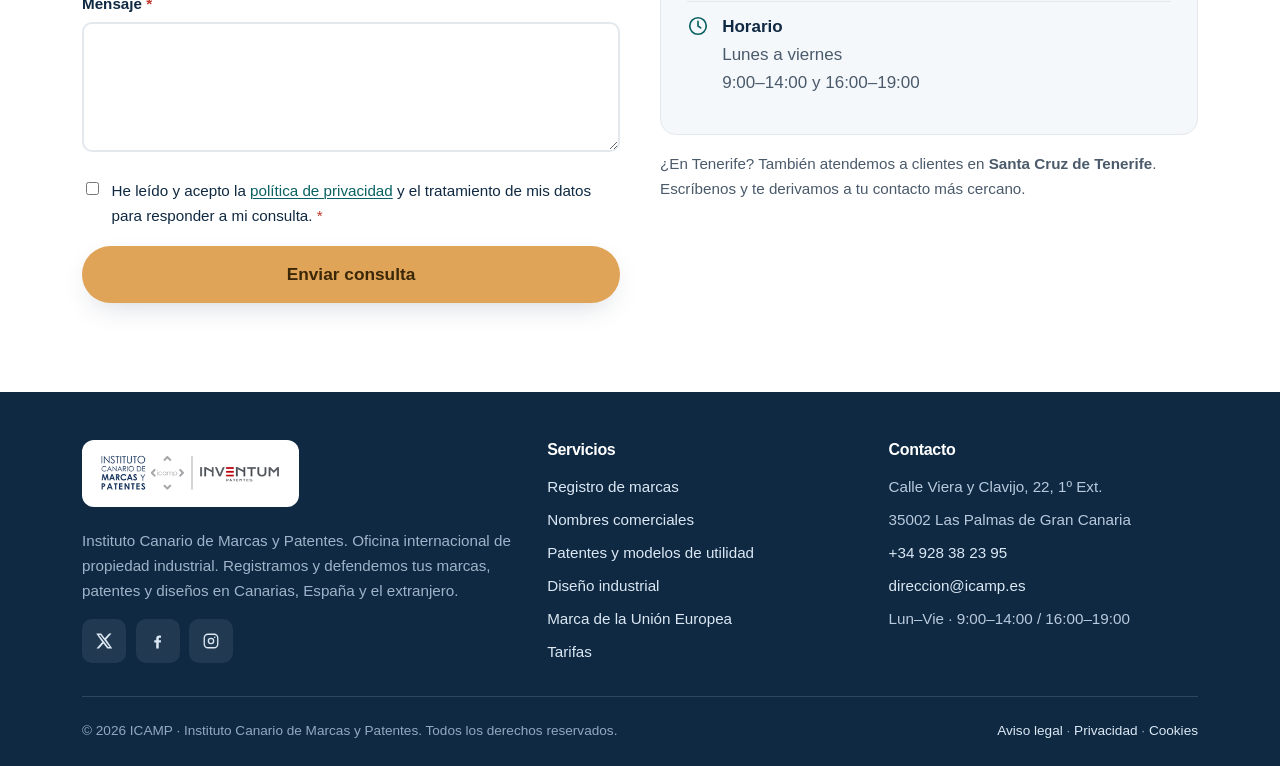
==== commit 2d338f9a: "Usa el logo oficial ICAMP·Inventum Patentes descargado del sitio original (header, footer, hero)" ====
--- a/index.html
+++ b/index.html
@@ -158,13 +158,8 @@
 <header class="site-header">
   <div class="wrap">
     <nav class="nav" aria-label="Principal">
-      <a class="brand" href="index.html" aria-label="ICAMP, inicio">
-        <svg class="mark" viewBox="0 0 48 48" aria-hidden="true">
-          <rect width="48" height="48" rx="12" fill="#0f2942"/>
-          <path d="M14 34V20l10-7 10 7v14h-6v-9h-8v9h-6z" fill="#0ea5a8"/>
-          <circle cx="24" cy="15.5" r="2.4" fill="#e0a458"/>
-        </svg>
-        <span class="bt">ICAMP<small>Marcas y Patentes · Canarias</small></span>
+      <a class="brand" href="index.html" aria-label="ICAMP · Inventum Patentes, inicio">
+        <img src="img/logo-icamp-inventum.png" alt="ICAMP · Instituto Canario de Marcas y Patentes · Inventum Patentes" width="340" height="81" style="height:52px;width:auto">
       </a>
       <button class="nav-toggle" aria-expanded="false" aria-controls="menu" aria-label="Abrir menú de navegación">
         <svg width="24" height="24" viewBox="0 0 24 24" fill="none" aria-hidden="true"><path d="M4 6h16M4 12h16M4 18h16" stroke="currentColor" stroke-width="2.2" stroke-linecap="round"/></svg>
@@ -210,8 +205,7 @@
   <div class="wrap">
     <p>Marcas canarias que ya confían en nosotros</p>
     <div class="logos">
-      <img class="logo-featured" src="img/cli-inventum.png" width="208" height="65" loading="lazy" alt="Inventum Patente">
-      <img src="img/cli-macaronesian.png" width="170" height="60" loading="lazy" alt="Macaronesian Gin">
+            <img src="img/cli-macaronesian.png" width="170" height="60" loading="lazy" alt="Macaronesian Gin">
       <img src="img/cli-kn.png" width="170" height="60" loading="lazy" alt="KN Hoteles">
       <img src="img/cli-mojo.png" width="170" height="60" loading="lazy" alt="Mojo Surf">
       <img src="img/cli-arenas.png" width="170" height="60" loading="lazy" alt="Arenas del Mar">
@@ -502,9 +496,8 @@
   <div class="wrap">
     <div class="footer-grid">
       <div>
-        <div class="brand" style="color:#fff;margin-bottom:.8rem">
-          <svg class="mark" viewBox="0 0 48 48" aria-hidden="true"><rect width="48" height="48" rx="12" fill="#1c4370"/><path d="M14 34V20l10-7 10 7v14h-6v-9h-8v9h-6z" fill="#0ea5a8"/><circle cx="24" cy="15.5" r="2.4" fill="#e0a458"/></svg>
-          <span class="bt" style="color:#fff">ICAMP</span>
+        <div style="background:#fff;border-radius:12px;padding:.7rem 1rem;display:inline-block;margin-bottom:.9rem">
+          <img src="img/logo-icamp-inventum.png" alt="ICAMP · Inventum Patentes" width="340" height="81" style="height:44px;width:auto;display:block">
         </div>
         <p style="color:#9fb4c9">Instituto Canario de Marcas y Patentes. Oficina internacional de propiedad industrial. Registramos y defendemos tus marcas, patentes y diseños en Canarias, España y el extranjero.</p>
         <div class="footer-social" aria-label="Redes sociales de ICAMP">
